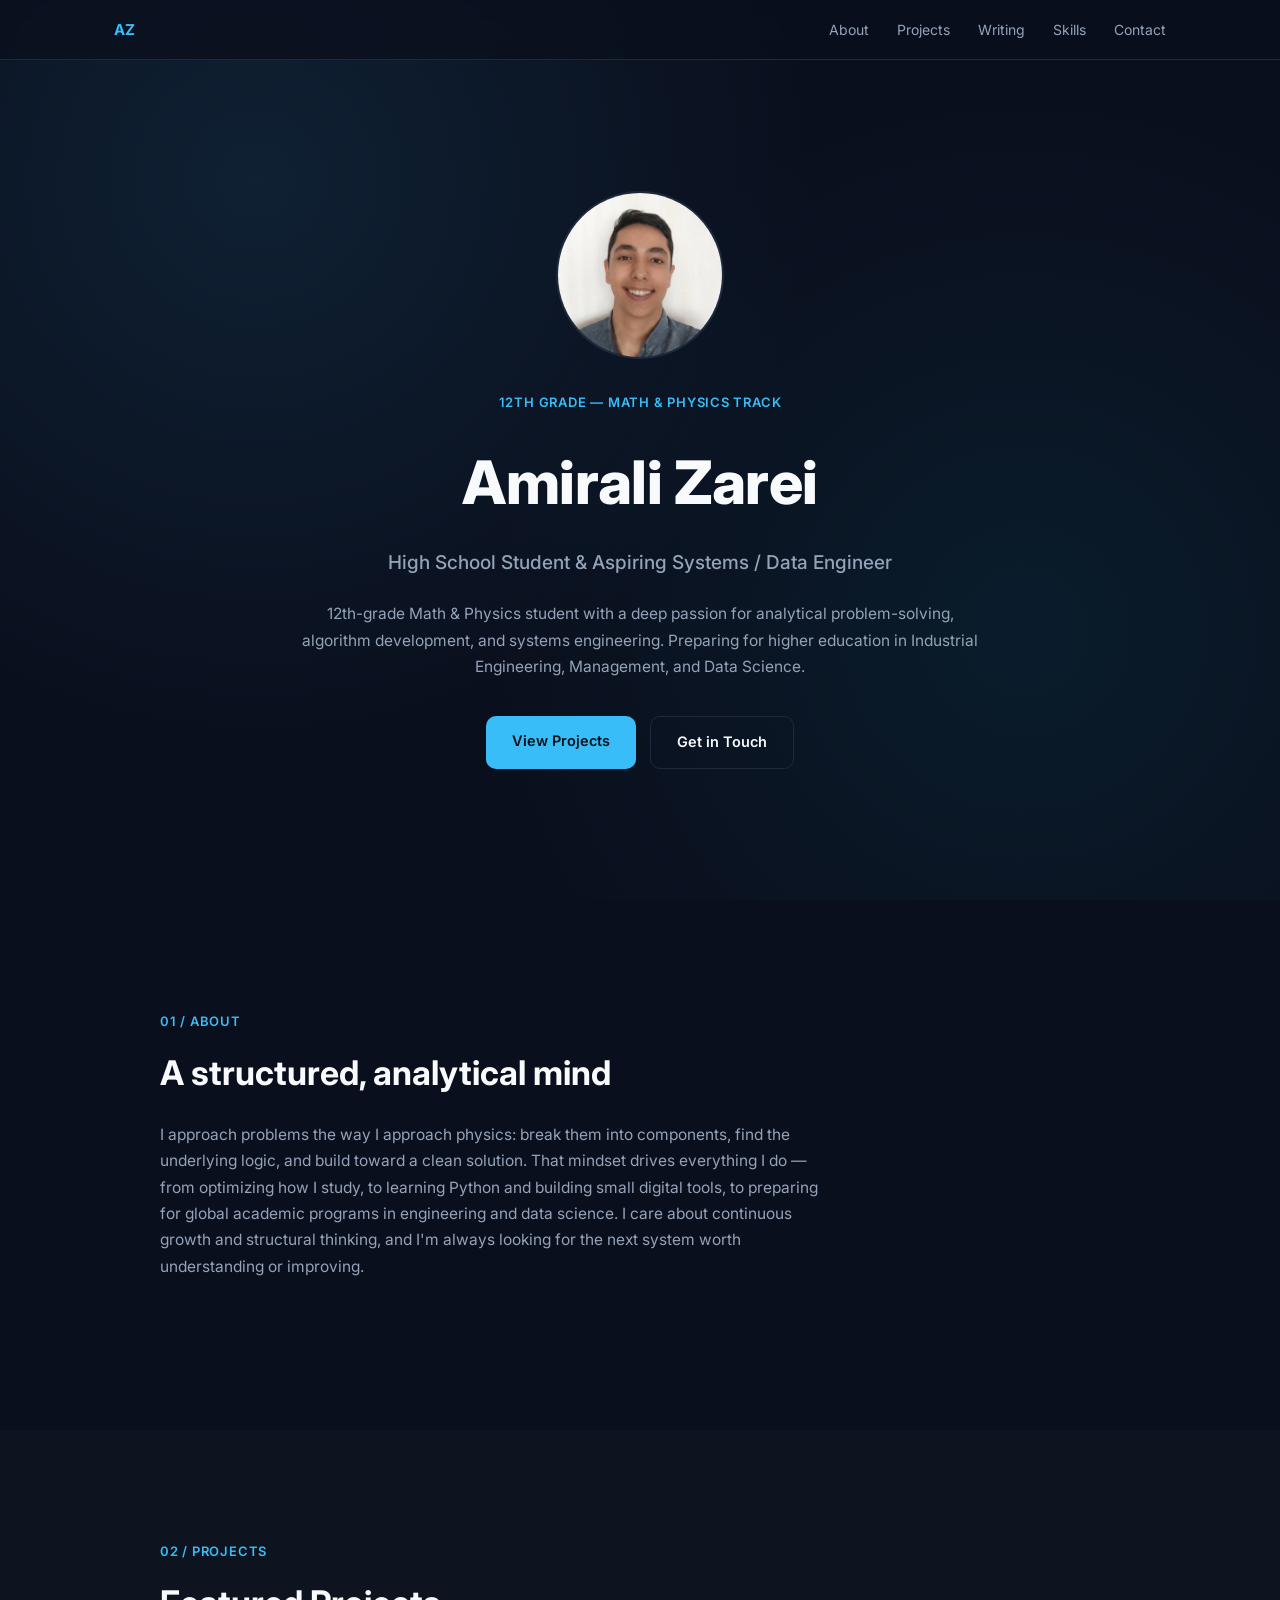
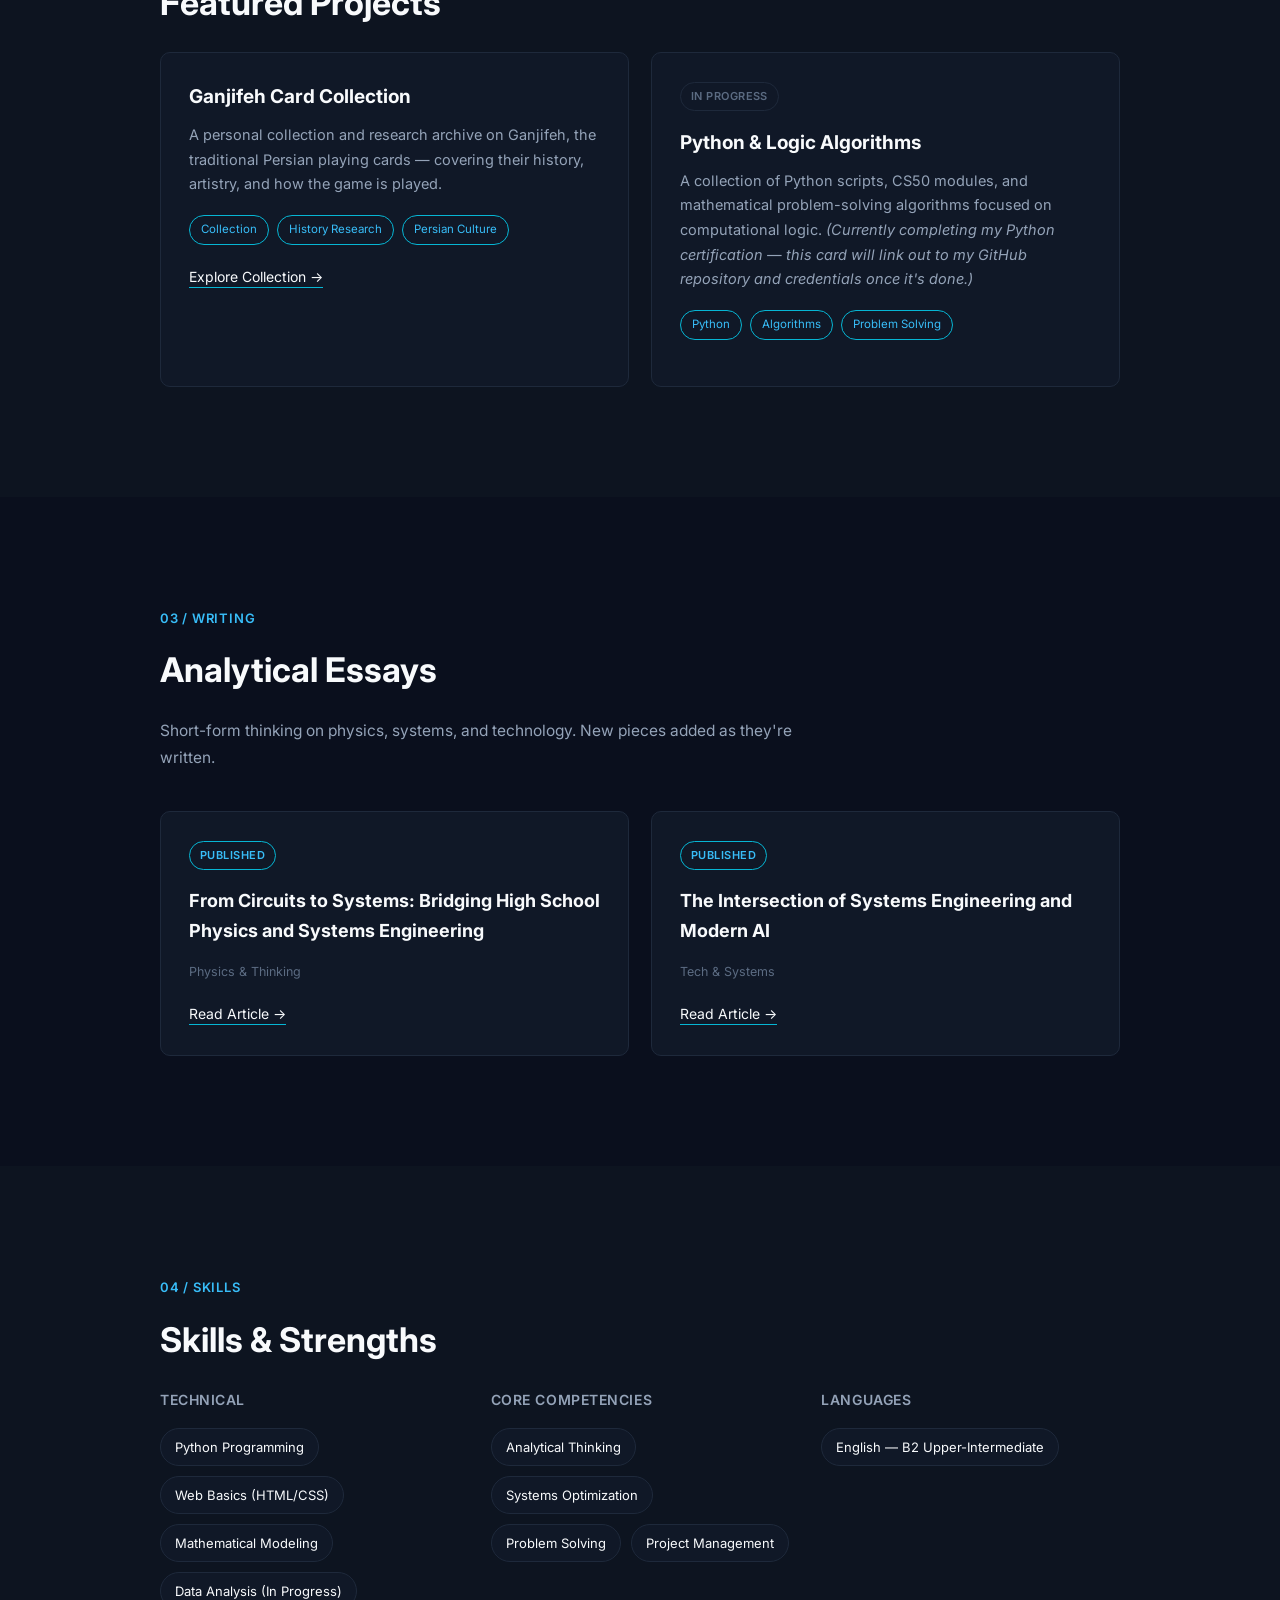
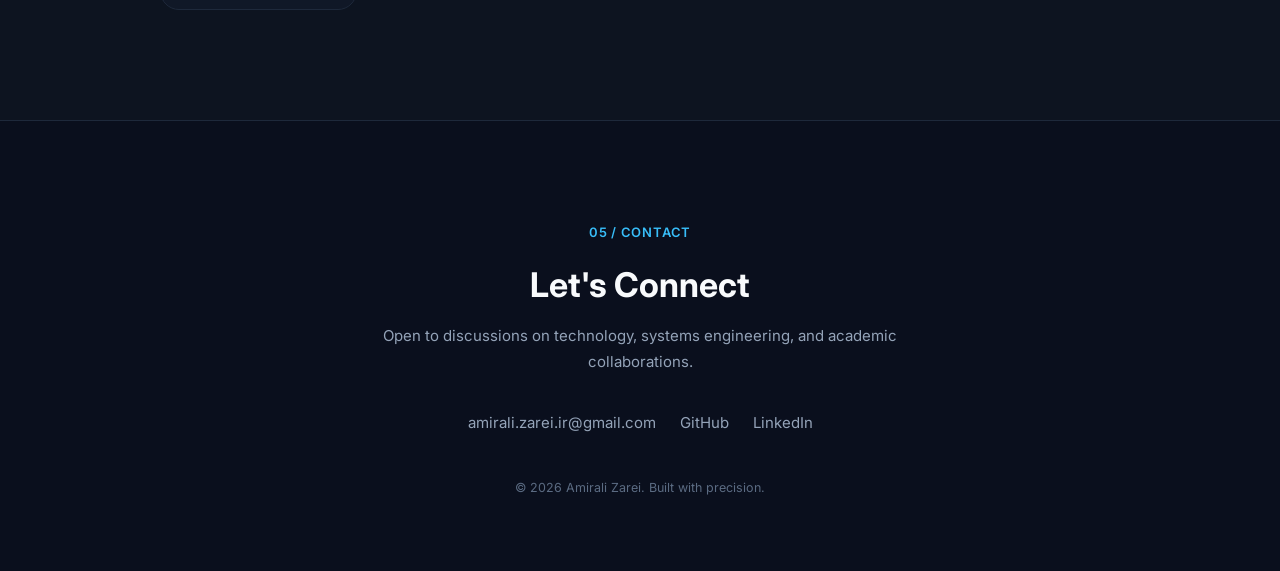
==== index.html @ 28893c97 "Add files via upload" ====
<!DOCTYPE html>
<html lang="en">
<head>
<meta charset="UTF-8">
<meta name="viewport" content="width=device-width, initial-scale=1.0">
<title>Amirali Zarei — Portfolio</title>
<meta name="description" content="Amirali Zarei — High School Student & Aspiring Systems / Data Engineer">
<link rel="preconnect" href="https://fonts.googleapis.com">
<link href="https://fonts.googleapis.com/css2?family=Inter:wght@400;500;600;700;800&display=swap" rel="stylesheet">
<style>
  :root{
    --bg: #0a0f1d;
    --bg-elevated: #0d1420;
    --bg-card: #101827;
    --line: #1e293b;

    --text: #f8fafc;
    --text-dim: #94a3b8;
    --text-faint: #5b6b82;

    --accent: #38bdf8;
    --accent-strong: #06b6d4;

    --font: 'Inter', system-ui, -apple-system, sans-serif;
    --radius: 10px;
  }

  *{ box-sizing: border-box; }
  html{ scroll-behavior: smooth; }

  body{
    margin: 0;
    background: var(--bg);
    color: var(--text);
    font-family: var(--font);
    line-height: 1.7;
    -webkit-font-smoothing: antialiased;
  }

  @media (prefers-reduced-motion: reduce){
    html{ scroll-behavior: auto; }
    *{ animation-duration: 0.01ms !important; transition-duration: 0.01ms !important; }
  }

  a{ color: inherit; text-decoration: none; }
  :focus-visible{ outline: 2px solid var(--accent); outline-offset: 3px; }
  ul{ margin:0; padding:0; list-style:none; }

  /* ===== NAV ===== */
  .nav{
    position: fixed; top:0; left:0; right:0; z-index: 50;
    background: rgba(10,15,29,0.75);
    backdrop-filter: blur(10px);
    border-bottom: 1px solid var(--line);
  }
  .nav-inner{
    max-width: 1100px; margin: 0 auto;
    padding: 16px 24px;
    display: flex; align-items: center; justify-content: space-between;
  }
  .nav-logo{ font-weight: 700; font-size: 15px; letter-spacing: 0.02em; color: var(--accent); }
  .nav-links{ display: flex; gap: 28px; }
  .nav-links a{ font-size: 14px; color: var(--text-dim); transition: color .2s ease; }
  .nav-links a:hover{ color: var(--text); }
  .nav-toggle{ display:none; background:none; border:none; color:var(--text); font-size:22px; cursor:pointer; }

  @media (max-width: 720px){
    .nav-links{
      position: absolute; top: 100%; left:0; right:0;
      background: var(--bg-elevated);
      flex-direction: column; gap: 0;
      border-bottom: 1px solid var(--line);
      max-height: 0; overflow: hidden;
      transition: max-height .3s ease;
    }
    .nav-links.open{ max-height: 320px; }
    .nav-links a{ padding: 14px 24px; border-top: 1px solid var(--line); }
    .nav-toggle{ display: block; }
  }

  /* ===== HERO ===== */
  .hero{
    min-height: 100svh;
    display: flex; align-items: center; justify-content: center;
    padding: 120px 24px 60px;
    position: relative;
    overflow: hidden;
  }
  .hero::before{
    content:"";
    position:absolute; inset:0;
    background:
      radial-gradient(circle at 20% 20%, rgba(56,189,248,0.10), transparent 45%),
      radial-gradient(circle at 80% 70%, rgba(6,182,212,0.08), transparent 45%);
    pointer-events:none;
  }
  .hero-inner{ position:relative; z-index:1; max-width: 680px; text-align:center; }

  /* ===== PHOTO + FORMULA HOVER ===== */
  .photo-wrap{
    position: relative;
    width: 168px; height: 168px;
    margin: 0 auto 32px;
  }
  .photo{
    width: 100%; height: 100%;
    border-radius: 50%;
    object-fit: cover;
    border: 2px solid var(--line);
    display: block;
    transition: border-color .3s ease, transform .3s ease;
  }
  .photo-wrap:hover .photo{
    border-color: var(--accent-strong);
    transform: scale(1.03);
  }
  .formula{
    position: absolute;
    font-size: 13px;
    font-weight: 600;
    color: var(--accent);
    opacity: 0;
    pointer-events: none;
    white-space: nowrap;
    transition: opacity .35s ease, transform .35s ease;
    text-shadow: 0 0 12px rgba(56,189,248,0.5);
  }
  .photo-wrap:hover .formula{ opacity: 1; }

  .f1{ top: -6%;  left: -34%; transition-delay: 0s; }
  .f2{ top: 14%;  right: -40%; transition-delay: .06s; }
  .f3{ bottom: 6%; left: -42%; transition-delay: .12s; }
  .f4{ bottom: -10%; right: -30%; transition-delay: .18s; }
  .f5{ top: 46%; left: -50%; transition-delay: .24s; }
  .f6{ top: 46%; right: -34%; transition-delay: .3s; }

  .photo-wrap:hover .f1{ transform: translateY(-8px); }
  .photo-wrap:hover .f2{ transform: translateY(-6px); }
  .photo-wrap:hover .f3{ transform: translateY(8px); }
  .photo-wrap:hover .f4{ transform: translateY(6px); }
  .photo-wrap:hover .f5{ transform: translateX(-6px); }
  .photo-wrap:hover .f6{ transform: translateX(6px); }

  @media (max-width: 480px){
    .formula{ display: none; }
  }
  .eyebrow{
    font-size: 13px; font-weight: 600; letter-spacing: 0.06em;
    color: var(--accent); text-transform: uppercase; margin: 0 0 18px;
  }
  .hero h1{
    font-size: clamp(36px, 6.5vw, 60px);
    font-weight: 800; margin: 0 0 14px; letter-spacing: -0.01em;
  }
  .hero .headline{ font-size: 19px; color: var(--text-dim); font-weight: 500; margin: 0 0 22px; }
  .hero .bio{ font-size: 15.5px; color: var(--text-dim); margin: 0 0 36px; }

  .btn{
    display: inline-block; padding: 13px 26px; border-radius: var(--radius);
    font-size: 14.5px; font-weight: 600; transition: transform .2s ease, background .2s ease, border-color .2s ease;
  }
  .btn-primary{ background: var(--accent); color: #04121a; }
  .btn-primary:hover{ transform: translateY(-2px); background: #5fd0fc; }
  .btn-ghost{ border: 1px solid var(--line); color: var(--text); }
  .btn-ghost:hover{ border-color: var(--accent-strong); transform: translateY(-2px); }
  .hero-cta{ display:flex; gap:14px; justify-content:center; flex-wrap:wrap; }

  /* ===== SECTIONS ===== */
  .section{ padding: 110px 24px; }
  .section-alt{ background: var(--bg-elevated); }
  .section-inner{ max-width: 960px; margin: 0 auto; }
  .section-label{ font-size: 13px; font-weight: 600; color: var(--accent); letter-spacing: 0.06em; text-transform: uppercase; margin: 0 0 12px; }
  .section-title{ font-size: clamp(26px, 4vw, 34px); font-weight: 700; margin: 0 0 20px; }
  .section-text{ color: var(--text-dim); font-size: 15.5px; max-width: 680px; margin: 0 0 40px; }

  /* ===== PROJECTS ===== */
  .grid-2{ display: grid; grid-template-columns: repeat(2, 1fr); gap: 22px; }
  @media (max-width: 720px){ .grid-2{ grid-template-columns: 1fr; } }

  .card{
    background: var(--bg-card); border: 1px solid var(--line); border-radius: var(--radius);
    padding: 28px; transition: border-color .25s ease, transform .25s ease;
  }
  .card:hover{ border-color: var(--accent-strong); transform: translateY(-3px); }
  .card h3{ font-size: 19px; margin: 0 0 10px; }
  .card p{ color: var(--text-dim); font-size: 14.5px; margin: 0 0 18px; }
  .tags{ display:flex; flex-wrap:wrap; gap:8px; margin-bottom: 18px; }
  .tag{ font-size: 11.5px; color: var(--accent); border: 1px solid var(--accent-strong); border-radius: 100px; padding: 4px 11px; }
  .card-link{ font-size: 14px; border-bottom: 1px solid var(--accent-strong); padding-bottom: 2px; transition: color .2s ease, border-color .2s ease; }
  .card-link:hover{ color: var(--accent); border-color: var(--accent); }

  /* ===== WRITING ===== */
  .writing-card{
    background: var(--bg-card); border: 1px solid var(--line); border-radius: var(--radius);
    padding: 28px; position: relative;
  }
  .status{
    font-size: 11px; font-weight: 600; letter-spacing: 0.04em; text-transform: uppercase;
    color: var(--text-faint); border: 1px solid var(--line); border-radius: 100px;
    padding: 4px 10px; display: inline-block; margin-bottom: 16px;
  }
  .status-published{ color: var(--accent); border-color: var(--accent-strong); }
  .writing-card h3{ font-size: 18px; margin: 0 0 10px; }
  .writing-tag{ font-size: 12.5px; color: var(--text-faint); }

  /* ===== SKILLS ===== */
  .skills-grid{ display:grid; grid-template-columns: repeat(3,1fr); gap: 32px; }
  @media (max-width: 820px){ .skills-grid{ grid-template-columns: 1fr; } }
  .skill-group h3{ font-size: 14px; color: var(--text-dim); font-weight: 600; margin: 0 0 16px; text-transform: uppercase; letter-spacing: .04em; }
  .chips{ display:flex; flex-wrap:wrap; gap:10px; }
  .chip{ font-size: 13px; background: var(--bg-card); border: 1px solid var(--line); border-radius: 100px; padding: 7px 14px; }

  /* ===== FOOTER ===== */
  .footer{ padding: 100px 24px 60px; text-align:center; border-top: 1px solid var(--line); }
  .footer-inner{ max-width: 600px; margin: 0 auto; }
  .footer .section-title{ margin-bottom: 10px; }
  .footer-subtitle{ color: var(--text-dim); font-size: 15px; margin: 0 0 36px; }
  .contact-links{ display:flex; justify-content:center; gap:24px; flex-wrap:wrap; margin-bottom: 40px; }
  .contact-links a{ font-size: 15px; color: var(--text-dim); border-bottom: 1px solid transparent; transition: color .2s ease, border-color .2s ease; }
  .contact-links a:hover{ color: var(--accent); border-color: var(--accent); }
  .footer-note{ font-size: 12.5px; color: var(--text-faint); }

  /* ===== REVEAL ===== */
  .reveal{ opacity:0; transform: translateY(18px); transition: opacity .7s ease, transform .7s ease; }
  .reveal.is-visible{ opacity:1; transform: translateY(0); }
</style>
</head>
<body>

<nav class="nav">
  <div class="nav-inner">
    <a href="#top" class="nav-logo">AZ</a>
    <button class="nav-toggle" id="navToggle" aria-label="Toggle menu">☰</button>
    <ul class="nav-links" id="navLinks">
      <li><a href="#about">About</a></li>
      <li><a href="#projects">Projects</a></li>
      <li><a href="#writing">Writing</a></li>
      <li><a href="#skills">Skills</a></li>
      <li><a href="#contact">Contact</a></li>
    </ul>
  </div>
</nav>

<header class="hero" id="top">
  <div class="hero-inner reveal">
    <div class="photo-wrap">
      <img class="photo" src="profile.jpg" alt="Amirali Zarei">
      <span class="formula f1">E = mc²</span>
      <span class="formula f2">F = ma</span>
      <span class="formula f3">v = u + at</span>
      <span class="formula f4">λ = h / p</span>
      <span class="formula f5">∮E·dA = Q/ε₀</span>
      <span class="formula f6">ψ(x,t)</span>
    </div>
    <p class="eyebrow">12th Grade — Math & Physics Track</p>
    <h1>Amirali Zarei</h1>
    <p class="headline">High School Student & Aspiring Systems / Data Engineer</p>
    <p class="bio">12th-grade Math &amp; Physics student with a deep passion for analytical problem-solving, algorithm development, and systems engineering. Preparing for higher education in Industrial Engineering, Management, and Data Science.</p>
    <div class="hero-cta">
      <a href="#projects" class="btn btn-primary">View Projects</a>
      <a href="mailto:amirali.zarei.ir@gmail.com" class="btn btn-ghost">Get in Touch</a>
    </div>
  </div>
</header>

<main>

  <section class="section" id="about">
    <div class="section-inner">
      <p class="section-label">01 / About</p>
      <h2 class="section-title">A structured, analytical mind</h2>
      <p class="section-text">
        I approach problems the way I approach physics: break them into components, find the underlying logic, and build toward a clean solution. That mindset drives everything I do — from optimizing how I study, to learning Python and building small digital tools, to preparing for global academic programs in engineering and data science. I care about continuous growth and structural thinking, and I'm always looking for the next system worth understanding or improving.
      </p>
    </div>
  </section>

  <section class="section section-alt" id="projects">
    <div class="section-inner">
      <p class="section-label">02 / Projects</p>
      <h2 class="section-title">Featured Projects</h2>

      <div class="grid-2">
        <article class="card reveal">
          <h3>Ganjifeh Card Collection</h3>
          <p>A personal collection and research archive on Ganjifeh, the traditional Persian playing cards — covering their history, artistry, and how the game is played.</p>
          <div class="tags">
            <span class="tag">Collection</span>
            <span class="tag">History Research</span>
            <span class="tag">Persian Culture</span>
          </div>
          <a href="https://amiralicollection.wordpress.com/" class="card-link" target="_blank" rel="noopener">Explore Collection →</a>
        </article>

        <article class="card reveal">
          <span class="status">In Progress</span>
          <h3>Python & Logic Algorithms</h3>
          <p>A collection of Python scripts, CS50 modules, and mathematical problem-solving algorithms focused on computational logic. <em>(Currently completing my Python certification — this card will link out to my GitHub repository and credentials once it's done.)</em></p>
          <div class="tags">
            <span class="tag">Python</span>
            <span class="tag">Algorithms</span>
            <span class="tag">Problem Solving</span>
          </div>
        </article>
      </div>
    </div>
  </section>

  <section class="section" id="writing">
    <div class="section-inner">
      <p class="section-label">03 / Writing</p>
      <h2 class="section-title">Analytical Essays</h2>
      <p class="section-text">Short-form thinking on physics, systems, and technology. New pieces added as they're written.</p>

      <div class="grid-2">
        <article class="writing-card reveal">
          <span class="status status-published">Published</span>
          <h3>From Circuits to Systems: Bridging High School Physics and Systems Engineering</h3>
          <span class="writing-tag">Physics &amp; Thinking</span>
          <div style="margin-top:16px;">
            <a href="essays/circuits-to-systems.html" class="card-link">Read Article →</a>
          </div>
        </article>

        <article class="writing-card reveal">
          <span class="status status-published">Published</span>
          <h3>The Intersection of Systems Engineering and Modern AI</h3>
          <span class="writing-tag">Tech &amp; Systems</span>
          <div style="margin-top:16px;">
            <a href="essays/ai-systems-intersection.html" class="card-link">Read Article →</a>
          </div>
        </article>
      </div>
    </div>
  </section>

  <section class="section section-alt" id="skills">
    <div class="section-inner">
      <p class="section-label">04 / Skills</p>
      <h2 class="section-title">Skills & Strengths</h2>

      <div class="skills-grid">
        <div class="skill-group reveal">
          <h3>Technical</h3>
          <div class="chips">
            <span class="chip">Python Programming</span>
            <span class="chip">Web Basics (HTML/CSS)</span>
            <span class="chip">Mathematical Modeling</span>
            <span class="chip">Data Analysis (In Progress)</span>
          </div>
        </div>
        <div class="skill-group reveal">
          <h3>Core Competencies</h3>
          <div class="chips">
            <span class="chip">Analytical Thinking</span>
            <span class="chip">Systems Optimization</span>
            <span class="chip">Problem Solving</span>
            <span class="chip">Project Management</span>
          </div>
        </div>
        <div class="skill-group reveal">
          <h3>Languages</h3>
          <div class="chips">
            <span class="chip">English — B2 Upper-Intermediate</span>
          </div>
        </div>
      </div>
    </div>
  </section>

</main>

<footer class="footer" id="contact">
  <div class="footer-inner reveal">
    <p class="section-label">05 / Contact</p>
    <h2 class="section-title">Let's Connect</h2>
    <p class="footer-subtitle">Open to discussions on technology, systems engineering, and academic collaborations.</p>
    <div class="contact-links">
      <a href="mailto:amirali.zarei.ir@gmail.com">amirali.zarei.ir@gmail.com</a>
      <a href="https://github.com/amiralizarei88" target="_blank" rel="noopener">GitHub</a>
      <a href="#" target="_blank" rel="noopener">LinkedIn</a>
    </div>
    <p class="footer-note">© 2026 Amirali Zarei. Built with precision.</p>
  </div>
</footer>

<script>
  // mobile nav toggle
  const navToggle = document.getElementById('navToggle');
  const navLinks = document.getElementById('navLinks');
  navToggle.addEventListener('click', () => navLinks.classList.toggle('open'));
  navLinks.querySelectorAll('a').forEach(a => a.addEventListener('click', () => navLinks.classList.remove('open')));

  // scroll reveal
  const revealEls = document.querySelectorAll('.reveal');
  if ('IntersectionObserver' in window) {
    const observer = new IntersectionObserver((entries) => {
      entries.forEach((entry) => {
        if (entry.isIntersecting) {
          entry.target.classList.add('is-visible');
          observer.unobserve(entry.target);
        }
      });
    }, { threshold: 0.15, rootMargin: '0px 0px -40px 0px' });
    revealEls.forEach((el) => observer.observe(el));
  } else {
    revealEls.forEach((el) => el.classList.add('is-visible'));
  }
</script>
</body>
</html>
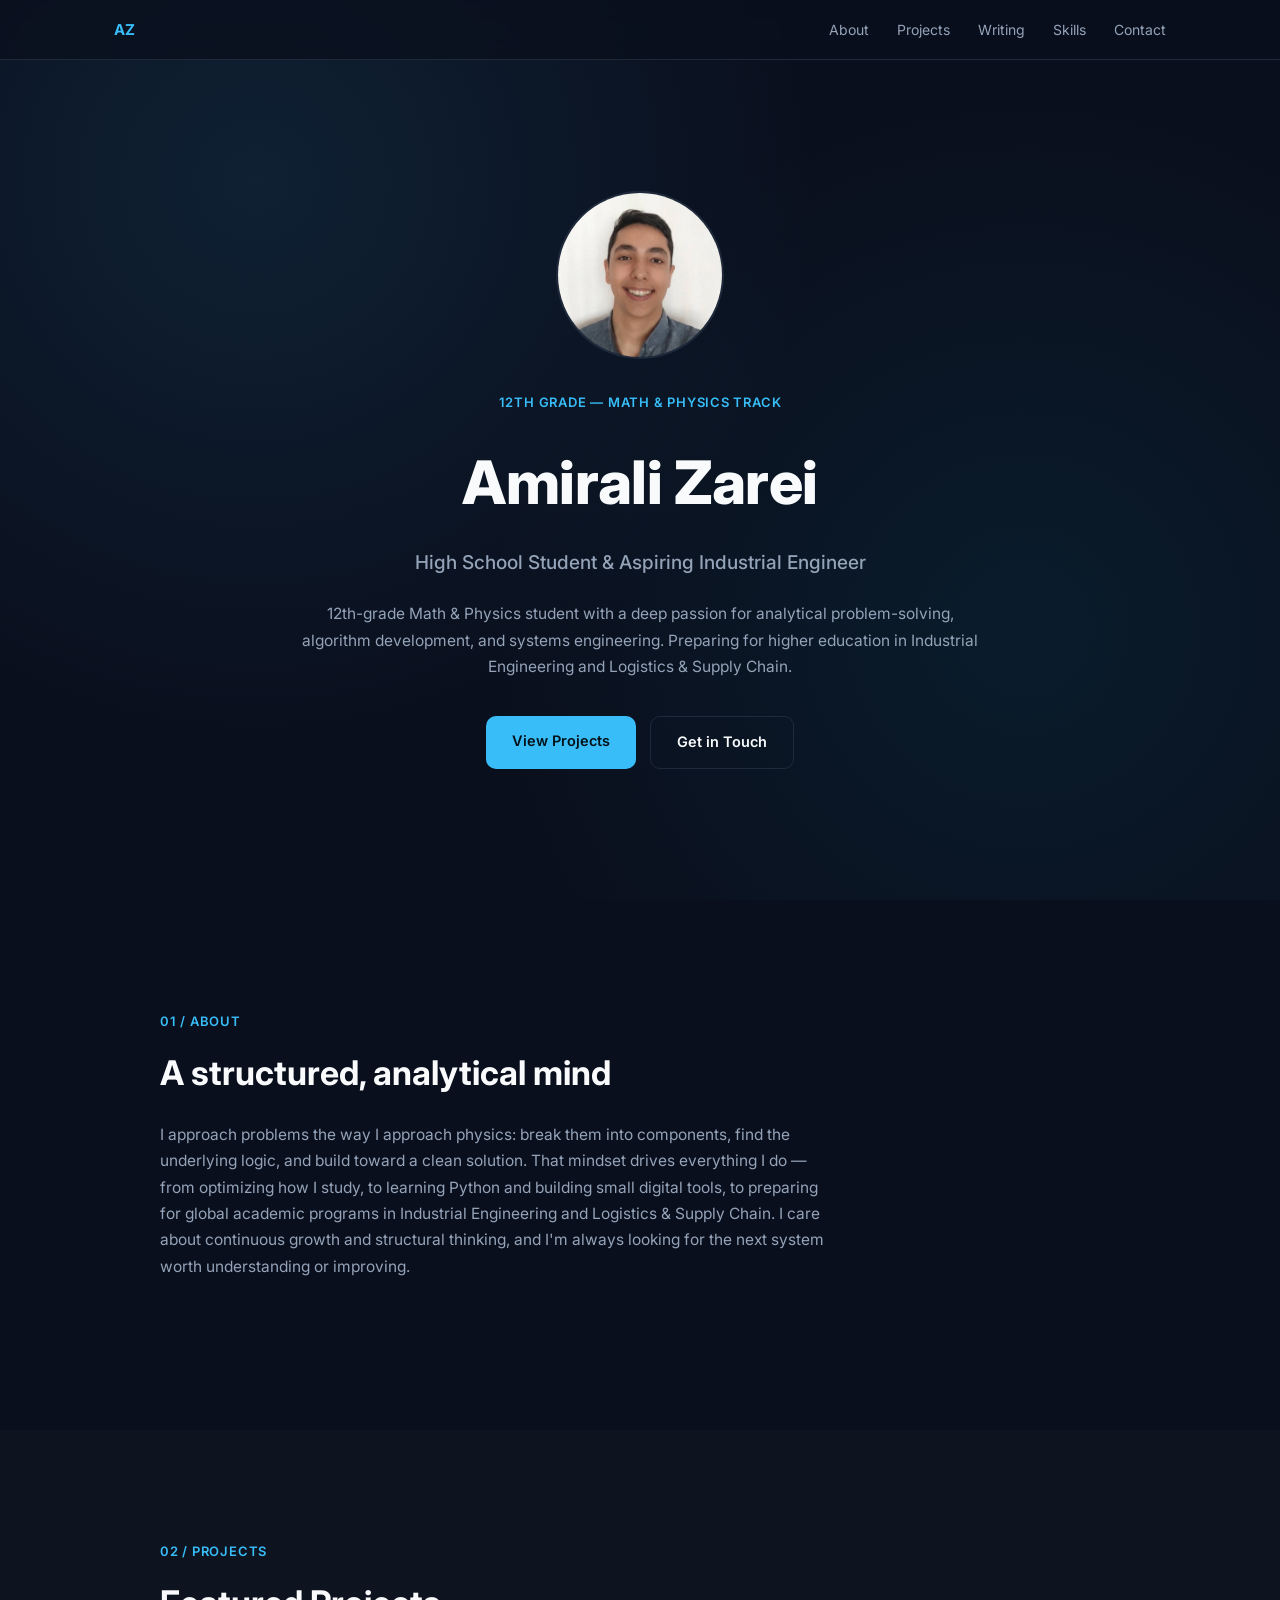
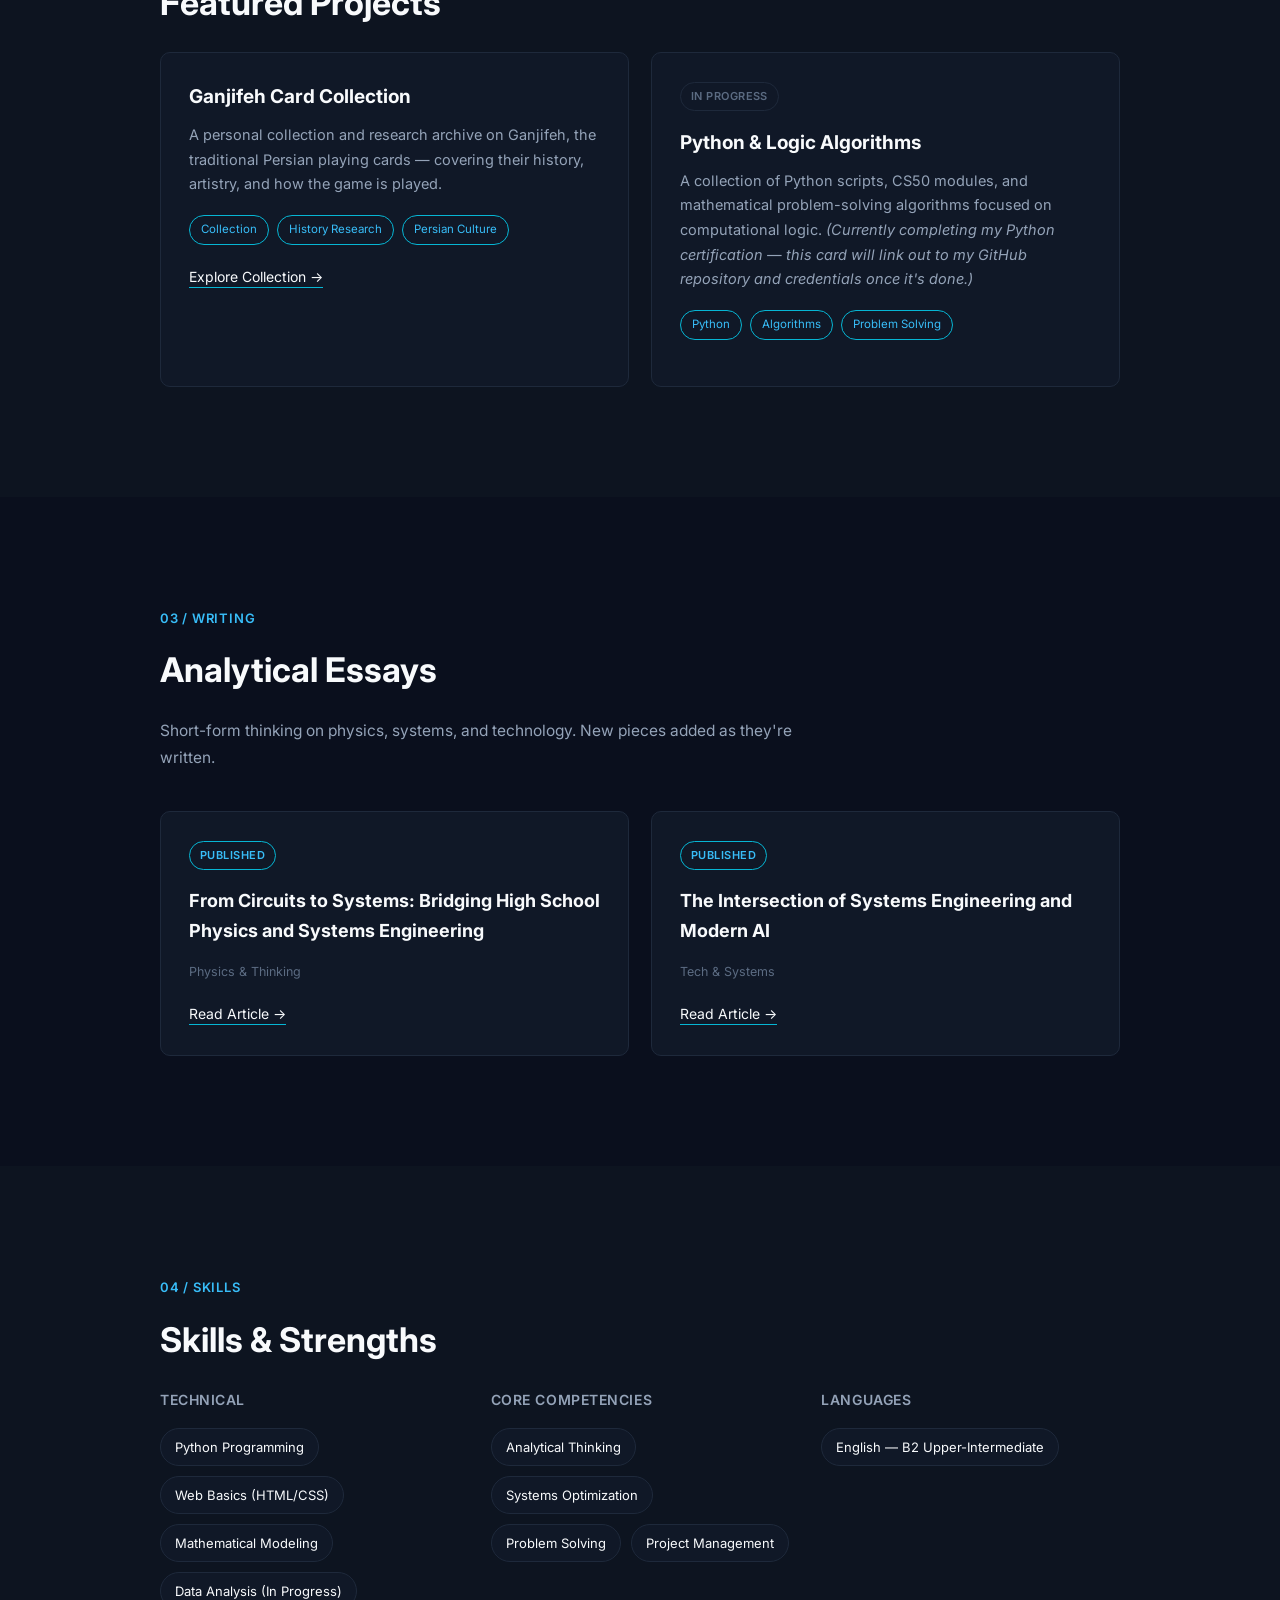
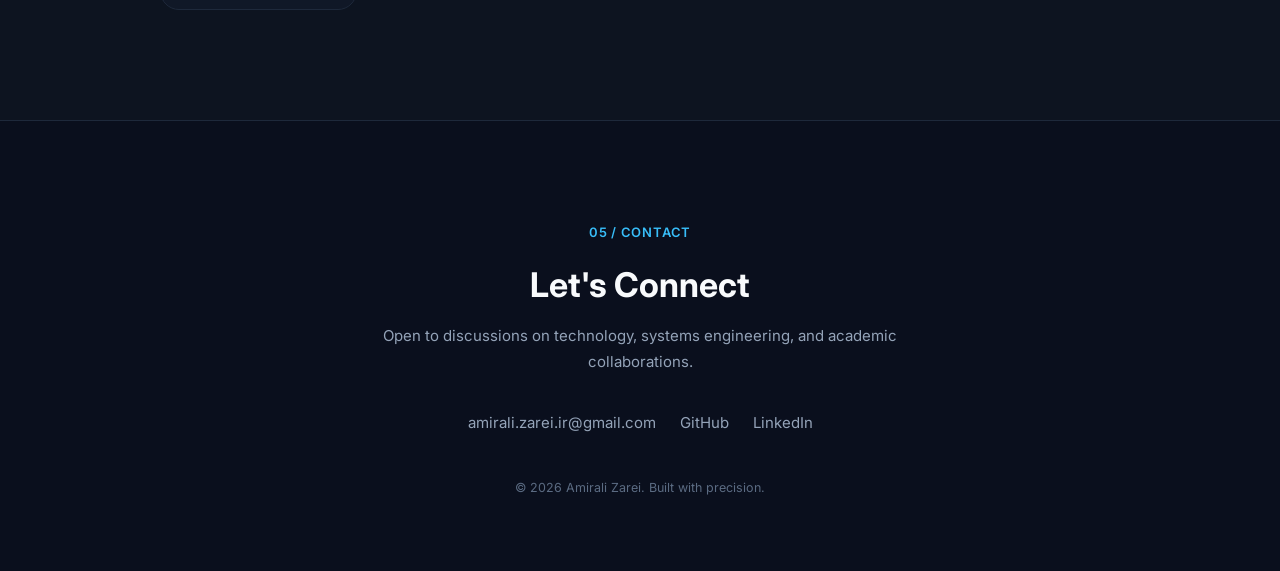
==== commit f759f875: "Add files via upload" ====
--- a/index.html
+++ b/index.html
@@ -4,7 +4,7 @@
 <meta charset="UTF-8">
 <meta name="viewport" content="width=device-width, initial-scale=1.0">
 <title>Amirali Zarei — Portfolio</title>
-<meta name="description" content="Amirali Zarei — High School Student & Aspiring Systems / Data Engineer">
+<meta name="description" content="Amirali Zarei — High School Student & Aspiring Industrial Engineer">
 <link rel="preconnect" href="https://fonts.googleapis.com">
 <link href="https://fonts.googleapis.com/css2?family=Inter:wght@400;500;600;700;800&display=swap" rel="stylesheet">
 <style>
@@ -254,8 +254,8 @@
     </div>
     <p class="eyebrow">12th Grade — Math & Physics Track</p>
     <h1>Amirali Zarei</h1>
-    <p class="headline">High School Student & Aspiring Systems / Data Engineer</p>
-    <p class="bio">12th-grade Math &amp; Physics student with a deep passion for analytical problem-solving, algorithm development, and systems engineering. Preparing for higher education in Industrial Engineering, Management, and Data Science.</p>
+    <p class="headline">High School Student & Aspiring Industrial Engineer</p>
+    <p class="bio">12th-grade Math &amp; Physics student with a deep passion for analytical problem-solving, algorithm development, and systems engineering. Preparing for higher education in Industrial Engineering and Logistics &amp; Supply Chain.</p>
     <div class="hero-cta">
       <a href="#projects" class="btn btn-primary">View Projects</a>
       <a href="mailto:amirali.zarei.ir@gmail.com" class="btn btn-ghost">Get in Touch</a>
@@ -270,7 +270,7 @@
       <p class="section-label">01 / About</p>
       <h2 class="section-title">A structured, analytical mind</h2>
       <p class="section-text">
-        I approach problems the way I approach physics: break them into components, find the underlying logic, and build toward a clean solution. That mindset drives everything I do — from optimizing how I study, to learning Python and building small digital tools, to preparing for global academic programs in engineering and data science. I care about continuous growth and structural thinking, and I'm always looking for the next system worth understanding or improving.
+        I approach problems the way I approach physics: break them into components, find the underlying logic, and build toward a clean solution. That mindset drives everything I do — from optimizing how I study, to learning Python and building small digital tools, to preparing for global academic programs in Industrial Engineering and Logistics &amp; Supply Chain. I care about continuous growth and structural thinking, and I'm always looking for the next system worth understanding or improving.
       </p>
     </div>
   </section>
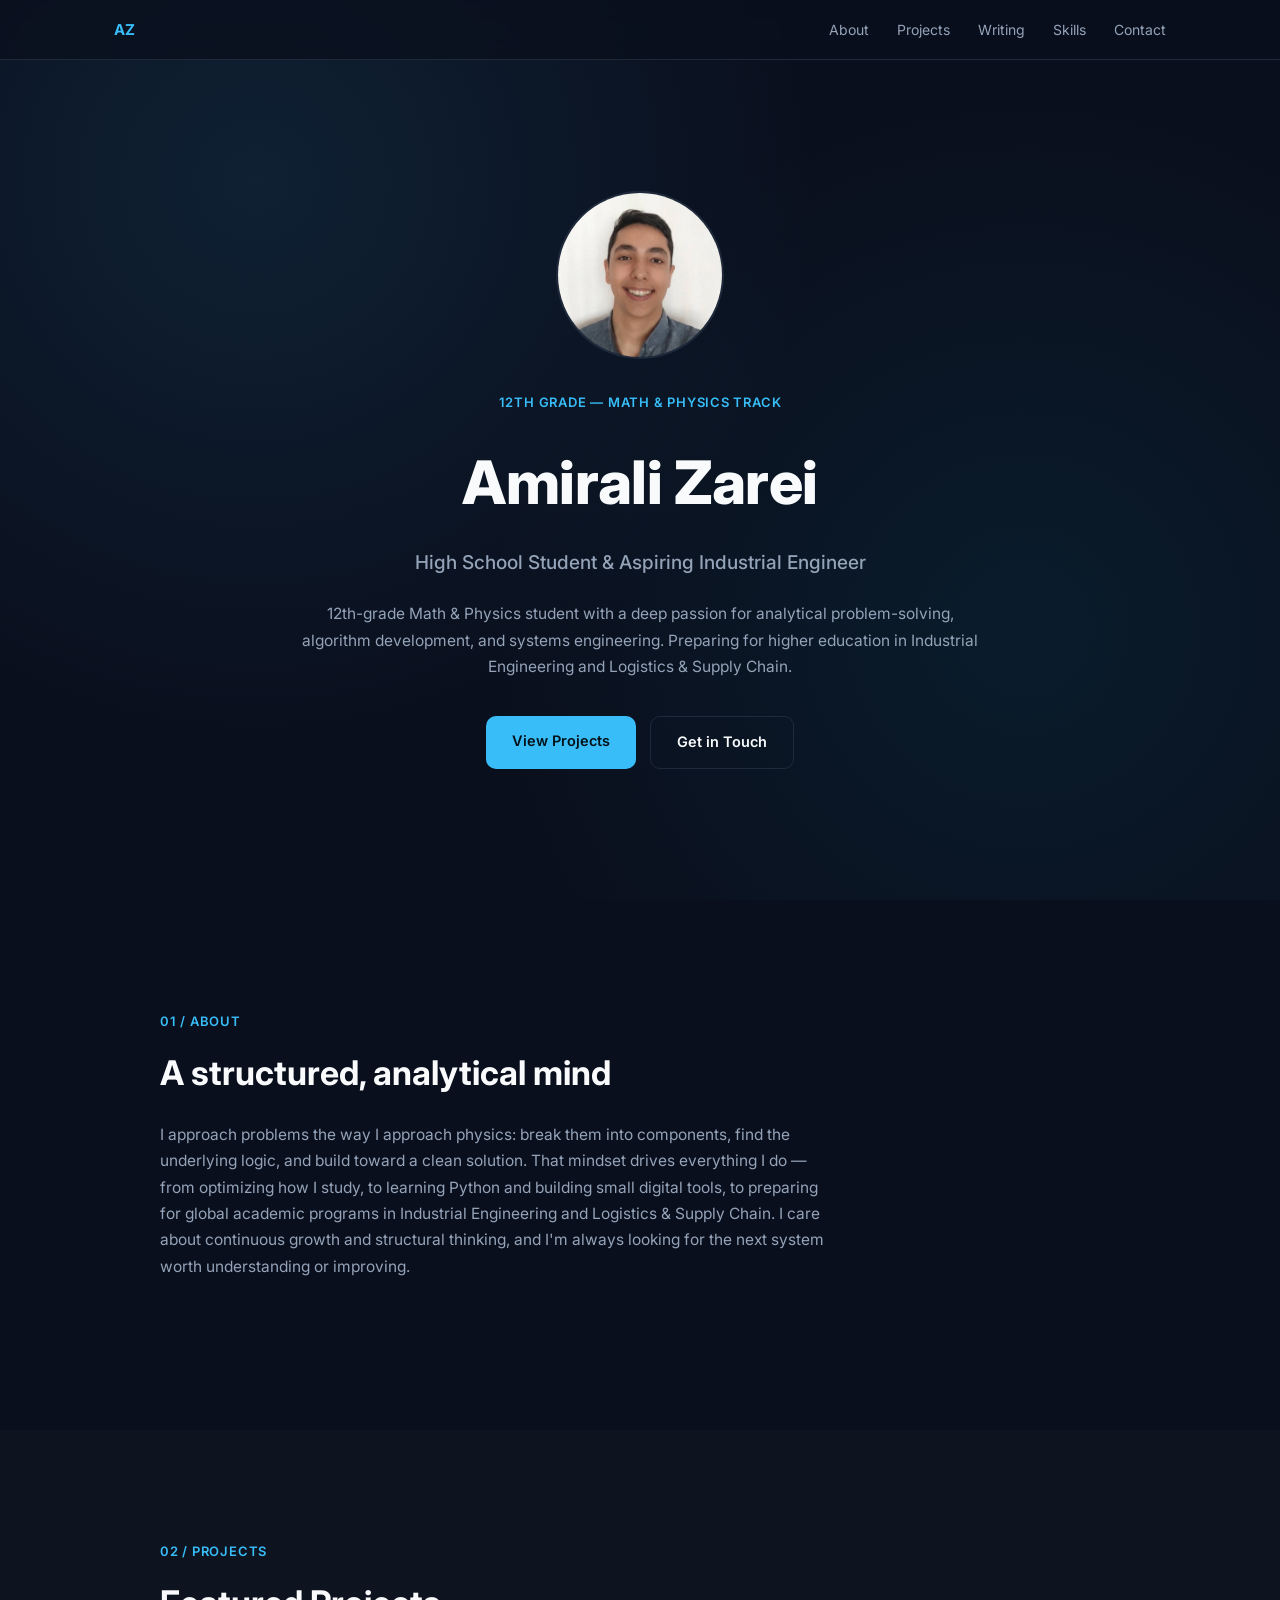
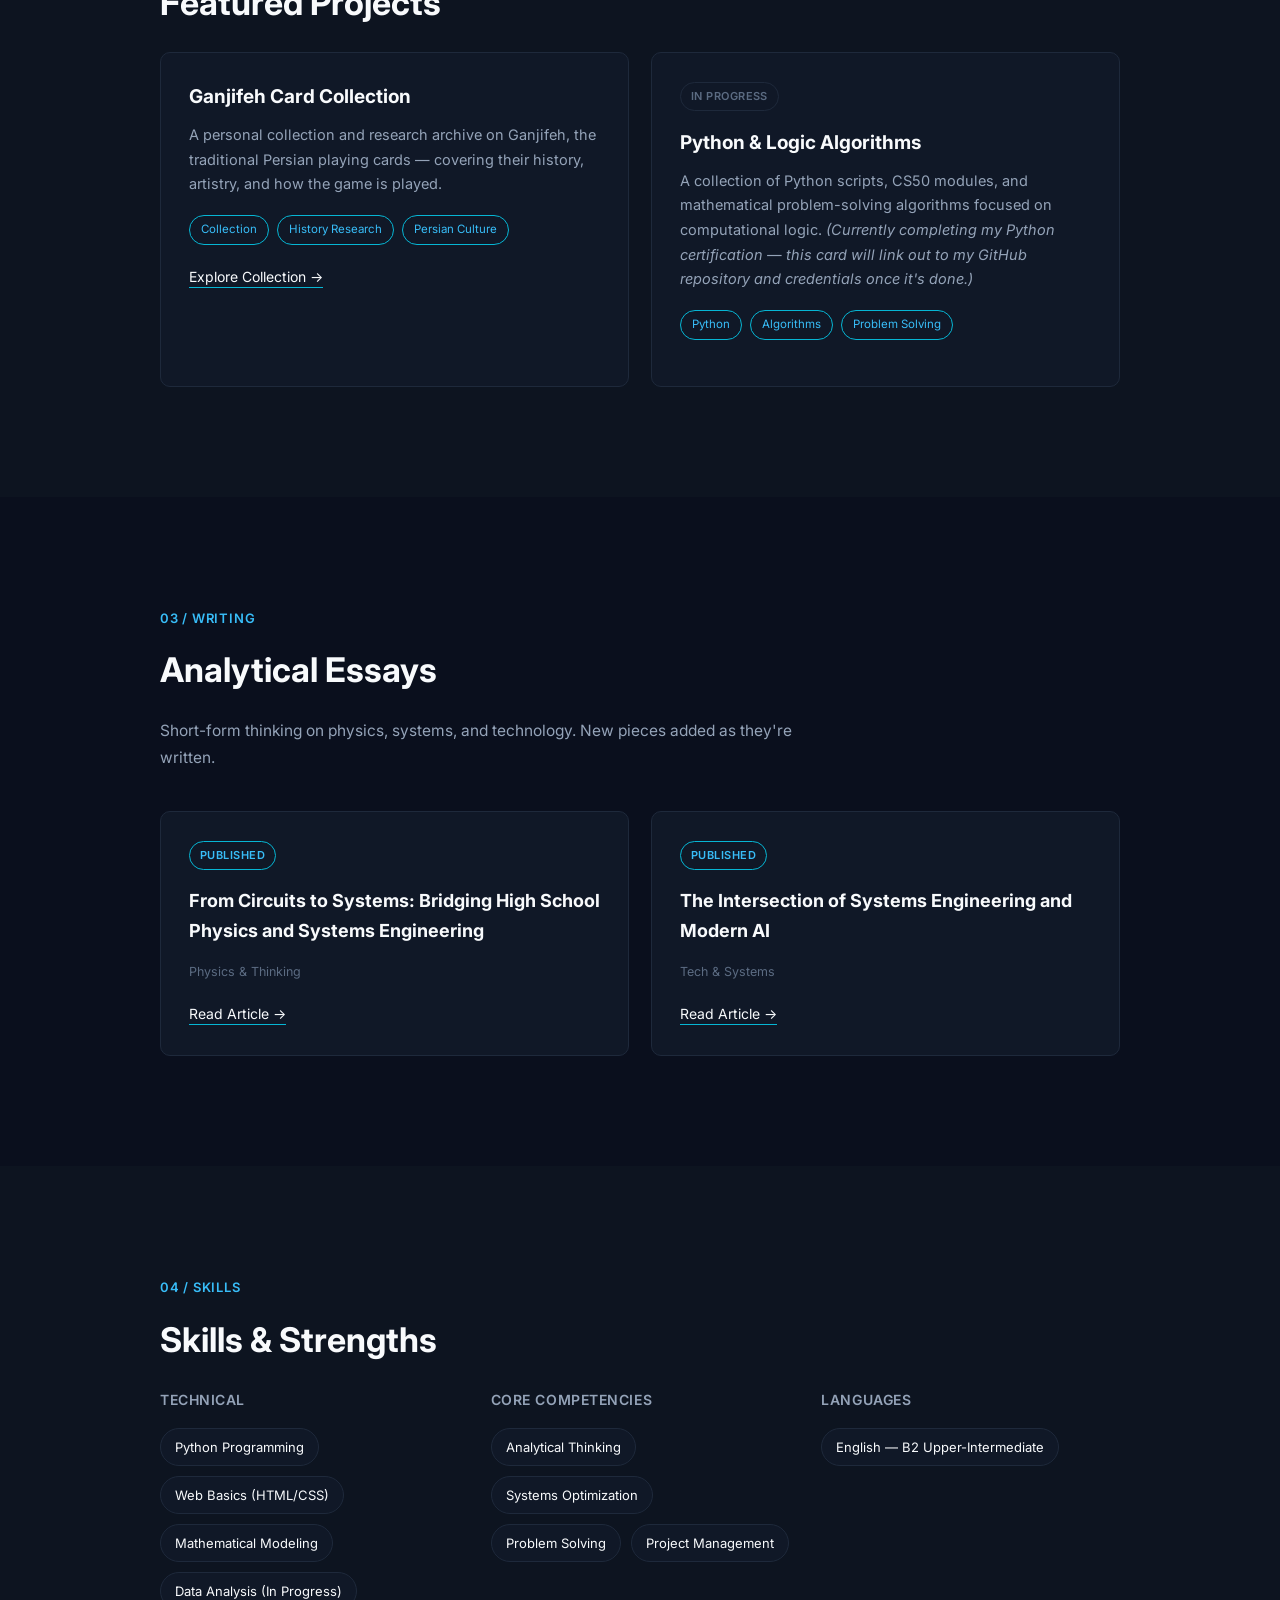
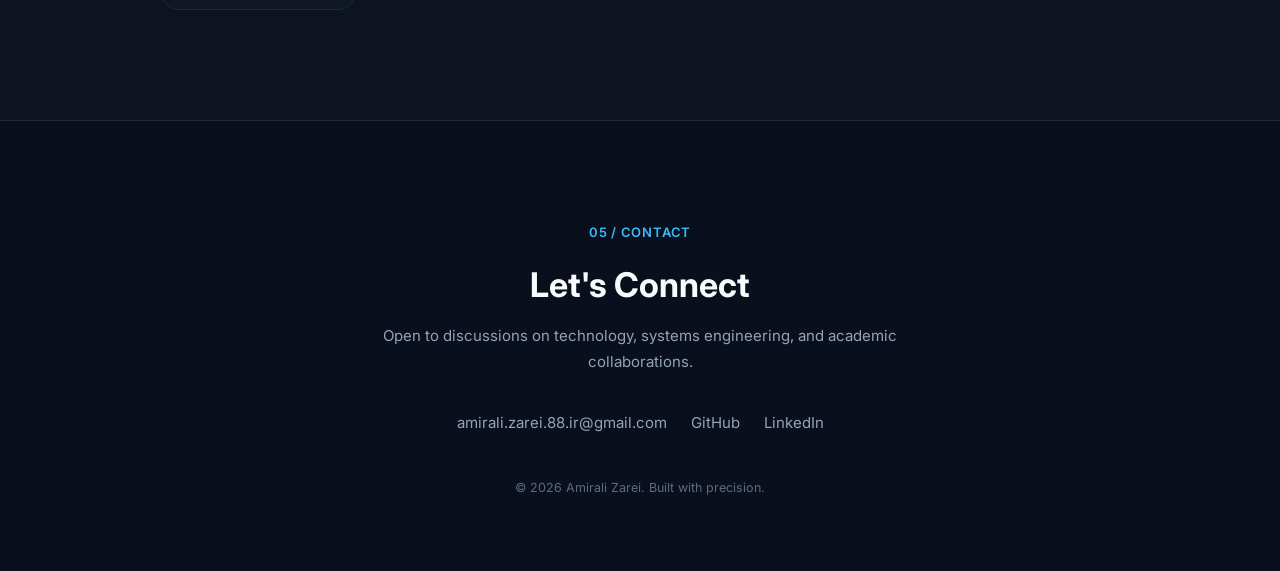
==== commit bcc3dee2: "Add files via upload" ====
--- a/index.html
+++ b/index.html
@@ -258,7 +258,7 @@
     <p class="bio">12th-grade Math &amp; Physics student with a deep passion for analytical problem-solving, algorithm development, and systems engineering. Preparing for higher education in Industrial Engineering and Logistics &amp; Supply Chain.</p>
     <div class="hero-cta">
       <a href="#projects" class="btn btn-primary">View Projects</a>
-      <a href="mailto:amirali.zarei.ir@gmail.com" class="btn btn-ghost">Get in Touch</a>
+      <a href="mailto:amirali.zarei.88.ir@gmail.com" class="btn btn-ghost">Get in Touch</a>
     </div>
   </div>
 </header>
@@ -376,7 +376,7 @@
     <h2 class="section-title">Let's Connect</h2>
     <p class="footer-subtitle">Open to discussions on technology, systems engineering, and academic collaborations.</p>
     <div class="contact-links">
-      <a href="mailto:amirali.zarei.ir@gmail.com">amirali.zarei.ir@gmail.com</a>
+      <a href="mailto:amirali.zarei.88.ir@gmail.com">amirali.zarei.88.ir@gmail.com</a>
       <a href="https://github.com/amiralizarei88" target="_blank" rel="noopener">GitHub</a>
       <a href="#" target="_blank" rel="noopener">LinkedIn</a>
     </div>
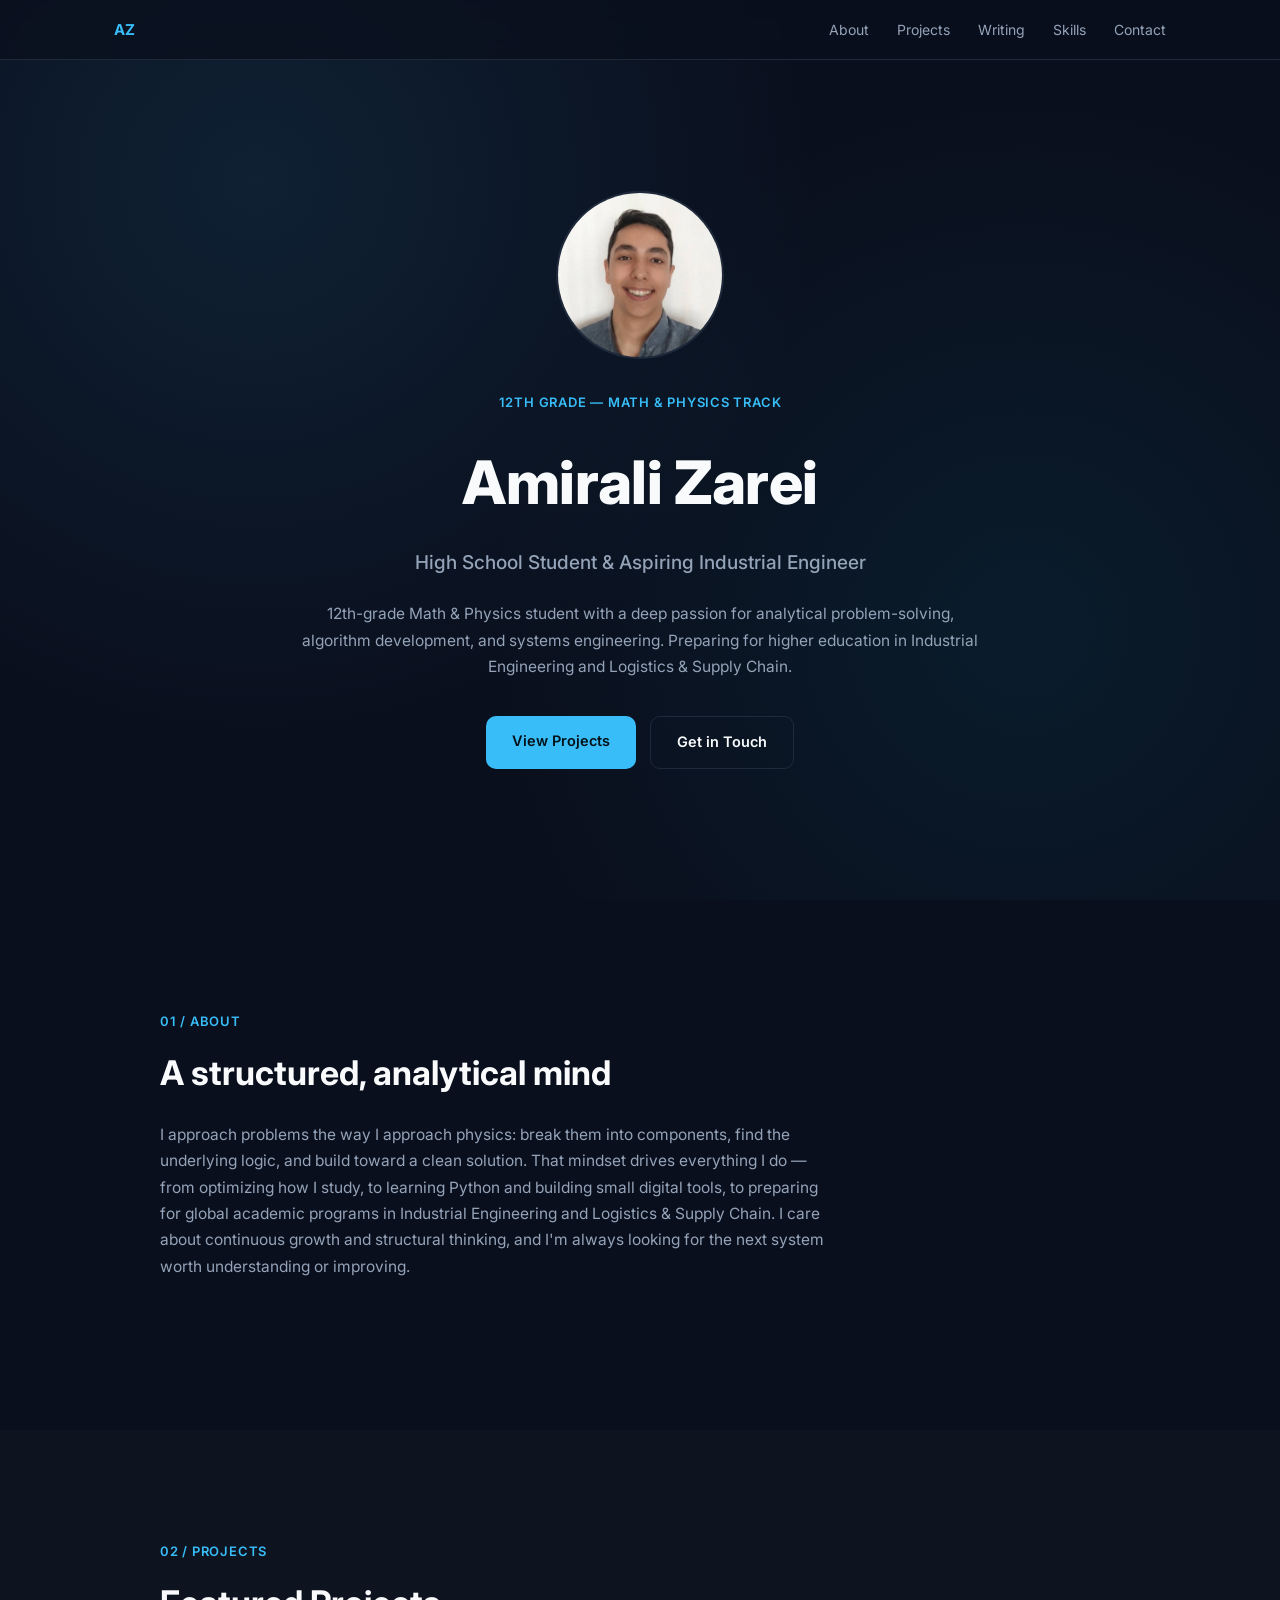
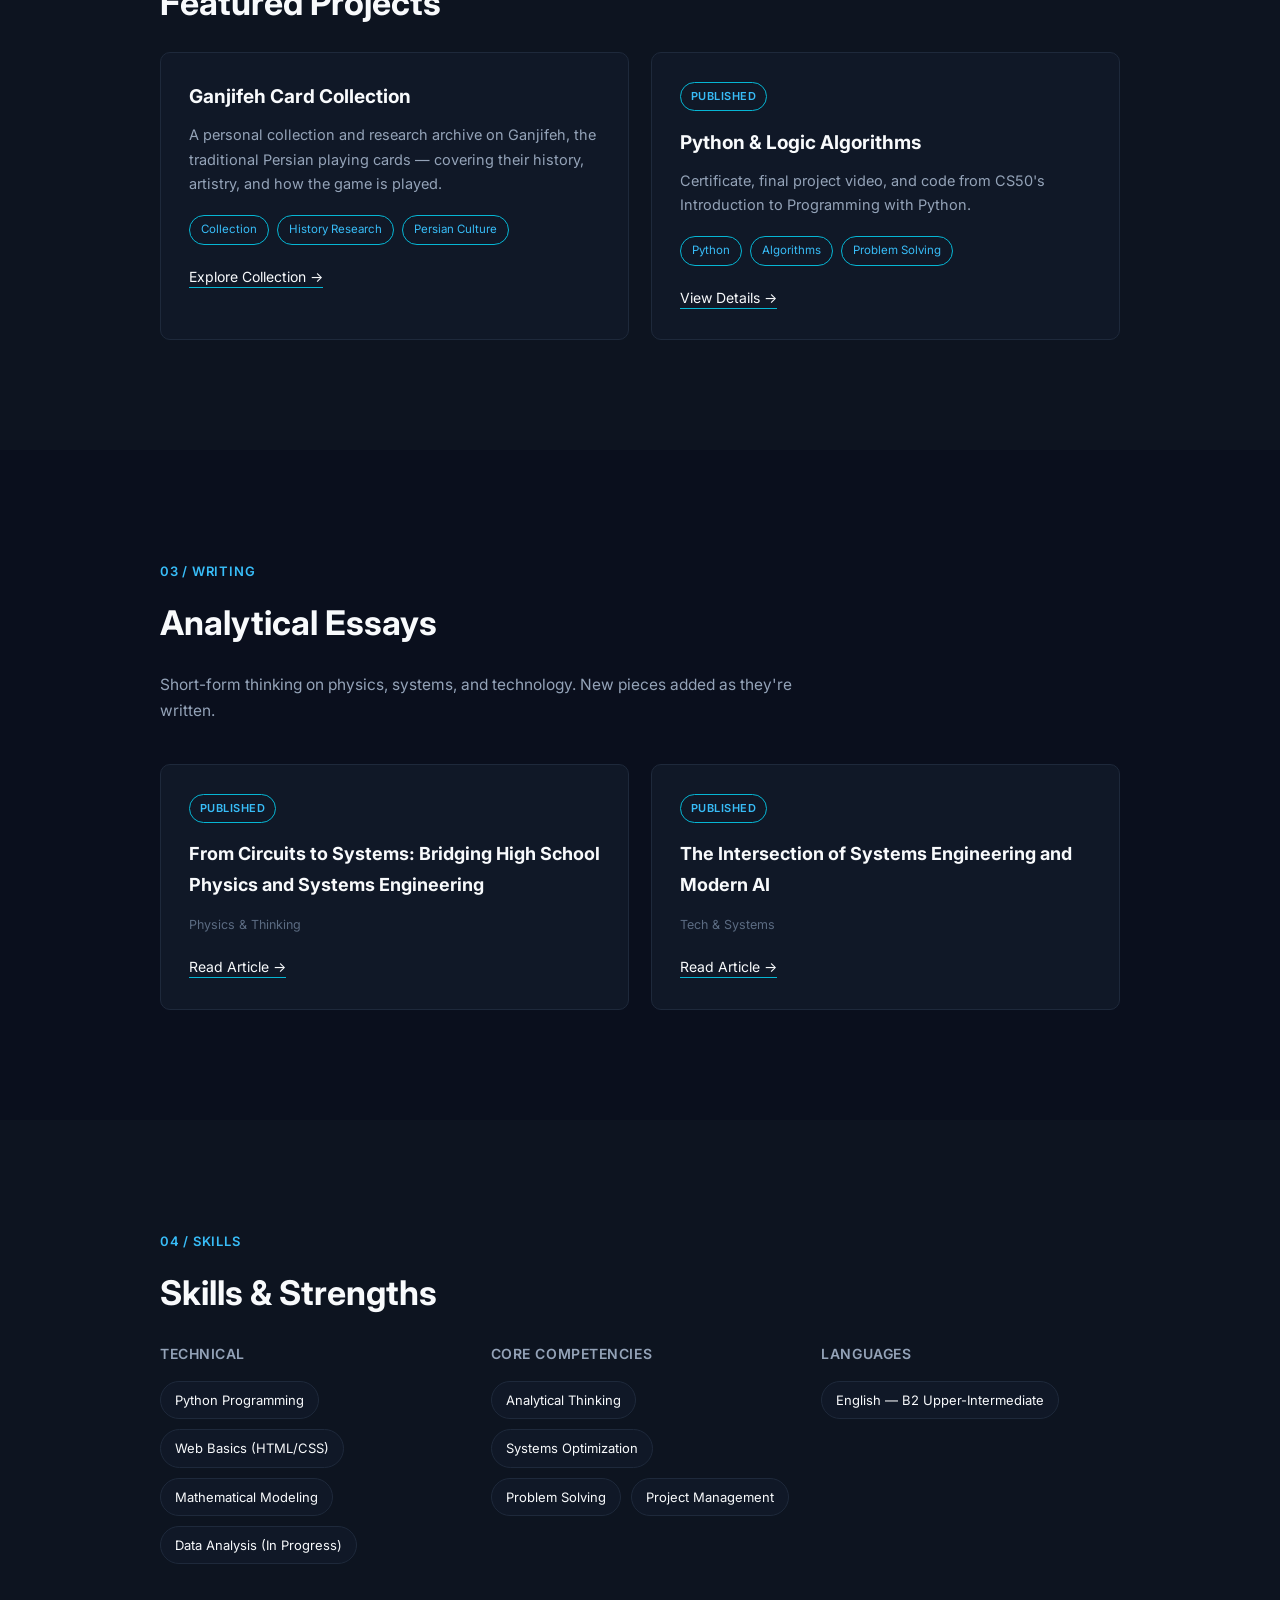
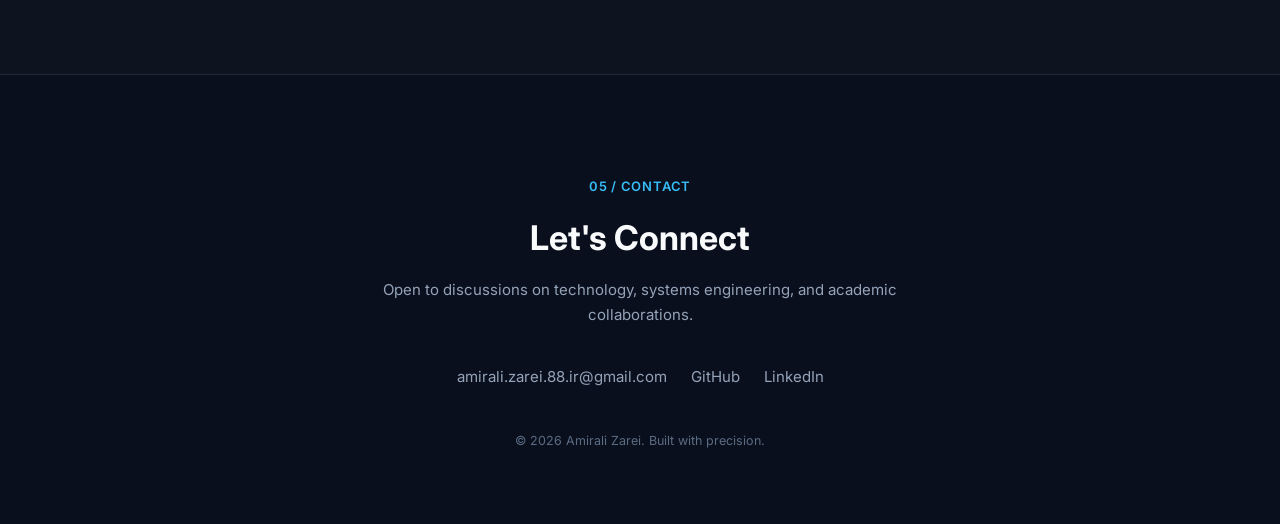
==== commit f3e2a6ff: "Rename index-7.html to index.html" ====
--- a/index.html
+++ b/index.html
@@ -293,14 +293,15 @@
         </article>
 
         <article class="card reveal">
-          <span class="status">In Progress</span>
+          <span class="status status-published">Published</span>
           <h3>Python & Logic Algorithms</h3>
-          <p>A collection of Python scripts, CS50 modules, and mathematical problem-solving algorithms focused on computational logic. <em>(Currently completing my Python certification — this card will link out to my GitHub repository and credentials once it's done.)</em></p>
+          <p>Certificate, final project video, and code from CS50's Introduction to Programming with Python.</p>
           <div class="tags">
             <span class="tag">Python</span>
             <span class="tag">Algorithms</span>
             <span class="tag">Problem Solving</span>
           </div>
+          <a href="projects/python-cs50.html" class="card-link">View Details →</a>
         </article>
       </div>
     </div>
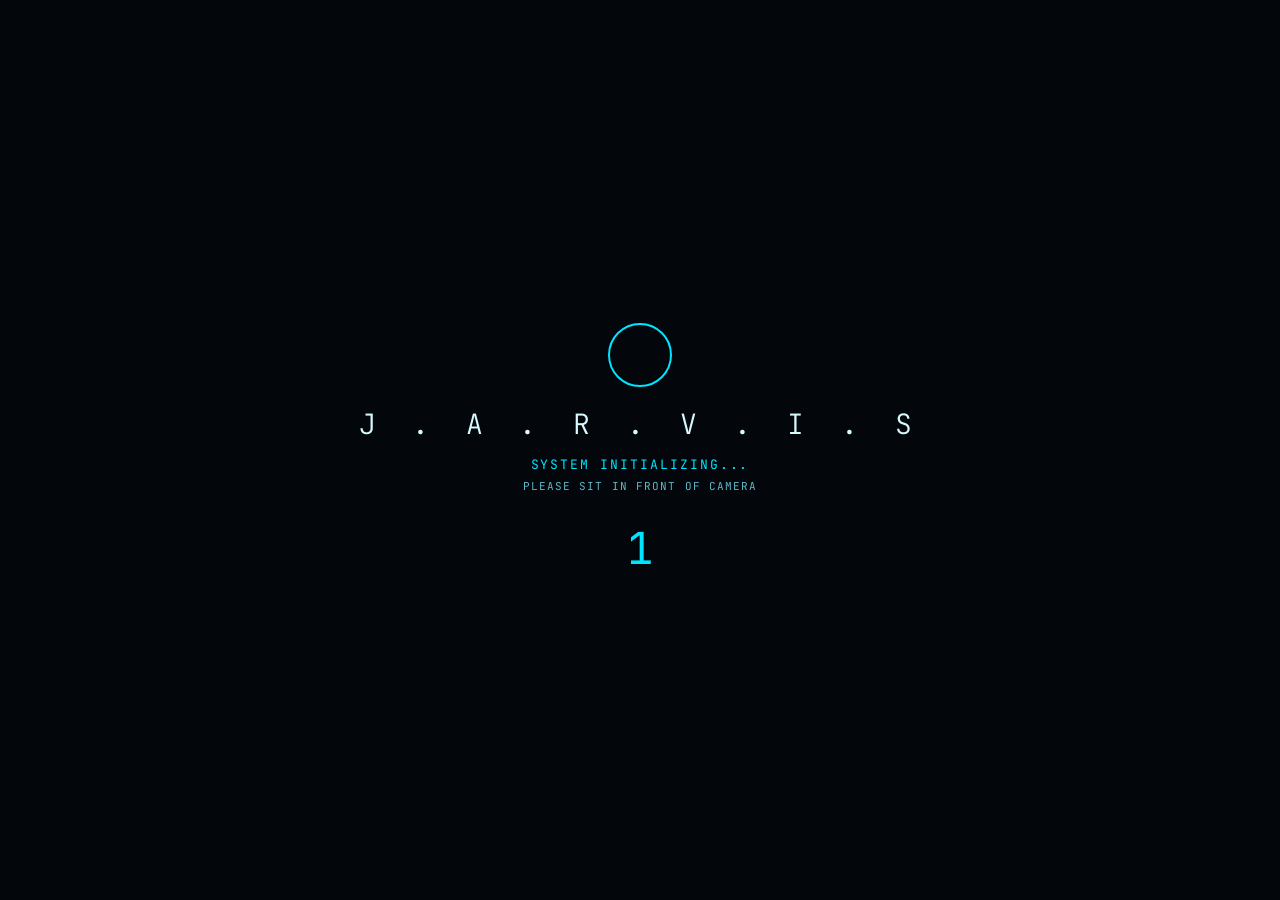
==== commit db9418fb: "Add files via upload" ====
--- a/index.html
+++ b/index.html
@@ -1,412 +1,515 @@
 <!DOCTYPE html>
 <html lang="en">
 <head>
-<meta charset="UTF-8">
-<meta name="viewport" content="width=device-width, initial-scale=1.0">
-<title>Amirali Zarei — Portfolio</title>
-<meta name="description" content="Amirali Zarei — High School Student & Aspiring Industrial Engineer">
-<link rel="preconnect" href="https://fonts.googleapis.com">
-<link href="https://fonts.googleapis.com/css2?family=Inter:wght@400;500;600;700;800&display=swap" rel="stylesheet">
+<meta charset="utf-8"/>
+<meta content="width=device-width, initial-scale=1.0" name="viewport"/>
+<title>J.A.R.V.I.S.</title>
+<script src="https://cdn.tailwindcss.com"></script>
+<link href="https://fonts.googleapis.com" rel="preconnect"/>
+<link crossorigin="" href="https://fonts.gstatic.com" rel="preconnect"/>
+<link href="https://fonts.googleapis.com/css2?family=JetBrains+Mono:wght@400;500&family=Sora:wght@200;300;400;500;700&display=swap" rel="stylesheet"/>
 <style>
   :root{
-    --bg: #0a0f1d;
-    --bg-elevated: #0d1420;
-    --bg-card: #101827;
-    --line: #1e293b;
-
-    --text: #f8fafc;
-    --text-dim: #94a3b8;
-    --text-faint: #5b6b82;
-
-    --accent: #38bdf8;
-    --accent-strong: #06b6d4;
-
-    --font: 'Inter', system-ui, -apple-system, sans-serif;
-    --radius: 10px;
+    --bg-primary:#03060a; --bg-secondary:#070c14; --panel-bg:#0a1420cc;
+    --neon-cyan:#00e5ff; --neon-blue:#0072ff; --neon-dim:#0a3d4d;
+    --text-primary:#d6faff; --text-secondary:#5fb8c9; --ok:#00ffb0; --alert:#ff3355;
   }
-
-  *{ box-sizing: border-box; }
-  html{ scroll-behavior: smooth; }
-
-  body{
-    margin: 0;
-    background: var(--bg);
-    color: var(--text);
-    font-family: var(--font);
-    line-height: 1.7;
-    -webkit-font-smoothing: antialiased;
-  }
-
-  @media (prefers-reduced-motion: reduce){
-    html{ scroll-behavior: auto; }
-    *{ animation-duration: 0.01ms !important; transition-duration: 0.01ms !important; }
-  }
-
-  a{ color: inherit; text-decoration: none; }
-  :focus-visible{ outline: 2px solid var(--accent); outline-offset: 3px; }
-  ul{ margin:0; padding:0; list-style:none; }
-
-  /* ===== NAV ===== */
-  .nav{
-    position: fixed; top:0; left:0; right:0; z-index: 50;
-    background: rgba(10,15,29,0.75);
-    backdrop-filter: blur(10px);
-    border-bottom: 1px solid var(--line);
-  }
-  .nav-inner{
-    max-width: 1100px; margin: 0 auto;
-    padding: 16px 24px;
-    display: flex; align-items: center; justify-content: space-between;
-  }
-  .nav-logo{ font-weight: 700; font-size: 15px; letter-spacing: 0.02em; color: var(--accent); }
-  .nav-links{ display: flex; gap: 28px; }
-  .nav-links a{ font-size: 14px; color: var(--text-dim); transition: color .2s ease; }
-  .nav-links a:hover{ color: var(--text); }
-  .nav-toggle{ display:none; background:none; border:none; color:var(--text); font-size:22px; cursor:pointer; }
-
-  @media (max-width: 720px){
-    .nav-links{
-      position: absolute; top: 100%; left:0; right:0;
-      background: var(--bg-elevated);
-      flex-direction: column; gap: 0;
-      border-bottom: 1px solid var(--line);
-      max-height: 0; overflow: hidden;
-      transition: max-height .3s ease;
-    }
-    .nav-links.open{ max-height: 320px; }
-    .nav-links a{ padding: 14px 24px; border-top: 1px solid var(--line); }
-    .nav-toggle{ display: block; }
-  }
-
-  /* ===== HERO ===== */
-  .hero{
-    min-height: 100svh;
-    display: flex; align-items: center; justify-content: center;
-    padding: 120px 24px 60px;
-    position: relative;
-    overflow: hidden;
-  }
-  .hero::before{
-    content:"";
-    position:absolute; inset:0;
-    background:
-      radial-gradient(circle at 20% 20%, rgba(56,189,248,0.10), transparent 45%),
-      radial-gradient(circle at 80% 70%, rgba(6,182,212,0.08), transparent 45%);
-    pointer-events:none;
-  }
-  .hero-inner{ position:relative; z-index:1; max-width: 680px; text-align:center; }
-
-  /* ===== PHOTO + FORMULA HOVER ===== */
-  .photo-wrap{
-    position: relative;
-    width: 168px; height: 168px;
-    margin: 0 auto 32px;
-  }
-  .photo{
-    width: 100%; height: 100%;
-    border-radius: 50%;
-    object-fit: cover;
-    border: 2px solid var(--line);
-    display: block;
-    transition: border-color .3s ease, transform .3s ease;
-  }
-  .photo-wrap:hover .photo{
-    border-color: var(--accent-strong);
-    transform: scale(1.03);
-  }
-  .formula{
-    position: absolute;
-    font-size: 13px;
-    font-weight: 600;
-    color: var(--accent);
-    opacity: 0;
-    pointer-events: none;
-    white-space: nowrap;
-    transition: opacity .35s ease, transform .35s ease;
-    text-shadow: 0 0 12px rgba(56,189,248,0.5);
-  }
-  .photo-wrap:hover .formula{ opacity: 1; }
-
-  .f1{ top: -6%;  left: -34%; transition-delay: 0s; }
-  .f2{ top: 14%;  right: -40%; transition-delay: .06s; }
-  .f3{ bottom: 6%; left: -42%; transition-delay: .12s; }
-  .f4{ bottom: -10%; right: -30%; transition-delay: .18s; }
-  .f5{ top: 46%; left: -50%; transition-delay: .24s; }
-  .f6{ top: 46%; right: -34%; transition-delay: .3s; }
-
-  .photo-wrap:hover .f1{ transform: translateY(-8px); }
-  .photo-wrap:hover .f2{ transform: translateY(-6px); }
-  .photo-wrap:hover .f3{ transform: translateY(8px); }
-  .photo-wrap:hover .f4{ transform: translateY(6px); }
-  .photo-wrap:hover .f5{ transform: translateX(-6px); }
-  .photo-wrap:hover .f6{ transform: translateX(6px); }
-
-  @media (max-width: 480px){
-    .formula{ display: none; }
-  }
-  .eyebrow{
-    font-size: 13px; font-weight: 600; letter-spacing: 0.06em;
-    color: var(--accent); text-transform: uppercase; margin: 0 0 18px;
-  }
-  .hero h1{
-    font-size: clamp(36px, 6.5vw, 60px);
-    font-weight: 800; margin: 0 0 14px; letter-spacing: -0.01em;
-  }
-  .hero .headline{ font-size: 19px; color: var(--text-dim); font-weight: 500; margin: 0 0 22px; }
-  .hero .bio{ font-size: 15.5px; color: var(--text-dim); margin: 0 0 36px; }
-
-  .btn{
-    display: inline-block; padding: 13px 26px; border-radius: var(--radius);
-    font-size: 14.5px; font-weight: 600; transition: transform .2s ease, background .2s ease, border-color .2s ease;
-  }
-  .btn-primary{ background: var(--accent); color: #04121a; }
-  .btn-primary:hover{ transform: translateY(-2px); background: #5fd0fc; }
-  .btn-ghost{ border: 1px solid var(--line); color: var(--text); }
-  .btn-ghost:hover{ border-color: var(--accent-strong); transform: translateY(-2px); }
-  .hero-cta{ display:flex; gap:14px; justify-content:center; flex-wrap:wrap; }
-
-  /* ===== SECTIONS ===== */
-  .section{ padding: 110px 24px; }
-  .section-alt{ background: var(--bg-elevated); }
-  .section-inner{ max-width: 960px; margin: 0 auto; }
-  .section-label{ font-size: 13px; font-weight: 600; color: var(--accent); letter-spacing: 0.06em; text-transform: uppercase; margin: 0 0 12px; }
-  .section-title{ font-size: clamp(26px, 4vw, 34px); font-weight: 700; margin: 0 0 20px; }
-  .section-text{ color: var(--text-dim); font-size: 15.5px; max-width: 680px; margin: 0 0 40px; }
-
-  /* ===== PROJECTS ===== */
-  .grid-2{ display: grid; grid-template-columns: repeat(2, 1fr); gap: 22px; }
-  @media (max-width: 720px){ .grid-2{ grid-template-columns: 1fr; } }
-
-  .card{
-    background: var(--bg-card); border: 1px solid var(--line); border-radius: var(--radius);
-    padding: 28px; transition: border-color .25s ease, transform .25s ease;
-  }
-  .card:hover{ border-color: var(--accent-strong); transform: translateY(-3px); }
-  .card h3{ font-size: 19px; margin: 0 0 10px; }
-  .card p{ color: var(--text-dim); font-size: 14.5px; margin: 0 0 18px; }
-  .tags{ display:flex; flex-wrap:wrap; gap:8px; margin-bottom: 18px; }
-  .tag{ font-size: 11.5px; color: var(--accent); border: 1px solid var(--accent-strong); border-radius: 100px; padding: 4px 11px; }
-  .card-link{ font-size: 14px; border-bottom: 1px solid var(--accent-strong); padding-bottom: 2px; transition: color .2s ease, border-color .2s ease; }
-  .card-link:hover{ color: var(--accent); border-color: var(--accent); }
-
-  /* ===== WRITING ===== */
-  .writing-card{
-    background: var(--bg-card); border: 1px solid var(--line); border-radius: var(--radius);
-    padding: 28px; position: relative;
-  }
-  .status{
-    font-size: 11px; font-weight: 600; letter-spacing: 0.04em; text-transform: uppercase;
-    color: var(--text-faint); border: 1px solid var(--line); border-radius: 100px;
-    padding: 4px 10px; display: inline-block; margin-bottom: 16px;
-  }
-  .status-published{ color: var(--accent); border-color: var(--accent-strong); }
-  .writing-card h3{ font-size: 18px; margin: 0 0 10px; }
-  .writing-tag{ font-size: 12.5px; color: var(--text-faint); }
-
-  /* ===== SKILLS ===== */
-  .skills-grid{ display:grid; grid-template-columns: repeat(3,1fr); gap: 32px; }
-  @media (max-width: 820px){ .skills-grid{ grid-template-columns: 1fr; } }
-  .skill-group h3{ font-size: 14px; color: var(--text-dim); font-weight: 600; margin: 0 0 16px; text-transform: uppercase; letter-spacing: .04em; }
-  .chips{ display:flex; flex-wrap:wrap; gap:10px; }
-  .chip{ font-size: 13px; background: var(--bg-card); border: 1px solid var(--line); border-radius: 100px; padding: 7px 14px; }
-
-  /* ===== FOOTER ===== */
-  .footer{ padding: 100px 24px 60px; text-align:center; border-top: 1px solid var(--line); }
-  .footer-inner{ max-width: 600px; margin: 0 auto; }
-  .footer .section-title{ margin-bottom: 10px; }
-  .footer-subtitle{ color: var(--text-dim); font-size: 15px; margin: 0 0 36px; }
-  .contact-links{ display:flex; justify-content:center; gap:24px; flex-wrap:wrap; margin-bottom: 40px; }
-  .contact-links a{ font-size: 15px; color: var(--text-dim); border-bottom: 1px solid transparent; transition: color .2s ease, border-color .2s ease; }
-  .contact-links a:hover{ color: var(--accent); border-color: var(--accent); }
-  .footer-note{ font-size: 12.5px; color: var(--text-faint); }
-
-  /* ===== REVEAL ===== */
-  .reveal{ opacity:0; transform: translateY(18px); transition: opacity .7s ease, transform .7s ease; }
-  .reveal.is-visible{ opacity:1; transform: translateY(0); }
+  *{box-sizing:border-box}
+  html,body{height:100%; margin:0; background:var(--bg-primary); color:var(--text-primary);
+    font-family:'Sora',sans-serif; overflow:hidden;}
+  .mono{font-family:'JetBrains Mono',monospace;}
+  .glass{background:var(--panel-bg); border:1px solid var(--neon-dim); border-radius:16px;
+    backdrop-filter: blur(10px);}
+  ::-webkit-scrollbar{width:6px} ::-webkit-scrollbar-thumb{background:var(--neon-dim);border-radius:3px}
+
+  /* ---------- boot layer ---------- */
+  #boot-layer{position:fixed; inset:0; background:var(--bg-primary); z-index:100;
+    display:flex; align-items:center; justify-content:center; transition:opacity .6s ease;}
+  #boot-layer.hidden{opacity:0; pointer-events:none;}
+  .boot-phase{display:none; flex-direction:column; align-items:center; text-align:center;}
+  .boot-phase.active{display:flex;}
+  .boot-logo-ring{width:64px;height:64px;border:2px solid var(--neon-cyan);border-radius:999px;
+    animation:pulse-ring 2.4s ease-in-out infinite; margin-bottom:18px;}
+  @keyframes pulse-ring{0%,100%{transform:scale(1);opacity:.7}50%{transform:scale(1.12);opacity:1}}
+  #scan-frame{position:relative; width:520px; max-width:80vw; aspect-ratio:4/3; border-radius:18px;
+    overflow:hidden; border:2px solid var(--neon-cyan); background:#000;
+    box-shadow:0 0 40px -8px var(--neon-cyan);}
+  #scan-video{width:100%;height:100%;object-fit:cover; filter:blur(2.5px) brightness(0.85); transform:scaleX(-1);}
+  #scan-canvas{position:absolute; inset:0; width:100%; height:100%;}
+  #skip-link{margin-top:22px; font-size:12px; color:var(--text-secondary); opacity:0; transition:opacity .5s;
+    cursor:pointer; text-decoration:underline; text-underline-offset:3px;}
+  #skip-link.show{opacity:1;}
+  .unlock-ring{position:absolute; border:2px solid var(--ok); border-radius:999px; opacity:0;}
+
+  /* ---------- central orb ---------- */
+  #orb-canvas{display:block;}
+
+  /* ---------- chat drawer w/ parabola notch ---------- */
+  #drawer-wrap{position:fixed; top:0; right:0; height:100%; display:flex; z-index:40;
+    transform:translateX(105%); transition:transform .45s cubic-bezier(.16,.9,.28,1);
+    pointer-events:none;}
+  #drawer-wrap.open{transform:translateX(0); pointer-events:auto;}
+  #drawer-notch{width:56px; height:100%; flex:0 0 auto; margin-top:0;}
+  #drawer-notch svg{width:100%; height:100%; display:block;}
+  #drawer-notch path{fill:var(--panel-bg); stroke:var(--neon-dim); stroke-width:1; vector-effect:non-scaling-stroke;}
+  #drawer-panel{width:360px; height:100%; background:var(--panel-bg); border-top:1px solid var(--neon-dim);
+    border-bottom:1px solid var(--neon-dim); backdrop-filter:blur(10px); display:flex; flex-direction:column;
+    padding:18px 16px;}
+
+  /* ---------- misc ---------- */
+  .dock-btn{background:var(--neon-dim); color:var(--text-primary); border:none; border-radius:10px;
+    padding:0 14px; height:44px; font-family:'Sora'; font-weight:600; font-size:13px; cursor:pointer;
+    transition:background .2s;}
+  .dock-btn:hover{background:var(--neon-blue);}
+  .dock-btn.active{background:var(--ok); color:#03060a;}
+  .dock-btn.alert{background:var(--alert);}
+  #camera-box img{width:100%; height:100%; object-fit:cover;}
+  .fade-in{animation:fadein .3s ease;}
+  @keyframes fadein{from{opacity:0} to{opacity:1}}
 </style>
 </head>
-<body>
-
-<nav class="nav">
-  <div class="nav-inner">
-    <a href="#top" class="nav-logo">AZ</a>
-    <button class="nav-toggle" id="navToggle" aria-label="Toggle menu">☰</button>
-    <ul class="nav-links" id="navLinks">
-      <li><a href="#about">About</a></li>
-      <li><a href="#projects">Projects</a></li>
-      <li><a href="#writing">Writing</a></li>
-      <li><a href="#skills">Skills</a></li>
-      <li><a href="#contact">Contact</a></li>
-    </ul>
-  </div>
-</nav>
-
-<header class="hero" id="top">
-  <div class="hero-inner reveal">
-    <div class="photo-wrap">
-      <img class="photo" src="profile.jpg" alt="Amirali Zarei">
-      <span class="formula f1">E = mc²</span>
-      <span class="formula f2">F = ma</span>
-      <span class="formula f3">v = u + at</span>
-      <span class="formula f4">λ = h / p</span>
-      <span class="formula f5">∮E·dA = Q/ε₀</span>
-      <span class="formula f6">ψ(x,t)</span>
-    </div>
-    <p class="eyebrow">12th Grade — Math & Physics Track</p>
-    <h1>Amirali Zarei</h1>
-    <p class="headline">High School Student & Aspiring Industrial Engineer</p>
-    <p class="bio">12th-grade Math &amp; Physics student with a deep passion for analytical problem-solving, algorithm development, and systems engineering. Preparing for higher education in Industrial Engineering and Logistics &amp; Supply Chain.</p>
-    <div class="hero-cta">
-      <a href="#projects" class="btn btn-primary">View Projects</a>
-      <a href="mailto:amirali.zarei.88.ir@gmail.com" class="btn btn-ghost">Get in Touch</a>
-    </div>
-  </div>
-</header>
-
-<main>
-
-  <section class="section" id="about">
-    <div class="section-inner">
-      <p class="section-label">01 / About</p>
-      <h2 class="section-title">A structured, analytical mind</h2>
-      <p class="section-text">
-        I approach problems the way I approach physics: break them into components, find the underlying logic, and build toward a clean solution. That mindset drives everything I do — from optimizing how I study, to learning Python and building small digital tools, to preparing for global academic programs in Industrial Engineering and Logistics &amp; Supply Chain. I care about continuous growth and structural thinking, and I'm always looking for the next system worth understanding or improving.
-      </p>
-    </div>
-  </section>
-
-  <section class="section section-alt" id="projects">
-    <div class="section-inner">
-      <p class="section-label">02 / Projects</p>
-      <h2 class="section-title">Featured Projects</h2>
-
-      <div class="grid-2">
-        <article class="card reveal">
-          <h3>Ganjifeh Card Collection</h3>
-          <p>A personal collection and research archive on Ganjifeh, the traditional Persian playing cards — covering their history, artistry, and how the game is played.</p>
-          <div class="tags">
-            <span class="tag">Collection</span>
-            <span class="tag">History Research</span>
-            <span class="tag">Persian Culture</span>
-          </div>
-          <a href="https://amiralicollection.wordpress.com/" class="card-link" target="_blank" rel="noopener">Explore Collection →</a>
-        </article>
-
-        <article class="card reveal">
-          <span class="status status-published">Published</span>
-          <h3>Python & Logic Algorithms</h3>
-          <p>Certificate, final project video, and code from CS50's Introduction to Programming with Python.</p>
-          <div class="tags">
-            <span class="tag">Python</span>
-            <span class="tag">Algorithms</span>
-            <span class="tag">Problem Solving</span>
-          </div>
-          <a href="projects/python-cs50.html" class="card-link">View Details →</a>
-        </article>
+<body class="mono">
+
+<!-- ============================================================ -->
+<!-- BOOT / FACE-SCAN / UNLOCK -- purely cosmetic front door.       -->
+<!-- Does not authenticate anything; only gates how the HUD opens. -->
+<!-- ============================================================ -->
+<div id="boot-layer">
+  <div id="phase-init" class="boot-phase active">
+    <div class="boot-logo-ring"></div>
+    <div style="font-size:28px; letter-spacing:.35em; font-weight:300;">J . A . R . V . I . S</div>
+    <div style="color:var(--neon-cyan); font-size:13px; margin-top:14px; letter-spacing:.15em;">SYSTEM INITIALIZING...</div>
+    <div style="color:var(--text-secondary); font-size:11px; margin-top:6px; letter-spacing:.1em;">PLEASE SIT IN FRONT OF CAMERA</div>
+    <div id="init-countdown" class="mono" style="font-size:44px; color:var(--neon-cyan); margin-top:26px;">2</div>
+  </div>
+
+  <div id="phase-scan" class="boot-phase">
+    <div style="display:flex; gap:48px; align-items:center;">
+      <div id="scan-frame">
+        <img id="scan-video" src="" alt=""/>
+        <canvas id="scan-canvas"></canvas>
+      </div>
+      <div style="text-align:left; width:180px;">
+        <div style="color:var(--text-secondary); font-size:11px; letter-spacing:.1em;">FACE MATCHING</div>
+        <div id="scan-pct" class="mono" style="color:var(--neon-cyan); font-size:30px; font-weight:700; margin:6px 0 14px;">0%</div>
+        <div style="height:4px; background:var(--neon-dim); border-radius:2px; overflow:hidden; width:100%;">
+          <div id="scan-bar" style="height:100%; width:0%; background:var(--neon-cyan); transition:width .2s;"></div>
+        </div>
+        <div id="scan-status" style="color:var(--text-secondary); font-size:11px; margin-top:14px;">SCANNING...</div>
+        <div style="color:var(--text-secondary); font-size:10px; margin-top:3px;">PLEASE HOLD STILL</div>
       </div>
     </div>
-  </section>
-
-  <section class="section" id="writing">
-    <div class="section-inner">
-      <p class="section-label">03 / Writing</p>
-      <h2 class="section-title">Analytical Essays</h2>
-      <p class="section-text">Short-form thinking on physics, systems, and technology. New pieces added as they're written.</p>
-
-      <div class="grid-2">
-        <article class="writing-card reveal">
-          <span class="status status-published">Published</span>
-          <h3>From Circuits to Systems: Bridging High School Physics and Systems Engineering</h3>
-          <span class="writing-tag">Physics &amp; Thinking</span>
-          <div style="margin-top:16px;">
-            <a href="essays/circuits-to-systems.html" class="card-link">Read Article →</a>
-          </div>
-        </article>
-
-        <article class="writing-card reveal">
-          <span class="status status-published">Published</span>
-          <h3>The Intersection of Systems Engineering and Modern AI</h3>
-          <span class="writing-tag">Tech &amp; Systems</span>
-          <div style="margin-top:16px;">
-            <a href="essays/ai-systems-intersection.html" class="card-link">Read Article →</a>
-          </div>
-        </article>
+    <div id="skip-link">no camera? click to continue</div>
+  </div>
+
+  <div id="phase-unlock" class="boot-phase" style="position:relative; width:100%; height:100%;">
+    <div style="position:absolute; inset:0; display:flex; flex-direction:column; align-items:center; justify-content:center;">
+      <div class="unlock-ring" id="unlock-ring-1" style="width:120px;height:120px;"></div>
+      <div class="unlock-ring" id="unlock-ring-2" style="width:120px;height:120px;"></div>
+      <div style="font-size:24px; font-weight:700; color:var(--text-primary); z-index:1;">ACCESS GRANTED</div>
+      <div id="unlock-welcome" class="mono" style="font-size:12px; color:var(--text-secondary); margin-top:10px; letter-spacing:.1em; z-index:1;"></div>
+    </div>
+  </div>
+</div>
+
+<!-- ============================================================ -->
+<!-- MAIN HUD                                                       -->
+<!-- ============================================================ -->
+<div id="main-hud" style="height:100vh; display:flex; flex-direction:column; opacity:0; transition:opacity .5s;">
+
+  <!-- top bar -->
+  <div style="display:flex; justify-content:space-between; align-items:flex-start; padding:16px 20px 6px;">
+    <div id="camera-box" class="glass" style="width:190px; height:128px; position:relative; overflow:hidden;">
+      <div style="position:absolute; top:6px; left:10px; font-size:10px; font-weight:700; color:var(--text-secondary); z-index:2; letter-spacing:.08em;">CAMERA</div>
+      <img id="camera-feed" src="" style="display:none; width:100%; height:100%; object-fit:cover;"/>
+      <div id="camera-placeholder" style="height:100%; display:flex; align-items:center; justify-content:center;
+        color:var(--neon-dim); font-size:11px; text-align:center;">CAMERA<br/>OFF</div>
+    </div>
+    <div style="display:flex; gap:10px;">
+      <div class="glass" style="width:150px; height:70px; padding:8px 12px;">
+        <div style="font-size:9px; font-weight:700; color:var(--text-secondary); letter-spacing:.08em;">DATE &amp; TIME</div>
+        <div id="hud-date" class="mono" style="font-size:12px; font-weight:700; margin-top:8px;">--</div>
+        <div id="hud-time" class="mono" style="font-size:12px; color:var(--text-secondary);">--:--:--</div>
+      </div>
+      <div class="glass" style="width:210px; height:70px; padding:8px 12px;">
+        <div style="font-size:9px; font-weight:700; color:var(--text-secondary); letter-spacing:.08em;">SYSTEM METRICS</div>
+        <div style="display:flex; gap:16px; margin-top:8px;">
+          <span id="hud-cpu" class="mono" style="font-size:11px;">CPU --%</span>
+          <span id="hud-ram" class="mono" style="font-size:11px;">RAM --%</span>
+        </div>
+        <div id="hud-net" class="mono" style="font-size:11px; margin-top:4px;">NET -- KB/s</div>
       </div>
     </div>
-  </section>
-
-  <section class="section section-alt" id="skills">
-    <div class="section-inner">
-      <p class="section-label">04 / Skills</p>
-      <h2 class="section-title">Skills & Strengths</h2>
-
-      <div class="skills-grid">
-        <div class="skill-group reveal">
-          <h3>Technical</h3>
-          <div class="chips">
-            <span class="chip">Python Programming</span>
-            <span class="chip">Web Basics (HTML/CSS)</span>
-            <span class="chip">Mathematical Modeling</span>
-            <span class="chip">Data Analysis (In Progress)</span>
-          </div>
-        </div>
-        <div class="skill-group reveal">
-          <h3>Core Competencies</h3>
-          <div class="chips">
-            <span class="chip">Analytical Thinking</span>
-            <span class="chip">Systems Optimization</span>
-            <span class="chip">Problem Solving</span>
-            <span class="chip">Project Management</span>
-          </div>
-        </div>
-        <div class="skill-group reveal">
-          <h3>Languages</h3>
-          <div class="chips">
-            <span class="chip">English — B2 Upper-Intermediate</span>
-          </div>
-        </div>
-      </div>
+  </div>
+
+  <!-- center -->
+  <div style="flex:1; display:flex; flex-direction:column; align-items:center; justify-content:flex-end; padding-bottom:14px;">
+    <canvas id="orb-canvas" width="300" height="300"></canvas>
+    <div id="hud-status" style="font-size:16px; font-weight:700; color:var(--neon-cyan); margin-top:10px; letter-spacing:.05em;">IDLE</div>
+    <div id="hud-substatus" style="font-size:11px; color:var(--text-secondary); margin-top:3px;">System is ready</div>
+    <div id="hud-vision-status" style="font-size:11px; color:var(--text-secondary); margin-top:8px; height:14px;"></div>
+  </div>
+
+  <!-- dock -->
+  <div style="display:flex; gap:10px; padding:0 20px 20px;">
+    <input id="entry" type="text" placeholder="Type a command, or use the mic (English / farsi) ..."
+      class="mono" style="flex:1; background:var(--bg-secondary); border:1px solid var(--neon-dim); border-radius:10px;
+      color:var(--text-primary); padding:0 14px; height:44px; font-size:13px;"/>
+    <button class="dock-btn" id="btn-mic">LISTEN</button>
+    <button class="dock-btn" id="btn-lang">FA-&gt;EN</button>
+    <button class="dock-btn" id="btn-vision">VISION</button>
+    <button class="dock-btn" id="btn-camera">CAM</button>
+    <button class="dock-btn" id="btn-voice">JARVIS M</button>
+    <button class="dock-btn" id="btn-network">ONLINE</button>
+    <button class="dock-btn" id="btn-drawer">LOG</button>
+    <button class="dock-btn" id="btn-memory">MEMORY</button>
+    <button class="dock-btn" id="btn-export" style="width:44px; padding:0;">EXP</button>
+    <button class="dock-btn" id="btn-send" style="background:var(--neon-blue); color:#03060a;">SEND</button>
+  </div>
+
+  <!-- memory panel -->
+  <div id="memory-panel" class="glass" style="display:none; margin:0 20px 16px; padding:16px;">
+    <div style="font-size:12px; font-weight:700; color:var(--text-secondary); margin-bottom:8px;">SAVED MEMORY</div>
+    <div id="memory-list" class="mono" style="background:var(--bg-secondary); border-radius:10px; padding:10px;
+      font-size:12px; max-height:120px; overflow-y:auto; margin-bottom:10px; white-space:pre-line;">(nothing saved yet)</div>
+    <div style="display:flex; gap:8px; margin-bottom:8px;">
+      <input id="memory-add-input" class="mono" placeholder="Fact to remember ..." style="flex:1; background:var(--bg-secondary);
+        border:1px solid var(--neon-dim); border-radius:8px; color:var(--text-primary); padding:0 10px; height:36px; font-size:12px;"/>
+      <button class="dock-btn" id="btn-memory-add" style="background:var(--ok); color:#03060a;">Remember</button>
     </div>
-  </section>
-
-</main>
-
-<footer class="footer" id="contact">
-  <div class="footer-inner reveal">
-    <p class="section-label">05 / Contact</p>
-    <h2 class="section-title">Let's Connect</h2>
-    <p class="footer-subtitle">Open to discussions on technology, systems engineering, and academic collaborations.</p>
-    <div class="contact-links">
-      <a href="mailto:amirali.zarei.88.ir@gmail.com">amirali.zarei.88.ir@gmail.com</a>
-      <a href="https://github.com/amiralizarei88" target="_blank" rel="noopener">GitHub</a>
-      <a href="#" target="_blank" rel="noopener">LinkedIn</a>
+    <div style="display:flex; gap:8px;">
+      <input id="memory-forget-input" class="mono" placeholder="Paste exact saved line to remove ..." style="flex:1; background:var(--bg-secondary);
+        border:1px solid var(--neon-dim); border-radius:8px; color:var(--text-primary); padding:0 10px; height:36px; font-size:12px;"/>
+      <button class="dock-btn" id="btn-memory-forget" style="background:#4a2a2a;">Forget</button>
     </div>
-    <p class="footer-note">© 2026 Amirali Zarei. Built with precision.</p>
-  </div>
-</footer>
+  </div>
+</div>
+
+<!-- chat drawer -->
+<div id="drawer-wrap">
+  <div id="drawer-notch">
+    <svg viewBox="0 0 100 100" preserveAspectRatio="none">
+      <path d="M100,0 Q20,0 0,50 Q20,100 100,100 Z"/>
+    </svg>
+  </div>
+  <div id="drawer-panel">
+    <div style="font-size:12px; font-weight:700; color:var(--text-secondary); margin-bottom:8px; letter-spacing:.08em;">CHAT LOG</div>
+    <div id="chat-log" class="mono" style="flex:1; overflow-y:auto; font-size:12px; line-height:1.5; padding-right:4px;"></div>
+    <div style="font-size:10px; font-weight:700; color:var(--text-secondary); margin:10px 0 4px; letter-spacing:.08em;">REASONING STREAM</div>
+    <div id="reasoning-log" class="mono" style="height:110px; overflow-y:auto; font-size:10px; color:var(--text-secondary);
+      background:var(--bg-secondary); border-radius:10px; padding:8px; line-height:1.5;"></div>
+  </div>
+</div>
 
 <script>
-  // mobile nav toggle
-  const navToggle = document.getElementById('navToggle');
-  const navLinks = document.getElementById('navLinks');
-  navToggle.addEventListener('click', () => navLinks.classList.toggle('open'));
-  navLinks.querySelectorAll('a').forEach(a => a.addEventListener('click', () => navLinks.classList.remove('open')));
-
-  // scroll reveal
-  const revealEls = document.querySelectorAll('.reveal');
-  if ('IntersectionObserver' in window) {
-    const observer = new IntersectionObserver((entries) => {
-      entries.forEach((entry) => {
-        if (entry.isIntersecting) {
-          entry.target.classList.add('is-visible');
-          observer.unobserve(entry.target);
-        }
-      });
-    }, { threshold: 0.15, rootMargin: '0px 0px -40px 0px' });
-    revealEls.forEach((el) => observer.observe(el));
+const FACE_EDGES = [[10,338],[338,297],[297,332],[332,284],[284,251],[251,389],[389,356],[356,454],[454,323],[323,361],[361,288],[288,397],[397,365],[365,379],[379,378],[378,400],[400,377],[377,152],[152,148],[148,176],[176,149],[149,150],[150,136],[136,172],[172,58],[58,132],[132,93],[93,234],[234,127],[127,162],[162,21],[21,54],[54,103],[103,67],[67,109],[109,10],[33,7],[7,163],[163,144],[144,145],[145,153],[153,154],[154,155],[155,133],[133,173],[173,157],[157,158],[158,159],[159,160],[160,161],[161,246],[246,33],[263,249],[249,390],[390,373],[373,374],[374,380],[380,381],[381,382],[382,398],[398,384],[384,385],[385,386],[386,387],[387,388],[388,466],[466,263],[55,65],[65,52],[52,53],[53,46],[46,124],[124,35],[35,111],[111,117],[117,118],[118,119],[119,120],[120,121],[121,128],[128,245],[245,193],[193,55],[285,295],[295,282],[282,283],[283,276],[276,353],[353,265],[265,261],[261,448],[448,449],[449,450],[450,451],[451,452],[452,464],[464,417],[417,413],[413,285],[168,6],[6,197],[197,195],[195,5],[5,4],[4,45],[45,220],[220,115],[115,64],[64,98],[98,97],[97,2],[2,326],[326,327],[327,294],[294,278],[278,344],[344,440],[440,275],[61,146],[146,91],[91,181],[181,84],[84,17],[17,314],[314,405],[405,321],[321,375],[375,291],[291,308],[308,324],[324,318],[318,402],[402,317],[317,14],[14,87],[87,178],[178,88],[88,95],[95,185],[185,40],[40,39],[39,37],[37,0],[0,267],[267,269],[269,270],[270,409],[409,415],[415,310],[310,311],[311,312],[312,13],[13,82],[82,81],[81,80],[80,191],[191,78]];
+
+// ---------------------------------------------------------------
+// tiny fetch helpers
+// ---------------------------------------------------------------
+async function postAction(action, extra) {
+  try {
+    const res = await fetch('/api/action', {
+      method: 'POST', headers: {'Content-Type': 'application/json'},
+      body: JSON.stringify(Object.assign({action}, extra || {}))
+    });
+    return await res.json();
+  } catch (e) { return {ok:false, error:String(e)}; }
+}
+async function getState() {
+  const res = await fetch('/api/state', {cache:'no-store'});
+  return await res.json();
+}
+
+// ---------------------------------------------------------------
+// BOOT SEQUENCE
+// ---------------------------------------------------------------
+const bootLayer = document.getElementById('boot-layer');
+const phaseInit = document.getElementById('phase-init');
+const phaseScan = document.getElementById('phase-scan');
+const phaseUnlock = document.getElementById('phase-unlock');
+const mainHud = document.getElementById('main-hud');
+const scanVideo = document.getElementById('scan-video');
+const scanCanvas = document.getElementById('scan-canvas');
+const scanCtx = scanCanvas.getContext('2d');
+const skipLink = document.getElementById('skip-link');
+
+let bootDone = false;
+let stableFaceMs = 0;
+let lastTick = performance.now();
+const STABLE_REQUIRED_MS = 2400;
+
+function setBootPhase(name) {
+  [phaseInit, phaseScan, phaseUnlock].forEach(el => el.classList.remove('active'));
+  ({init: phaseInit, scan: phaseScan, unlock: phaseUnlock})[name].classList.add('active');
+}
+
+let countdown = 2;
+const countdownEl = document.getElementById('init-countdown');
+const countdownTimer = setInterval(() => {
+  countdown -= 1;
+  if (countdown <= 0) {
+    clearInterval(countdownTimer);
+    setBootPhase('scan');
+    scanVideo.src = '/camera.mjpg?boot=' + Date.now();
+    setTimeout(() => skipLink.classList.add('show'), 6000);
   } else {
-    revealEls.forEach((el) => el.classList.add('is-visible'));
+    countdownEl.textContent = countdown;
   }
+}, 1000);
+
+skipLink.addEventListener('click', () => finishUnlock());
+
+function drawFaceMesh(landmarks) {
+  const w = scanCanvas.width = scanCanvas.clientWidth;
+  const h = scanCanvas.height = scanCanvas.clientHeight;
+  scanCtx.clearRect(0, 0, w, h);
+  if (!landmarks || !landmarks.length) return;
+  const pt = i => landmarks[i] ? [ (1 - landmarks[i][0]) * w, landmarks[i][1] * h ] : null;
+  scanCtx.strokeStyle = 'rgba(0,229,255,0.85)';
+  scanCtx.lineWidth = 1;
+  scanCtx.beginPath();
+  for (const pair of FACE_EDGES) {
+    const pa = pt(pair[0]), pb = pt(pair[1]);
+    if (!pa || !pb) continue;
+    scanCtx.moveTo(pa[0], pa[1]);
+    scanCtx.lineTo(pb[0], pb[1]);
+  }
+  scanCtx.stroke();
+}
+
+function finishUnlock() {
+  if (bootDone) return;
+  bootDone = true;
+  postAction('face_unlock');
+  setBootPhase('unlock');
+  document.getElementById('unlock-welcome').textContent = 'WELCOME BACK AMIRALI';
+  ['unlock-ring-1', 'unlock-ring-2'].forEach((id, i) => {
+    const el = document.getElementById(id);
+    el.animate(
+      [{width:'120px', height:'120px', opacity:0.9}, {width: (900+i*400)+'px', height:(900+i*400)+'px', opacity:0}],
+      {duration: 1000, easing:'ease-out', fill:'forwards'}
+    );
+  });
+  setTimeout(() => {
+    bootLayer.classList.add('hidden');
+    mainHud.style.opacity = '1';
+  }, 1100);
+}
+
+// ---------------------------------------------------------------
+// CENTRAL ORB
+// ---------------------------------------------------------------
+const orbCanvas = document.getElementById('orb-canvas');
+const orbCtx = orbCanvas.getContext('2d');
+let orbState = 'idle';
+const orbT0 = performance.now();
+const particles = Array.from({length:16}, function(_, i){ return {angle:i*(360/16), speed:0.55+0.18*(i%3)}; });
+
+function blend(hexA, hexB, t) {
+  const a = [1,3,5].map(function(i){ return parseInt(hexA.substr(i,2),16); });
+  const b = [1,3,5].map(function(i){ return parseInt(hexB.substr(i,2),16); });
+  const c = a.map(function(v,i){ return Math.round(v+(b[i]-v)*t); });
+  return 'rgb(' + c[0] + ',' + c[1] + ',' + c[2] + ')';
+}
+const CYAN='#00e5ff', BLUE='#0072ff', DIM='#0a3d4d', OK='#00ffb0', PANEL='#0a1420';
+
+function ring(cx, cy, r, color, width, start, extent) {
+  orbCtx.strokeStyle = color; orbCtx.lineWidth = width;
+  orbCtx.beginPath();
+  orbCtx.arc(cx, cy, r, (start||0)*Math.PI/180, ((start||0)+(extent||360))*Math.PI/180);
+  orbCtx.stroke();
+}
+
+function drawOrb() {
+  const w = orbCanvas.width, h = orbCanvas.height, cx=w/2, cy=h/2;
+  const t = (performance.now() - orbT0) / 1000;
+  orbCtx.clearRect(0,0,w,h);
+  const baseR = w*0.30;
+
+  if (orbState === 'idle') {
+    const breathe = (Math.sin(t*1.1)+1)/2;
+    [1.0,0.86,0.72].forEach(function(frac,i){ ring(cx,cy, baseR*frac+breathe*6, blend(CYAN,PANEL,0.15+i*0.25), 1.4); });
+    ring(cx,cy, baseR*0.55, DIM, 1);
+  } else if (orbState === 'listening') {
+    const pulse = (Math.sin(t*4)+1)/2;
+    ring(cx,cy, baseR+pulse*8, OK, 2);
+    ring(cx,cy, baseR*0.6, OK, 1);
+  } else if (orbState === 'thinking') {
+    ring(cx,cy, baseR, DIM, 1);
+    particles.forEach(function(p){
+      const a = (p.angle + t*60*p.speed) * Math.PI/180;
+      const r = baseR*1.13;
+      const x = cx + r*Math.cos(a), y = cy + r*Math.sin(a);
+      orbCtx.fillStyle = CYAN; orbCtx.beginPath(); orbCtx.arc(x,y,2.4,0,7); orbCtx.fill();
+    });
+    ring(cx,cy, baseR*0.88, BLUE, 3, (t*140)%360, 70);
+    ring(cx,cy, baseR*0.5, DIM, 1);
+  } else if (orbState === 'speaking') {
+    ring(cx,cy, baseR*0.85, DIM, 1);
+    const bars=32, maxH=w*0.16;
+    for (let i=0;i<bars;i++){
+      const a=i*(360/bars)*Math.PI/180;
+      const phase=t*6+i*0.35;
+      const amp=(Math.sin(phase)*0.5+0.5)*(0.35+0.65*Math.abs(Math.sin(i*0.9+t)));
+      const hlen=6+amp*maxH, r0=baseR*0.55;
+      orbCtx.strokeStyle=CYAN; orbCtx.lineWidth=3; orbCtx.lineCap='round';
+      orbCtx.beginPath();
+      orbCtx.moveTo(cx+r0*Math.cos(a), cy+r0*Math.sin(a));
+      orbCtx.lineTo(cx+(r0+hlen)*Math.cos(a), cy+(r0+hlen)*Math.sin(a));
+      orbCtx.stroke();
+    }
+  } else if (orbState === 'vision') {
+    ring(cx,cy, baseR, OK, 1.4);
+    [[1,0],[-1,0],[0,1],[0,-1]].forEach(function(pair){
+      const dx=pair[0], dy=pair[1];
+      orbCtx.strokeStyle=OK; orbCtx.lineWidth=2; orbCtx.beginPath();
+      orbCtx.moveTo(cx+dx*baseR*0.5, cy+dy*baseR*0.5);
+      orbCtx.lineTo(cx+dx*(baseR*0.5+14), cy+dy*(baseR*0.5+14));
+      orbCtx.stroke();
+    });
+    const sweepY = cy - baseR + ((t*70) % (baseR*2));
+    orbCtx.strokeStyle=OK; orbCtx.lineWidth=1; orbCtx.beginPath();
+    orbCtx.moveTo(cx-baseR, sweepY); orbCtx.lineTo(cx+baseR, sweepY); orbCtx.stroke();
+  }
+
+  orbCtx.fillStyle = '#d6faff'; orbCtx.font = 'bold 16px Sora'; orbCtx.textAlign = 'center';
+  orbCtx.fillText('JARVIS', cx, cy-4);
+  requestAnimationFrame(drawOrb);
+}
+requestAnimationFrame(drawOrb);
+
+// ---------------------------------------------------------------
+// STATE POLLING
+// ---------------------------------------------------------------
+let lastChatCount = 0;
+let drawerOpen = false;
+let memoryOpen = false;
+
+function escapeHtml(s){ const d=document.createElement('div'); d.textContent=s; return d.innerHTML; }
+
+function renderChat(chat) {
+  const box = document.getElementById('chat-log');
+  if (chat.length === lastChatCount) return;
+  box.innerHTML = chat.map(function(m){
+    const color = m.speaker === 'user' ? 'var(--ok)' : m.speaker === 'jarvis' ? 'var(--neon-cyan)' : 'var(--text-secondary)';
+    const label = m.speaker === 'user' ? 'YOU' : m.speaker === 'jarvis' ? 'JARVIS' : 'SYSTEM';
+    return '<div style="margin-bottom:8px;"><span style="color:' + color + '; font-weight:700;">' + label + ':</span> ' + escapeHtml(m.text) + '</div>';
+  }).join('');
+  box.scrollTop = box.scrollHeight;
+  lastChatCount = chat.length;
+}
+
+async function pollLoop() {
+  try {
+    const s = await getState();
+
+    if (!bootDone) {
+      if (s.face_detected) {
+        const dt = performance.now() - lastTick;
+        stableFaceMs += dt;
+        drawFaceMesh(s.face_landmarks);
+      } else {
+        stableFaceMs = 0;
+        drawFaceMesh([]);
+      }
+      lastTick = performance.now();
+      const pct = Math.min(100, Math.round(stableFaceMs / STABLE_REQUIRED_MS * 100));
+      document.getElementById('scan-pct').textContent = pct + '%';
+      document.getElementById('scan-bar').style.width = pct + '%';
+      document.getElementById('scan-status').textContent = s.face_detected ? 'FACE LOCKED...' : 'SCANNING...';
+      if (stableFaceMs >= STABLE_REQUIRED_MS) finishUnlock();
+    }
+
+    orbState = s.vision ? 'vision' : s.speaking ? 'speaking' : s.listening ? 'listening' : s.busy ? 'thinking' : 'idle';
+
+    document.getElementById('hud-status').textContent = s.status;
+    document.getElementById('hud-substatus').textContent = s.sub_status;
+    document.getElementById('hud-vision-status').textContent = s.vision_status || '';
+    document.getElementById('hud-date').textContent = s.date;
+    document.getElementById('hud-time').textContent = s.clock;
+    document.getElementById('hud-cpu').textContent = 'CPU ' + (s.cpu==null?'--':Math.round(s.cpu)) + '%';
+    document.getElementById('hud-ram').textContent = 'RAM ' + (s.ram==null?'--':Math.round(s.ram)) + '%';
+    document.getElementById('hud-net').textContent = 'NET ' + (s.net_kbps==null?'--':Math.round(s.net_kbps)) + ' KB/s';
+
+    const camImg = document.getElementById('camera-feed');
+    const camPh = document.getElementById('camera-placeholder');
+    if (s.camera_active) {
+      if (camImg.style.display === 'none') { camImg.src = '/camera.mjpg?t=' + Date.now(); camImg.style.display = 'block'; camPh.style.display = 'none'; }
+    } else {
+      camImg.style.display = 'none'; camImg.src=''; camPh.style.display = 'flex';
+    }
+
+    document.getElementById('btn-mic').classList.toggle('alert', s.listening);
+    document.getElementById('btn-vision').classList.toggle('active', s.vision);
+    document.getElementById('btn-camera').classList.toggle('active', s.camera_active);
+    document.getElementById('btn-lang').textContent = s.lang;
+    document.getElementById('btn-voice').textContent = s.voice_profile;
+    document.getElementById('btn-network').textContent = s.network_mode;
+    document.getElementById('btn-network').classList.toggle('active', s.network_mode === 'ONLINE');
+    document.getElementById('btn-send').disabled = s.busy;
+    document.getElementById('btn-mic').disabled = s.busy;
+
+    renderChat(s.chat);
+    document.getElementById('reasoning-log').innerHTML = s.reasoning.map(function(l){ return '• ' + escapeHtml(l); }).join('<br/>');
+    if (memoryOpen) {
+      document.getElementById('memory-list').textContent = s.memory.length ? s.memory.map(function(f){return '• '+f;}).join('\n') : '(nothing saved yet)';
+    }
+  } catch (e) { /* transient network hiccup -- next poll retries */ }
+  setTimeout(pollLoop, 400);
+}
+pollLoop();
+
+// ---------------------------------------------------------------
+// DOCK WIRING
+// ---------------------------------------------------------------
+function sendEntry() {
+  const el = document.getElementById('entry');
+  const text = el.value.trim();
+  if (!text) return;
+  el.value = '';
+  postAction('send', {text: text});
+}
+document.getElementById('btn-send').addEventListener('click', sendEntry);
+document.getElementById('entry').addEventListener('keydown', function(e){ if (e.key === 'Enter') sendEntry(); });
+document.getElementById('btn-mic').addEventListener('click', function(){ postAction('mic'); });
+document.getElementById('btn-lang').addEventListener('click', function(){ postAction('lang'); });
+document.getElementById('btn-vision').addEventListener('click', function(){ postAction('vision'); });
+document.getElementById('btn-camera').addEventListener('click', function(){ postAction('camera'); });
+document.getElementById('btn-voice').addEventListener('click', function(){ postAction('voice'); });
+document.getElementById('btn-network').addEventListener('click', function(){ postAction('network'); });
+document.getElementById('btn-export').addEventListener('click', function(){ postAction('export'); });
+
+document.getElementById('btn-drawer').addEventListener('click', function(){
+  drawerOpen = !drawerOpen;
+  document.getElementById('drawer-wrap').classList.toggle('open', drawerOpen);
+  document.getElementById('btn-drawer').classList.toggle('active', drawerOpen);
+});
+
+document.getElementById('btn-memory').addEventListener('click', async function(){
+  memoryOpen = !memoryOpen;
+  document.getElementById('memory-panel').style.display = memoryOpen ? 'block' : 'none';
+  document.getElementById('btn-memory').classList.toggle('active', memoryOpen);
+  if (memoryOpen) await postAction('memory_open');
+});
+document.getElementById('btn-memory-add').addEventListener('click', function(){
+  const el = document.getElementById('memory-add-input');
+  const text = el.value.trim();
+  if (!text) return;
+  el.value = '';
+  postAction('memory_add', {text: text});
+});
+document.getElementById('btn-memory-forget').addEventListener('click', function(){
+  const el = document.getElementById('memory-forget-input');
+  const text = el.value.trim();
+  if (!text) return;
+  el.value = '';
+  postAction('memory_forget', {text: text});
+});
+
+window.addEventListener('beforeunload', function(){
+  navigator.sendBeacon && navigator.sendBeacon('/api/action', JSON.stringify({action:'close'}));
+});
 </script>
 </body>
 </html>
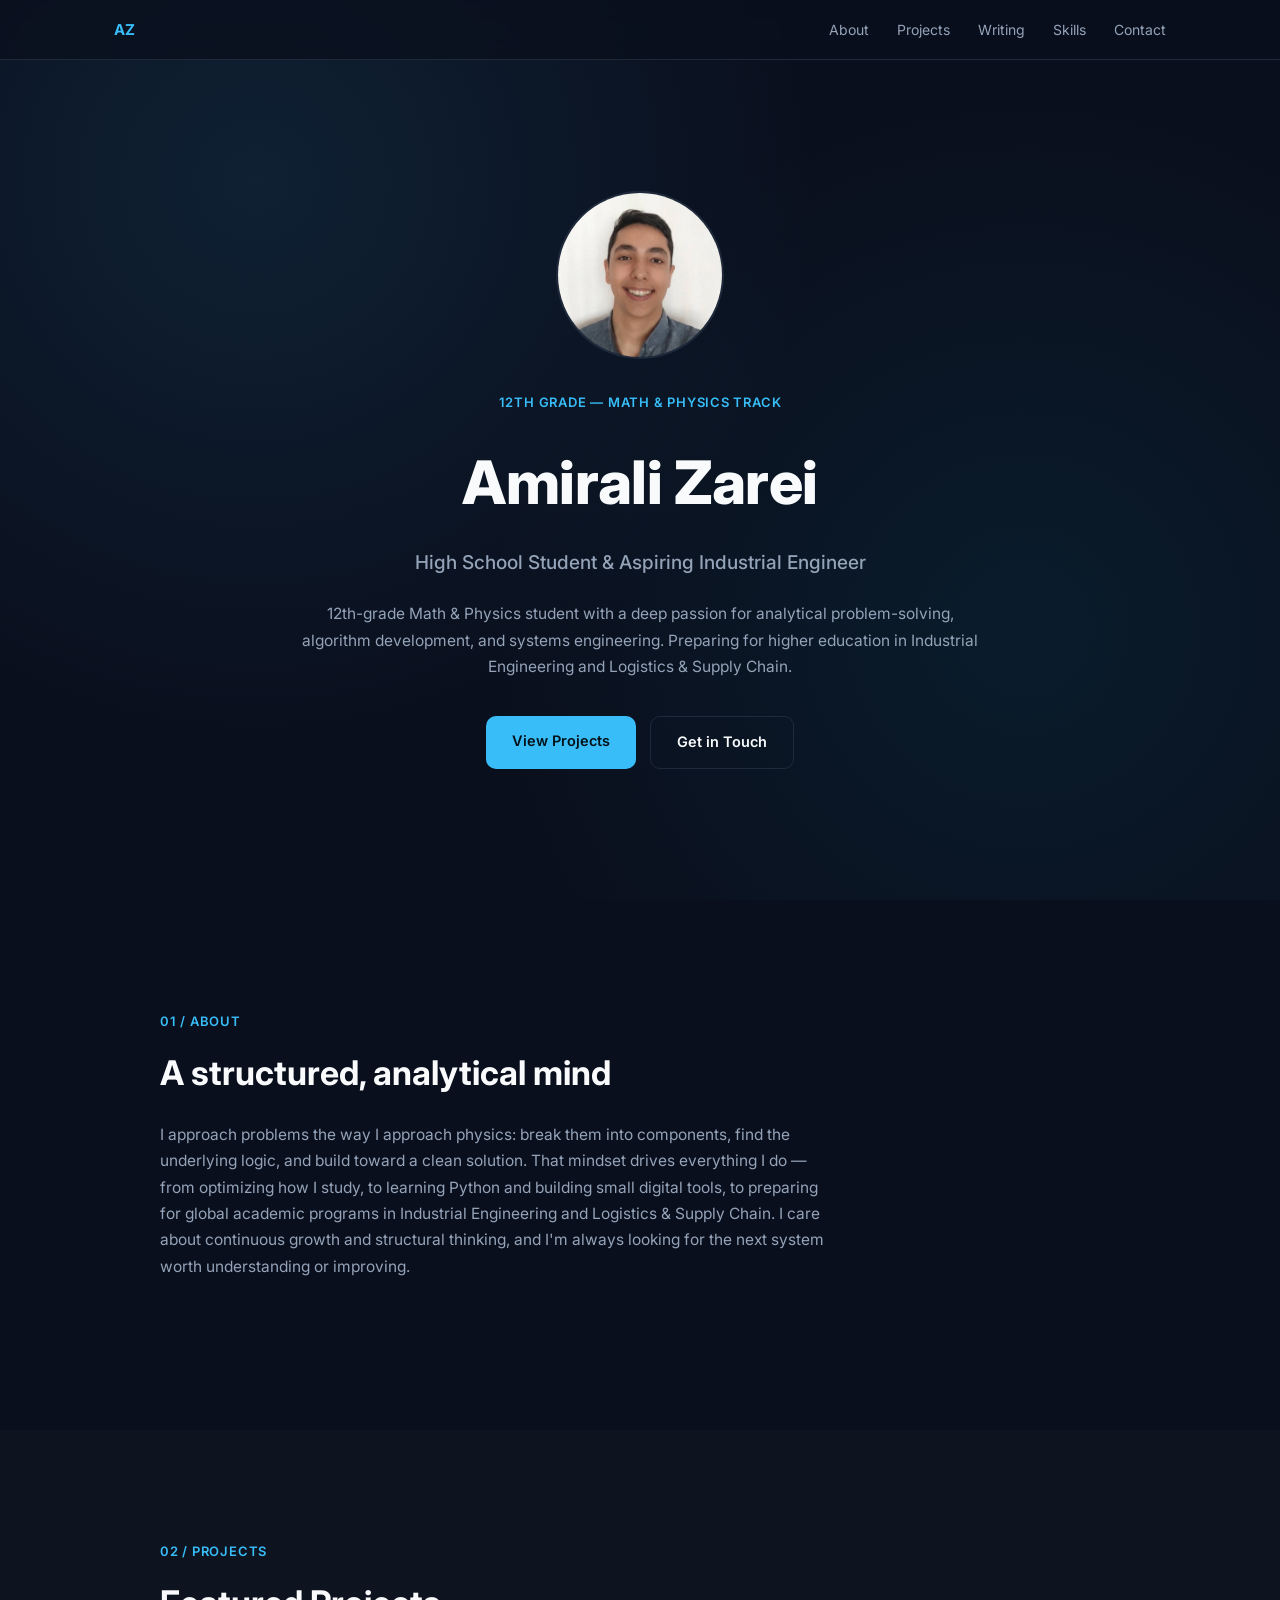
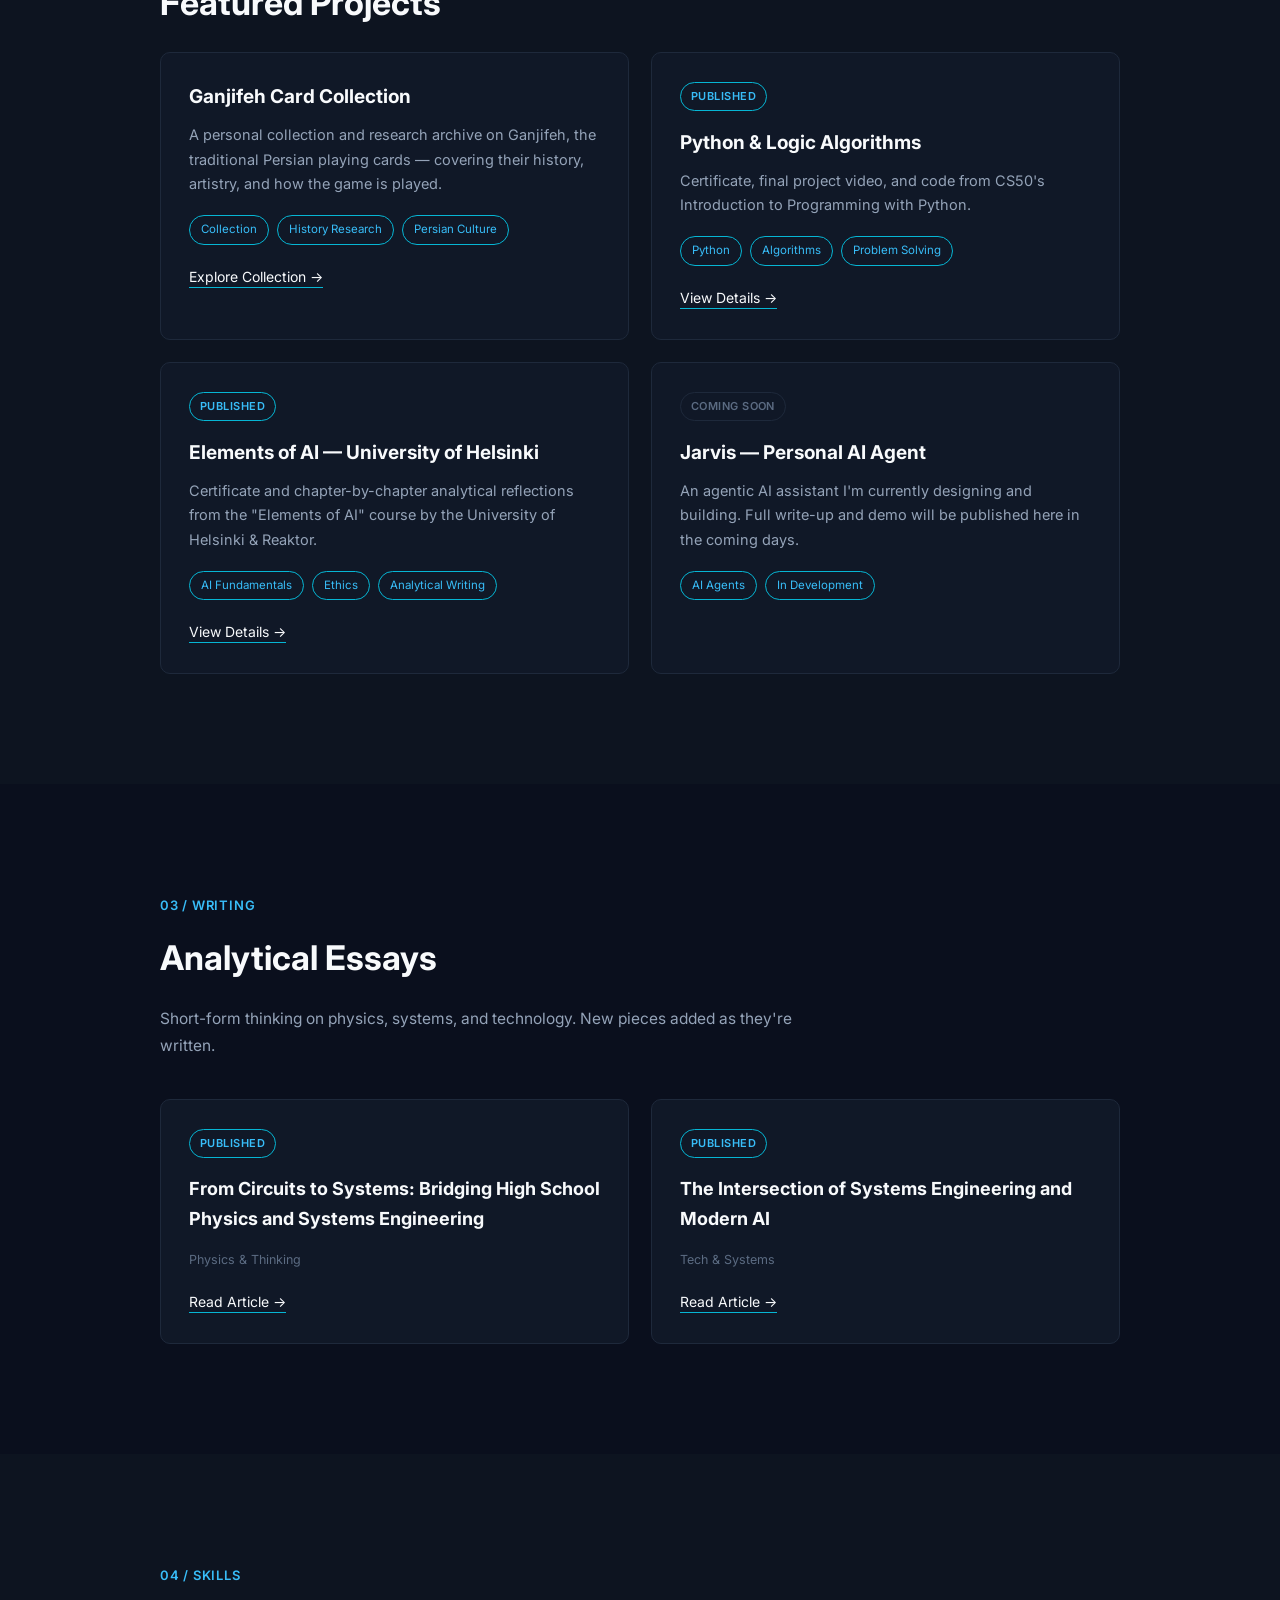
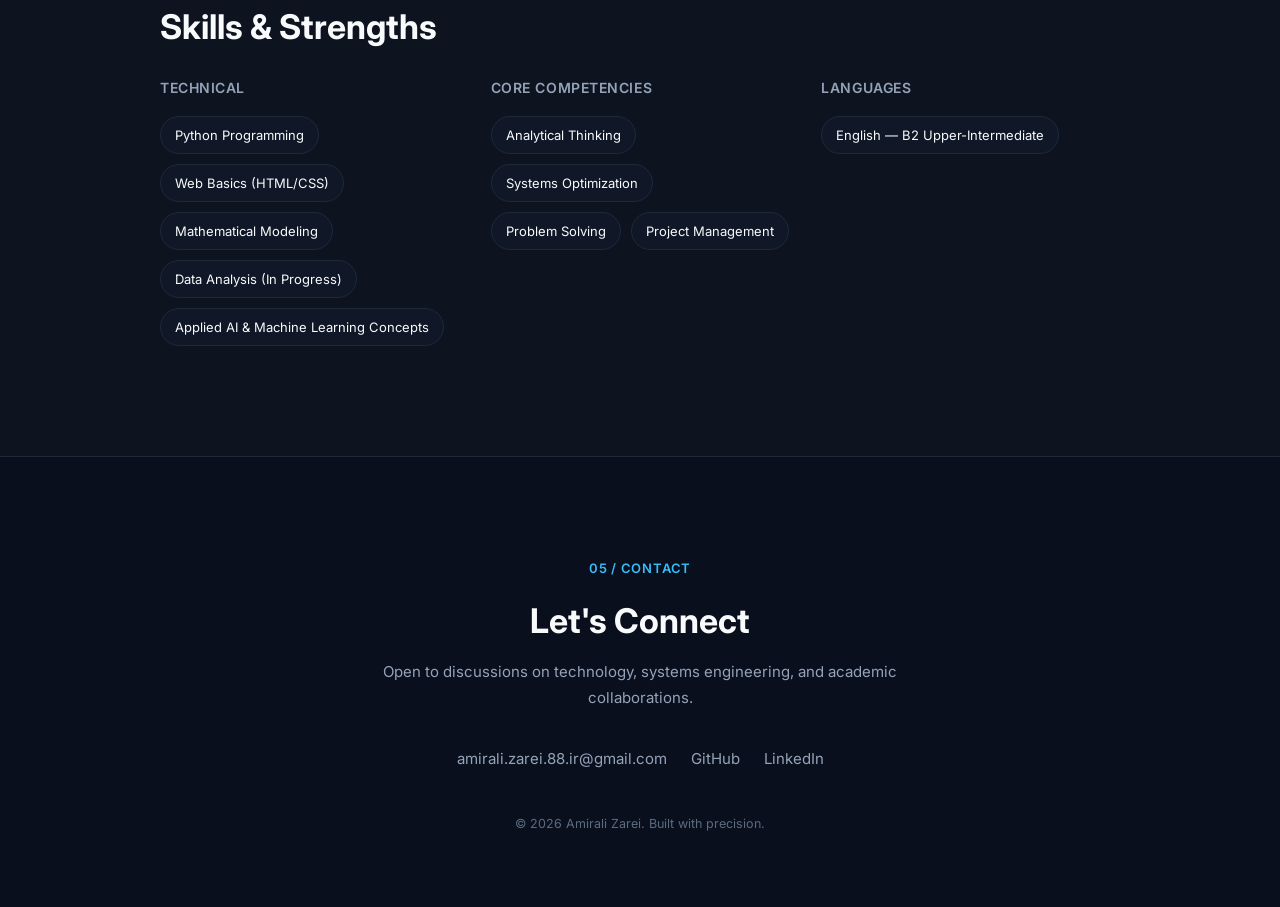
==== commit ba56a53a: "Rename index (2).html to index.html" ====
--- a/index.html
+++ b/index.html
@@ -1,515 +1,435 @@
 <!DOCTYPE html>
 <html lang="en">
 <head>
-<meta charset="utf-8"/>
-<meta content="width=device-width, initial-scale=1.0" name="viewport"/>
-<title>J.A.R.V.I.S.</title>
-<script src="https://cdn.tailwindcss.com"></script>
-<link href="https://fonts.googleapis.com" rel="preconnect"/>
-<link crossorigin="" href="https://fonts.gstatic.com" rel="preconnect"/>
-<link href="https://fonts.googleapis.com/css2?family=JetBrains+Mono:wght@400;500&family=Sora:wght@200;300;400;500;700&display=swap" rel="stylesheet"/>
+<meta charset="UTF-8">
+<meta name="viewport" content="width=device-width, initial-scale=1.0">
+<title>Amirali Zarei — Portfolio</title>
+<meta name="description" content="Amirali Zarei — High School Student & Aspiring Industrial Engineer">
+<link rel="preconnect" href="https://fonts.googleapis.com">
+<link href="https://fonts.googleapis.com/css2?family=Inter:wght@400;500;600;700;800&display=swap" rel="stylesheet">
 <style>
   :root{
-    --bg-primary:#03060a; --bg-secondary:#070c14; --panel-bg:#0a1420cc;
-    --neon-cyan:#00e5ff; --neon-blue:#0072ff; --neon-dim:#0a3d4d;
-    --text-primary:#d6faff; --text-secondary:#5fb8c9; --ok:#00ffb0; --alert:#ff3355;
-  }
-  *{box-sizing:border-box}
-  html,body{height:100%; margin:0; background:var(--bg-primary); color:var(--text-primary);
-    font-family:'Sora',sans-serif; overflow:hidden;}
-  .mono{font-family:'JetBrains Mono',monospace;}
-  .glass{background:var(--panel-bg); border:1px solid var(--neon-dim); border-radius:16px;
-    backdrop-filter: blur(10px);}
-  ::-webkit-scrollbar{width:6px} ::-webkit-scrollbar-thumb{background:var(--neon-dim);border-radius:3px}
-
-  /* ---------- boot layer ---------- */
-  #boot-layer{position:fixed; inset:0; background:var(--bg-primary); z-index:100;
-    display:flex; align-items:center; justify-content:center; transition:opacity .6s ease;}
-  #boot-layer.hidden{opacity:0; pointer-events:none;}
-  .boot-phase{display:none; flex-direction:column; align-items:center; text-align:center;}
-  .boot-phase.active{display:flex;}
-  .boot-logo-ring{width:64px;height:64px;border:2px solid var(--neon-cyan);border-radius:999px;
-    animation:pulse-ring 2.4s ease-in-out infinite; margin-bottom:18px;}
-  @keyframes pulse-ring{0%,100%{transform:scale(1);opacity:.7}50%{transform:scale(1.12);opacity:1}}
-  #scan-frame{position:relative; width:520px; max-width:80vw; aspect-ratio:4/3; border-radius:18px;
-    overflow:hidden; border:2px solid var(--neon-cyan); background:#000;
-    box-shadow:0 0 40px -8px var(--neon-cyan);}
-  #scan-video{width:100%;height:100%;object-fit:cover; filter:blur(2.5px) brightness(0.85); transform:scaleX(-1);}
-  #scan-canvas{position:absolute; inset:0; width:100%; height:100%;}
-  #skip-link{margin-top:22px; font-size:12px; color:var(--text-secondary); opacity:0; transition:opacity .5s;
-    cursor:pointer; text-decoration:underline; text-underline-offset:3px;}
-  #skip-link.show{opacity:1;}
-  .unlock-ring{position:absolute; border:2px solid var(--ok); border-radius:999px; opacity:0;}
-
-  /* ---------- central orb ---------- */
-  #orb-canvas{display:block;}
-
-  /* ---------- chat drawer w/ parabola notch ---------- */
-  #drawer-wrap{position:fixed; top:0; right:0; height:100%; display:flex; z-index:40;
-    transform:translateX(105%); transition:transform .45s cubic-bezier(.16,.9,.28,1);
-    pointer-events:none;}
-  #drawer-wrap.open{transform:translateX(0); pointer-events:auto;}
-  #drawer-notch{width:56px; height:100%; flex:0 0 auto; margin-top:0;}
-  #drawer-notch svg{width:100%; height:100%; display:block;}
-  #drawer-notch path{fill:var(--panel-bg); stroke:var(--neon-dim); stroke-width:1; vector-effect:non-scaling-stroke;}
-  #drawer-panel{width:360px; height:100%; background:var(--panel-bg); border-top:1px solid var(--neon-dim);
-    border-bottom:1px solid var(--neon-dim); backdrop-filter:blur(10px); display:flex; flex-direction:column;
-    padding:18px 16px;}
-
-  /* ---------- misc ---------- */
-  .dock-btn{background:var(--neon-dim); color:var(--text-primary); border:none; border-radius:10px;
-    padding:0 14px; height:44px; font-family:'Sora'; font-weight:600; font-size:13px; cursor:pointer;
-    transition:background .2s;}
-  .dock-btn:hover{background:var(--neon-blue);}
-  .dock-btn.active{background:var(--ok); color:#03060a;}
-  .dock-btn.alert{background:var(--alert);}
-  #camera-box img{width:100%; height:100%; object-fit:cover;}
-  .fade-in{animation:fadein .3s ease;}
-  @keyframes fadein{from{opacity:0} to{opacity:1}}
+    --bg: #0a0f1d;
+    --bg-elevated: #0d1420;
+    --bg-card: #101827;
+    --line: #1e293b;
+
+    --text: #f8fafc;
+    --text-dim: #94a3b8;
+    --text-faint: #5b6b82;
+
+    --accent: #38bdf8;
+    --accent-strong: #06b6d4;
+
+    --font: 'Inter', system-ui, -apple-system, sans-serif;
+    --radius: 10px;
+  }
+
+  *{ box-sizing: border-box; }
+  html{ scroll-behavior: smooth; }
+
+  body{
+    margin: 0;
+    background: var(--bg);
+    color: var(--text);
+    font-family: var(--font);
+    line-height: 1.7;
+    -webkit-font-smoothing: antialiased;
+  }
+
+  @media (prefers-reduced-motion: reduce){
+    html{ scroll-behavior: auto; }
+    *{ animation-duration: 0.01ms !important; transition-duration: 0.01ms !important; }
+  }
+
+  a{ color: inherit; text-decoration: none; }
+  :focus-visible{ outline: 2px solid var(--accent); outline-offset: 3px; }
+  ul{ margin:0; padding:0; list-style:none; }
+
+  /* ===== NAV ===== */
+  .nav{
+    position: fixed; top:0; left:0; right:0; z-index: 50;
+    background: rgba(10,15,29,0.75);
+    backdrop-filter: blur(10px);
+    border-bottom: 1px solid var(--line);
+  }
+  .nav-inner{
+    max-width: 1100px; margin: 0 auto;
+    padding: 16px 24px;
+    display: flex; align-items: center; justify-content: space-between;
+  }
+  .nav-logo{ font-weight: 700; font-size: 15px; letter-spacing: 0.02em; color: var(--accent); }
+  .nav-links{ display: flex; gap: 28px; }
+  .nav-links a{ font-size: 14px; color: var(--text-dim); transition: color .2s ease; }
+  .nav-links a:hover{ color: var(--text); }
+  .nav-toggle{ display:none; background:none; border:none; color:var(--text); font-size:22px; cursor:pointer; }
+
+  @media (max-width: 720px){
+    .nav-links{
+      position: absolute; top: 100%; left:0; right:0;
+      background: var(--bg-elevated);
+      flex-direction: column; gap: 0;
+      border-bottom: 1px solid var(--line);
+      max-height: 0; overflow: hidden;
+      transition: max-height .3s ease;
+    }
+    .nav-links.open{ max-height: 320px; }
+    .nav-links a{ padding: 14px 24px; border-top: 1px solid var(--line); }
+    .nav-toggle{ display: block; }
+  }
+
+  /* ===== HERO ===== */
+  .hero{
+    min-height: 100svh;
+    display: flex; align-items: center; justify-content: center;
+    padding: 120px 24px 60px;
+    position: relative;
+    overflow: hidden;
+  }
+  .hero::before{
+    content:"";
+    position:absolute; inset:0;
+    background:
+      radial-gradient(circle at 20% 20%, rgba(56,189,248,0.10), transparent 45%),
+      radial-gradient(circle at 80% 70%, rgba(6,182,212,0.08), transparent 45%);
+    pointer-events:none;
+  }
+  .hero-inner{ position:relative; z-index:1; max-width: 680px; text-align:center; }
+
+  /* ===== PHOTO + FORMULA HOVER ===== */
+  .photo-wrap{
+    position: relative;
+    width: 168px; height: 168px;
+    margin: 0 auto 32px;
+  }
+  .photo{
+    width: 100%; height: 100%;
+    border-radius: 50%;
+    object-fit: cover;
+    border: 2px solid var(--line);
+    display: block;
+    transition: border-color .3s ease, transform .3s ease;
+  }
+  .photo-wrap:hover .photo{
+    border-color: var(--accent-strong);
+    transform: scale(1.03);
+  }
+  .formula{
+    position: absolute;
+    font-size: 13px;
+    font-weight: 600;
+    color: var(--accent);
+    opacity: 0;
+    pointer-events: none;
+    white-space: nowrap;
+    transition: opacity .35s ease, transform .35s ease;
+    text-shadow: 0 0 12px rgba(56,189,248,0.5);
+  }
+  .photo-wrap:hover .formula{ opacity: 1; }
+
+  .f1{ top: -6%;  left: -34%; transition-delay: 0s; }
+  .f2{ top: 14%;  right: -40%; transition-delay: .06s; }
+  .f3{ bottom: 6%; left: -42%; transition-delay: .12s; }
+  .f4{ bottom: -10%; right: -30%; transition-delay: .18s; }
+  .f5{ top: 46%; left: -50%; transition-delay: .24s; }
+  .f6{ top: 46%; right: -34%; transition-delay: .3s; }
+
+  .photo-wrap:hover .f1{ transform: translateY(-8px); }
+  .photo-wrap:hover .f2{ transform: translateY(-6px); }
+  .photo-wrap:hover .f3{ transform: translateY(8px); }
+  .photo-wrap:hover .f4{ transform: translateY(6px); }
+  .photo-wrap:hover .f5{ transform: translateX(-6px); }
+  .photo-wrap:hover .f6{ transform: translateX(6px); }
+
+  @media (max-width: 480px){
+    .formula{ display: none; }
+  }
+  .eyebrow{
+    font-size: 13px; font-weight: 600; letter-spacing: 0.06em;
+    color: var(--accent); text-transform: uppercase; margin: 0 0 18px;
+  }
+  .hero h1{
+    font-size: clamp(36px, 6.5vw, 60px);
+    font-weight: 800; margin: 0 0 14px; letter-spacing: -0.01em;
+  }
+  .hero .headline{ font-size: 19px; color: var(--text-dim); font-weight: 500; margin: 0 0 22px; }
+  .hero .bio{ font-size: 15.5px; color: var(--text-dim); margin: 0 0 36px; }
+
+  .btn{
+    display: inline-block; padding: 13px 26px; border-radius: var(--radius);
+    font-size: 14.5px; font-weight: 600; transition: transform .2s ease, background .2s ease, border-color .2s ease;
+  }
+  .btn-primary{ background: var(--accent); color: #04121a; }
+  .btn-primary:hover{ transform: translateY(-2px); background: #5fd0fc; }
+  .btn-ghost{ border: 1px solid var(--line); color: var(--text); }
+  .btn-ghost:hover{ border-color: var(--accent-strong); transform: translateY(-2px); }
+  .hero-cta{ display:flex; gap:14px; justify-content:center; flex-wrap:wrap; }
+
+  /* ===== SECTIONS ===== */
+  .section{ padding: 110px 24px; }
+  .section-alt{ background: var(--bg-elevated); }
+  .section-inner{ max-width: 960px; margin: 0 auto; }
+  .section-label{ font-size: 13px; font-weight: 600; color: var(--accent); letter-spacing: 0.06em; text-transform: uppercase; margin: 0 0 12px; }
+  .section-title{ font-size: clamp(26px, 4vw, 34px); font-weight: 700; margin: 0 0 20px; }
+  .section-text{ color: var(--text-dim); font-size: 15.5px; max-width: 680px; margin: 0 0 40px; }
+
+  /* ===== PROJECTS ===== */
+  .grid-2{ display: grid; grid-template-columns: repeat(2, 1fr); gap: 22px; }
+  @media (max-width: 720px){ .grid-2{ grid-template-columns: 1fr; } }
+
+  .card{
+    background: var(--bg-card); border: 1px solid var(--line); border-radius: var(--radius);
+    padding: 28px; transition: border-color .25s ease, transform .25s ease;
+  }
+  .card:hover{ border-color: var(--accent-strong); transform: translateY(-3px); }
+  .card h3{ font-size: 19px; margin: 0 0 10px; }
+  .card p{ color: var(--text-dim); font-size: 14.5px; margin: 0 0 18px; }
+  .tags{ display:flex; flex-wrap:wrap; gap:8px; margin-bottom: 18px; }
+  .tag{ font-size: 11.5px; color: var(--accent); border: 1px solid var(--accent-strong); border-radius: 100px; padding: 4px 11px; }
+  .card-link{ font-size: 14px; border-bottom: 1px solid var(--accent-strong); padding-bottom: 2px; transition: color .2s ease, border-color .2s ease; }
+  .card-link:hover{ color: var(--accent); border-color: var(--accent); }
+
+  /* ===== WRITING ===== */
+  .writing-card{
+    background: var(--bg-card); border: 1px solid var(--line); border-radius: var(--radius);
+    padding: 28px; position: relative;
+  }
+  .status{
+    font-size: 11px; font-weight: 600; letter-spacing: 0.04em; text-transform: uppercase;
+    color: var(--text-faint); border: 1px solid var(--line); border-radius: 100px;
+    padding: 4px 10px; display: inline-block; margin-bottom: 16px;
+  }
+  .status-published{ color: var(--accent); border-color: var(--accent-strong); }
+  .writing-card h3{ font-size: 18px; margin: 0 0 10px; }
+  .writing-tag{ font-size: 12.5px; color: var(--text-faint); }
+
+  /* ===== SKILLS ===== */
+  .skills-grid{ display:grid; grid-template-columns: repeat(3,1fr); gap: 32px; }
+  @media (max-width: 820px){ .skills-grid{ grid-template-columns: 1fr; } }
+  .skill-group h3{ font-size: 14px; color: var(--text-dim); font-weight: 600; margin: 0 0 16px; text-transform: uppercase; letter-spacing: .04em; }
+  .chips{ display:flex; flex-wrap:wrap; gap:10px; }
+  .chip{ font-size: 13px; background: var(--bg-card); border: 1px solid var(--line); border-radius: 100px; padding: 7px 14px; }
+
+  /* ===== FOOTER ===== */
+  .footer{ padding: 100px 24px 60px; text-align:center; border-top: 1px solid var(--line); }
+  .footer-inner{ max-width: 600px; margin: 0 auto; }
+  .footer .section-title{ margin-bottom: 10px; }
+  .footer-subtitle{ color: var(--text-dim); font-size: 15px; margin: 0 0 36px; }
+  .contact-links{ display:flex; justify-content:center; gap:24px; flex-wrap:wrap; margin-bottom: 40px; }
+  .contact-links a{ font-size: 15px; color: var(--text-dim); border-bottom: 1px solid transparent; transition: color .2s ease, border-color .2s ease; }
+  .contact-links a:hover{ color: var(--accent); border-color: var(--accent); }
+  .footer-note{ font-size: 12.5px; color: var(--text-faint); }
+
+  /* ===== REVEAL ===== */
+  .reveal{ opacity:0; transform: translateY(18px); transition: opacity .7s ease, transform .7s ease; }
+  .reveal.is-visible{ opacity:1; transform: translateY(0); }
 </style>
 </head>
-<body class="mono">
-
-<!-- ============================================================ -->
-<!-- BOOT / FACE-SCAN / UNLOCK -- purely cosmetic front door.       -->
-<!-- Does not authenticate anything; only gates how the HUD opens. -->
-<!-- ============================================================ -->
-<div id="boot-layer">
-  <div id="phase-init" class="boot-phase active">
-    <div class="boot-logo-ring"></div>
-    <div style="font-size:28px; letter-spacing:.35em; font-weight:300;">J . A . R . V . I . S</div>
-    <div style="color:var(--neon-cyan); font-size:13px; margin-top:14px; letter-spacing:.15em;">SYSTEM INITIALIZING...</div>
-    <div style="color:var(--text-secondary); font-size:11px; margin-top:6px; letter-spacing:.1em;">PLEASE SIT IN FRONT OF CAMERA</div>
-    <div id="init-countdown" class="mono" style="font-size:44px; color:var(--neon-cyan); margin-top:26px;">2</div>
+<body>
+
+<nav class="nav">
+  <div class="nav-inner">
+    <a href="#top" class="nav-logo">AZ</a>
+    <button class="nav-toggle" id="navToggle" aria-label="Toggle menu">☰</button>
+    <ul class="nav-links" id="navLinks">
+      <li><a href="#about">About</a></li>
+      <li><a href="#projects">Projects</a></li>
+      <li><a href="#writing">Writing</a></li>
+      <li><a href="#skills">Skills</a></li>
+      <li><a href="#contact">Contact</a></li>
+    </ul>
   </div>
-
-  <div id="phase-scan" class="boot-phase">
-    <div style="display:flex; gap:48px; align-items:center;">
-      <div id="scan-frame">
-        <img id="scan-video" src="" alt=""/>
-        <canvas id="scan-canvas"></canvas>
+</nav>
+
+<header class="hero" id="top">
+  <div class="hero-inner reveal">
+    <div class="photo-wrap">
+      <img class="photo" src="profile.jpg" alt="Amirali Zarei">
+      <span class="formula f1">E = mc²</span>
+      <span class="formula f2">F = ma</span>
+      <span class="formula f3">v = u + at</span>
+      <span class="formula f4">λ = h / p</span>
+      <span class="formula f5">∮E·dA = Q/ε₀</span>
+      <span class="formula f6">ψ(x,t)</span>
+    </div>
+    <p class="eyebrow">12th Grade — Math & Physics Track</p>
+    <h1>Amirali Zarei</h1>
+    <p class="headline">High School Student & Aspiring Industrial Engineer</p>
+    <p class="bio">12th-grade Math &amp; Physics student with a deep passion for analytical problem-solving, algorithm development, and systems engineering. Preparing for higher education in Industrial Engineering and Logistics &amp; Supply Chain.</p>
+    <div class="hero-cta">
+      <a href="#projects" class="btn btn-primary">View Projects</a>
+      <a href="mailto:amirali.zarei.88.ir@gmail.com" class="btn btn-ghost">Get in Touch</a>
+    </div>
+  </div>
+</header>
+
+<main>
+
+  <section class="section" id="about">
+    <div class="section-inner">
+      <p class="section-label">01 / About</p>
+      <h2 class="section-title">A structured, analytical mind</h2>
+      <p class="section-text">
+        I approach problems the way I approach physics: break them into components, find the underlying logic, and build toward a clean solution. That mindset drives everything I do — from optimizing how I study, to learning Python and building small digital tools, to preparing for global academic programs in Industrial Engineering and Logistics &amp; Supply Chain. I care about continuous growth and structural thinking, and I'm always looking for the next system worth understanding or improving.
+      </p>
+    </div>
+  </section>
+
+  <section class="section section-alt" id="projects">
+    <div class="section-inner">
+      <p class="section-label">02 / Projects</p>
+      <h2 class="section-title">Featured Projects</h2>
+
+      <div class="grid-2">
+        <article class="card reveal">
+          <h3>Ganjifeh Card Collection</h3>
+          <p>A personal collection and research archive on Ganjifeh, the traditional Persian playing cards — covering their history, artistry, and how the game is played.</p>
+          <div class="tags">
+            <span class="tag">Collection</span>
+            <span class="tag">History Research</span>
+            <span class="tag">Persian Culture</span>
+          </div>
+          <a href="https://amiralicollection.wordpress.com/" class="card-link" target="_blank" rel="noopener">Explore Collection →</a>
+        </article>
+
+        <article class="card reveal">
+          <span class="status status-published">Published</span>
+          <h3>Python & Logic Algorithms</h3>
+          <p>Certificate, final project video, and code from CS50's Introduction to Programming with Python.</p>
+          <div class="tags">
+            <span class="tag">Python</span>
+            <span class="tag">Algorithms</span>
+            <span class="tag">Problem Solving</span>
+          </div>
+          <a href="projects/python-cs50.html" class="card-link">View Details →</a>
+        </article>
+
+        <article class="card reveal">
+          <span class="status status-published">Published</span>
+          <h3>Elements of AI — University of Helsinki</h3>
+          <p>Certificate and chapter-by-chapter analytical reflections from the "Elements of AI" course by the University of Helsinki &amp; Reaktor.</p>
+          <div class="tags">
+            <span class="tag">AI Fundamentals</span>
+            <span class="tag">Ethics</span>
+            <span class="tag">Analytical Writing</span>
+          </div>
+          <a href="projects/elements-of-ai.html" class="card-link">View Details →</a>
+        </article>
+
+        <article class="card reveal">
+          <span class="status">Coming Soon</span>
+          <h3>Jarvis — Personal AI Agent</h3>
+          <p>An agentic AI assistant I'm currently designing and building. Full write-up and demo will be published here in the coming days.</p>
+          <div class="tags">
+            <span class="tag">AI Agents</span>
+            <span class="tag">In Development</span>
+          </div>
+        </article>
       </div>
-      <div style="text-align:left; width:180px;">
-        <div style="color:var(--text-secondary); font-size:11px; letter-spacing:.1em;">FACE MATCHING</div>
-        <div id="scan-pct" class="mono" style="color:var(--neon-cyan); font-size:30px; font-weight:700; margin:6px 0 14px;">0%</div>
-        <div style="height:4px; background:var(--neon-dim); border-radius:2px; overflow:hidden; width:100%;">
-          <div id="scan-bar" style="height:100%; width:0%; background:var(--neon-cyan); transition:width .2s;"></div>
+    </div>
+  </section>
+
+  <section class="section" id="writing">
+    <div class="section-inner">
+      <p class="section-label">03 / Writing</p>
+      <h2 class="section-title">Analytical Essays</h2>
+      <p class="section-text">Short-form thinking on physics, systems, and technology. New pieces added as they're written.</p>
+
+      <div class="grid-2">
+        <article class="writing-card reveal">
+          <span class="status status-published">Published</span>
+          <h3>From Circuits to Systems: Bridging High School Physics and Systems Engineering</h3>
+          <span class="writing-tag">Physics &amp; Thinking</span>
+          <div style="margin-top:16px;">
+            <a href="essays/circuits-to-systems.html" class="card-link">Read Article →</a>
+          </div>
+        </article>
+
+        <article class="writing-card reveal">
+          <span class="status status-published">Published</span>
+          <h3>The Intersection of Systems Engineering and Modern AI</h3>
+          <span class="writing-tag">Tech &amp; Systems</span>
+          <div style="margin-top:16px;">
+            <a href="essays/ai-systems-intersection.html" class="card-link">Read Article →</a>
+          </div>
+        </article>
+      </div>
+    </div>
+  </section>
+
+  <section class="section section-alt" id="skills">
+    <div class="section-inner">
+      <p class="section-label">04 / Skills</p>
+      <h2 class="section-title">Skills & Strengths</h2>
+
+      <div class="skills-grid">
+        <div class="skill-group reveal">
+          <h3>Technical</h3>
+          <div class="chips">
+            <span class="chip">Python Programming</span>
+            <span class="chip">Web Basics (HTML/CSS)</span>
+            <span class="chip">Mathematical Modeling</span>
+            <span class="chip">Data Analysis (In Progress)</span>
+            <span class="chip">Applied AI &amp; Machine Learning Concepts</span>
+          </div>
         </div>
-        <div id="scan-status" style="color:var(--text-secondary); font-size:11px; margin-top:14px;">SCANNING...</div>
-        <div style="color:var(--text-secondary); font-size:10px; margin-top:3px;">PLEASE HOLD STILL</div>
+        <div class="skill-group reveal">
+          <h3>Core Competencies</h3>
+          <div class="chips">
+            <span class="chip">Analytical Thinking</span>
+            <span class="chip">Systems Optimization</span>
+            <span class="chip">Problem Solving</span>
+            <span class="chip">Project Management</span>
+          </div>
+        </div>
+        <div class="skill-group reveal">
+          <h3>Languages</h3>
+          <div class="chips">
+            <span class="chip">English — B2 Upper-Intermediate</span>
+          </div>
+        </div>
       </div>
     </div>
-    <div id="skip-link">no camera? click to continue</div>
+  </section>
+
+</main>
+
+<footer class="footer" id="contact">
+  <div class="footer-inner reveal">
+    <p class="section-label">05 / Contact</p>
+    <h2 class="section-title">Let's Connect</h2>
+    <p class="footer-subtitle">Open to discussions on technology, systems engineering, and academic collaborations.</p>
+    <div class="contact-links">
+      <a href="mailto:amirali.zarei.88.ir@gmail.com">amirali.zarei.88.ir@gmail.com</a>
+      <a href="https://github.com/amiralizarei88" target="_blank" rel="noopener">GitHub</a>
+      <a href="#" target="_blank" rel="noopener">LinkedIn</a>
+    </div>
+    <p class="footer-note">© 2026 Amirali Zarei. Built with precision.</p>
   </div>
-
-  <div id="phase-unlock" class="boot-phase" style="position:relative; width:100%; height:100%;">
-    <div style="position:absolute; inset:0; display:flex; flex-direction:column; align-items:center; justify-content:center;">
-      <div class="unlock-ring" id="unlock-ring-1" style="width:120px;height:120px;"></div>
-      <div class="unlock-ring" id="unlock-ring-2" style="width:120px;height:120px;"></div>
-      <div style="font-size:24px; font-weight:700; color:var(--text-primary); z-index:1;">ACCESS GRANTED</div>
-      <div id="unlock-welcome" class="mono" style="font-size:12px; color:var(--text-secondary); margin-top:10px; letter-spacing:.1em; z-index:1;"></div>
-    </div>
-  </div>
-</div>
-
-<!-- ============================================================ -->
-<!-- MAIN HUD                                                       -->
-<!-- ============================================================ -->
-<div id="main-hud" style="height:100vh; display:flex; flex-direction:column; opacity:0; transition:opacity .5s;">
-
-  <!-- top bar -->
-  <div style="display:flex; justify-content:space-between; align-items:flex-start; padding:16px 20px 6px;">
-    <div id="camera-box" class="glass" style="width:190px; height:128px; position:relative; overflow:hidden;">
-      <div style="position:absolute; top:6px; left:10px; font-size:10px; font-weight:700; color:var(--text-secondary); z-index:2; letter-spacing:.08em;">CAMERA</div>
-      <img id="camera-feed" src="" style="display:none; width:100%; height:100%; object-fit:cover;"/>
-      <div id="camera-placeholder" style="height:100%; display:flex; align-items:center; justify-content:center;
-        color:var(--neon-dim); font-size:11px; text-align:center;">CAMERA<br/>OFF</div>
-    </div>
-    <div style="display:flex; gap:10px;">
-      <div class="glass" style="width:150px; height:70px; padding:8px 12px;">
-        <div style="font-size:9px; font-weight:700; color:var(--text-secondary); letter-spacing:.08em;">DATE &amp; TIME</div>
-        <div id="hud-date" class="mono" style="font-size:12px; font-weight:700; margin-top:8px;">--</div>
-        <div id="hud-time" class="mono" style="font-size:12px; color:var(--text-secondary);">--:--:--</div>
-      </div>
-      <div class="glass" style="width:210px; height:70px; padding:8px 12px;">
-        <div style="font-size:9px; font-weight:700; color:var(--text-secondary); letter-spacing:.08em;">SYSTEM METRICS</div>
-        <div style="display:flex; gap:16px; margin-top:8px;">
-          <span id="hud-cpu" class="mono" style="font-size:11px;">CPU --%</span>
-          <span id="hud-ram" class="mono" style="font-size:11px;">RAM --%</span>
-        </div>
-        <div id="hud-net" class="mono" style="font-size:11px; margin-top:4px;">NET -- KB/s</div>
-      </div>
-    </div>
-  </div>
-
-  <!-- center -->
-  <div style="flex:1; display:flex; flex-direction:column; align-items:center; justify-content:flex-end; padding-bottom:14px;">
-    <canvas id="orb-canvas" width="300" height="300"></canvas>
-    <div id="hud-status" style="font-size:16px; font-weight:700; color:var(--neon-cyan); margin-top:10px; letter-spacing:.05em;">IDLE</div>
-    <div id="hud-substatus" style="font-size:11px; color:var(--text-secondary); margin-top:3px;">System is ready</div>
-    <div id="hud-vision-status" style="font-size:11px; color:var(--text-secondary); margin-top:8px; height:14px;"></div>
-  </div>
-
-  <!-- dock -->
-  <div style="display:flex; gap:10px; padding:0 20px 20px;">
-    <input id="entry" type="text" placeholder="Type a command, or use the mic (English / farsi) ..."
-      class="mono" style="flex:1; background:var(--bg-secondary); border:1px solid var(--neon-dim); border-radius:10px;
-      color:var(--text-primary); padding:0 14px; height:44px; font-size:13px;"/>
-    <button class="dock-btn" id="btn-mic">LISTEN</button>
-    <button class="dock-btn" id="btn-lang">FA-&gt;EN</button>
-    <button class="dock-btn" id="btn-vision">VISION</button>
-    <button class="dock-btn" id="btn-camera">CAM</button>
-    <button class="dock-btn" id="btn-voice">JARVIS M</button>
-    <button class="dock-btn" id="btn-network">ONLINE</button>
-    <button class="dock-btn" id="btn-drawer">LOG</button>
-    <button class="dock-btn" id="btn-memory">MEMORY</button>
-    <button class="dock-btn" id="btn-export" style="width:44px; padding:0;">EXP</button>
-    <button class="dock-btn" id="btn-send" style="background:var(--neon-blue); color:#03060a;">SEND</button>
-  </div>
-
-  <!-- memory panel -->
-  <div id="memory-panel" class="glass" style="display:none; margin:0 20px 16px; padding:16px;">
-    <div style="font-size:12px; font-weight:700; color:var(--text-secondary); margin-bottom:8px;">SAVED MEMORY</div>
-    <div id="memory-list" class="mono" style="background:var(--bg-secondary); border-radius:10px; padding:10px;
-      font-size:12px; max-height:120px; overflow-y:auto; margin-bottom:10px; white-space:pre-line;">(nothing saved yet)</div>
-    <div style="display:flex; gap:8px; margin-bottom:8px;">
-      <input id="memory-add-input" class="mono" placeholder="Fact to remember ..." style="flex:1; background:var(--bg-secondary);
-        border:1px solid var(--neon-dim); border-radius:8px; color:var(--text-primary); padding:0 10px; height:36px; font-size:12px;"/>
-      <button class="dock-btn" id="btn-memory-add" style="background:var(--ok); color:#03060a;">Remember</button>
-    </div>
-    <div style="display:flex; gap:8px;">
-      <input id="memory-forget-input" class="mono" placeholder="Paste exact saved line to remove ..." style="flex:1; background:var(--bg-secondary);
-        border:1px solid var(--neon-dim); border-radius:8px; color:var(--text-primary); padding:0 10px; height:36px; font-size:12px;"/>
-      <button class="dock-btn" id="btn-memory-forget" style="background:#4a2a2a;">Forget</button>
-    </div>
-  </div>
-</div>
-
-<!-- chat drawer -->
-<div id="drawer-wrap">
-  <div id="drawer-notch">
-    <svg viewBox="0 0 100 100" preserveAspectRatio="none">
-      <path d="M100,0 Q20,0 0,50 Q20,100 100,100 Z"/>
-    </svg>
-  </div>
-  <div id="drawer-panel">
-    <div style="font-size:12px; font-weight:700; color:var(--text-secondary); margin-bottom:8px; letter-spacing:.08em;">CHAT LOG</div>
-    <div id="chat-log" class="mono" style="flex:1; overflow-y:auto; font-size:12px; line-height:1.5; padding-right:4px;"></div>
-    <div style="font-size:10px; font-weight:700; color:var(--text-secondary); margin:10px 0 4px; letter-spacing:.08em;">REASONING STREAM</div>
-    <div id="reasoning-log" class="mono" style="height:110px; overflow-y:auto; font-size:10px; color:var(--text-secondary);
-      background:var(--bg-secondary); border-radius:10px; padding:8px; line-height:1.5;"></div>
-  </div>
-</div>
+</footer>
 
 <script>
-const FACE_EDGES = [[10,338],[338,297],[297,332],[332,284],[284,251],[251,389],[389,356],[356,454],[454,323],[323,361],[361,288],[288,397],[397,365],[365,379],[379,378],[378,400],[400,377],[377,152],[152,148],[148,176],[176,149],[149,150],[150,136],[136,172],[172,58],[58,132],[132,93],[93,234],[234,127],[127,162],[162,21],[21,54],[54,103],[103,67],[67,109],[109,10],[33,7],[7,163],[163,144],[144,145],[145,153],[153,154],[154,155],[155,133],[133,173],[173,157],[157,158],[158,159],[159,160],[160,161],[161,246],[246,33],[263,249],[249,390],[390,373],[373,374],[374,380],[380,381],[381,382],[382,398],[398,384],[384,385],[385,386],[386,387],[387,388],[388,466],[466,263],[55,65],[65,52],[52,53],[53,46],[46,124],[124,35],[35,111],[111,117],[117,118],[118,119],[119,120],[120,121],[121,128],[128,245],[245,193],[193,55],[285,295],[295,282],[282,283],[283,276],[276,353],[353,265],[265,261],[261,448],[448,449],[449,450],[450,451],[451,452],[452,464],[464,417],[417,413],[413,285],[168,6],[6,197],[197,195],[195,5],[5,4],[4,45],[45,220],[220,115],[115,64],[64,98],[98,97],[97,2],[2,326],[326,327],[327,294],[294,278],[278,344],[344,440],[440,275],[61,146],[146,91],[91,181],[181,84],[84,17],[17,314],[314,405],[405,321],[321,375],[375,291],[291,308],[308,324],[324,318],[318,402],[402,317],[317,14],[14,87],[87,178],[178,88],[88,95],[95,185],[185,40],[40,39],[39,37],[37,0],[0,267],[267,269],[269,270],[270,409],[409,415],[415,310],[310,311],[311,312],[312,13],[13,82],[82,81],[81,80],[80,191],[191,78]];
-
-// ---------------------------------------------------------------
-// tiny fetch helpers
-// ---------------------------------------------------------------
-async function postAction(action, extra) {
-  try {
-    const res = await fetch('/api/action', {
-      method: 'POST', headers: {'Content-Type': 'application/json'},
-      body: JSON.stringify(Object.assign({action}, extra || {}))
-    });
-    return await res.json();
-  } catch (e) { return {ok:false, error:String(e)}; }
-}
-async function getState() {
-  const res = await fetch('/api/state', {cache:'no-store'});
-  return await res.json();
-}
-
-// ---------------------------------------------------------------
-// BOOT SEQUENCE
-// ---------------------------------------------------------------
-const bootLayer = document.getElementById('boot-layer');
-const phaseInit = document.getElementById('phase-init');
-const phaseScan = document.getElementById('phase-scan');
-const phaseUnlock = document.getElementById('phase-unlock');
-const mainHud = document.getElementById('main-hud');
-const scanVideo = document.getElementById('scan-video');
-const scanCanvas = document.getElementById('scan-canvas');
-const scanCtx = scanCanvas.getContext('2d');
-const skipLink = document.getElementById('skip-link');
-
-let bootDone = false;
-let stableFaceMs = 0;
-let lastTick = performance.now();
-const STABLE_REQUIRED_MS = 2400;
-
-function setBootPhase(name) {
-  [phaseInit, phaseScan, phaseUnlock].forEach(el => el.classList.remove('active'));
-  ({init: phaseInit, scan: phaseScan, unlock: phaseUnlock})[name].classList.add('active');
-}
-
-let countdown = 2;
-const countdownEl = document.getElementById('init-countdown');
-const countdownTimer = setInterval(() => {
-  countdown -= 1;
-  if (countdown <= 0) {
-    clearInterval(countdownTimer);
-    setBootPhase('scan');
-    scanVideo.src = '/camera.mjpg?boot=' + Date.now();
-    setTimeout(() => skipLink.classList.add('show'), 6000);
+  // mobile nav toggle
+  const navToggle = document.getElementById('navToggle');
+  const navLinks = document.getElementById('navLinks');
+  navToggle.addEventListener('click', () => navLinks.classList.toggle('open'));
+  navLinks.querySelectorAll('a').forEach(a => a.addEventListener('click', () => navLinks.classList.remove('open')));
+
+  // scroll reveal
+  const revealEls = document.querySelectorAll('.reveal');
+  if ('IntersectionObserver' in window) {
+    const observer = new IntersectionObserver((entries) => {
+      entries.forEach((entry) => {
+        if (entry.isIntersecting) {
+          entry.target.classList.add('is-visible');
+          observer.unobserve(entry.target);
+        }
+      });
+    }, { threshold: 0.15, rootMargin: '0px 0px -40px 0px' });
+    revealEls.forEach((el) => observer.observe(el));
   } else {
-    countdownEl.textContent = countdown;
-  }
-}, 1000);
-
-skipLink.addEventListener('click', () => finishUnlock());
-
-function drawFaceMesh(landmarks) {
-  const w = scanCanvas.width = scanCanvas.clientWidth;
-  const h = scanCanvas.height = scanCanvas.clientHeight;
-  scanCtx.clearRect(0, 0, w, h);
-  if (!landmarks || !landmarks.length) return;
-  const pt = i => landmarks[i] ? [ (1 - landmarks[i][0]) * w, landmarks[i][1] * h ] : null;
-  scanCtx.strokeStyle = 'rgba(0,229,255,0.85)';
-  scanCtx.lineWidth = 1;
-  scanCtx.beginPath();
-  for (const pair of FACE_EDGES) {
-    const pa = pt(pair[0]), pb = pt(pair[1]);
-    if (!pa || !pb) continue;
-    scanCtx.moveTo(pa[0], pa[1]);
-    scanCtx.lineTo(pb[0], pb[1]);
-  }
-  scanCtx.stroke();
-}
-
-function finishUnlock() {
-  if (bootDone) return;
-  bootDone = true;
-  postAction('face_unlock');
-  setBootPhase('unlock');
-  document.getElementById('unlock-welcome').textContent = 'WELCOME BACK AMIRALI';
-  ['unlock-ring-1', 'unlock-ring-2'].forEach((id, i) => {
-    const el = document.getElementById(id);
-    el.animate(
-      [{width:'120px', height:'120px', opacity:0.9}, {width: (900+i*400)+'px', height:(900+i*400)+'px', opacity:0}],
-      {duration: 1000, easing:'ease-out', fill:'forwards'}
-    );
-  });
-  setTimeout(() => {
-    bootLayer.classList.add('hidden');
-    mainHud.style.opacity = '1';
-  }, 1100);
-}
-
-// ---------------------------------------------------------------
-// CENTRAL ORB
-// ---------------------------------------------------------------
-const orbCanvas = document.getElementById('orb-canvas');
-const orbCtx = orbCanvas.getContext('2d');
-let orbState = 'idle';
-const orbT0 = performance.now();
-const particles = Array.from({length:16}, function(_, i){ return {angle:i*(360/16), speed:0.55+0.18*(i%3)}; });
-
-function blend(hexA, hexB, t) {
-  const a = [1,3,5].map(function(i){ return parseInt(hexA.substr(i,2),16); });
-  const b = [1,3,5].map(function(i){ return parseInt(hexB.substr(i,2),16); });
-  const c = a.map(function(v,i){ return Math.round(v+(b[i]-v)*t); });
-  return 'rgb(' + c[0] + ',' + c[1] + ',' + c[2] + ')';
-}
-const CYAN='#00e5ff', BLUE='#0072ff', DIM='#0a3d4d', OK='#00ffb0', PANEL='#0a1420';
-
-function ring(cx, cy, r, color, width, start, extent) {
-  orbCtx.strokeStyle = color; orbCtx.lineWidth = width;
-  orbCtx.beginPath();
-  orbCtx.arc(cx, cy, r, (start||0)*Math.PI/180, ((start||0)+(extent||360))*Math.PI/180);
-  orbCtx.stroke();
-}
-
-function drawOrb() {
-  const w = orbCanvas.width, h = orbCanvas.height, cx=w/2, cy=h/2;
-  const t = (performance.now() - orbT0) / 1000;
-  orbCtx.clearRect(0,0,w,h);
-  const baseR = w*0.30;
-
-  if (orbState === 'idle') {
-    const breathe = (Math.sin(t*1.1)+1)/2;
-    [1.0,0.86,0.72].forEach(function(frac,i){ ring(cx,cy, baseR*frac+breathe*6, blend(CYAN,PANEL,0.15+i*0.25), 1.4); });
-    ring(cx,cy, baseR*0.55, DIM, 1);
-  } else if (orbState === 'listening') {
-    const pulse = (Math.sin(t*4)+1)/2;
-    ring(cx,cy, baseR+pulse*8, OK, 2);
-    ring(cx,cy, baseR*0.6, OK, 1);
-  } else if (orbState === 'thinking') {
-    ring(cx,cy, baseR, DIM, 1);
-    particles.forEach(function(p){
-      const a = (p.angle + t*60*p.speed) * Math.PI/180;
-      const r = baseR*1.13;
-      const x = cx + r*Math.cos(a), y = cy + r*Math.sin(a);
-      orbCtx.fillStyle = CYAN; orbCtx.beginPath(); orbCtx.arc(x,y,2.4,0,7); orbCtx.fill();
-    });
-    ring(cx,cy, baseR*0.88, BLUE, 3, (t*140)%360, 70);
-    ring(cx,cy, baseR*0.5, DIM, 1);
-  } else if (orbState === 'speaking') {
-    ring(cx,cy, baseR*0.85, DIM, 1);
-    const bars=32, maxH=w*0.16;
-    for (let i=0;i<bars;i++){
-      const a=i*(360/bars)*Math.PI/180;
-      const phase=t*6+i*0.35;
-      const amp=(Math.sin(phase)*0.5+0.5)*(0.35+0.65*Math.abs(Math.sin(i*0.9+t)));
-      const hlen=6+amp*maxH, r0=baseR*0.55;
-      orbCtx.strokeStyle=CYAN; orbCtx.lineWidth=3; orbCtx.lineCap='round';
-      orbCtx.beginPath();
-      orbCtx.moveTo(cx+r0*Math.cos(a), cy+r0*Math.sin(a));
-      orbCtx.lineTo(cx+(r0+hlen)*Math.cos(a), cy+(r0+hlen)*Math.sin(a));
-      orbCtx.stroke();
-    }
-  } else if (orbState === 'vision') {
-    ring(cx,cy, baseR, OK, 1.4);
-    [[1,0],[-1,0],[0,1],[0,-1]].forEach(function(pair){
-      const dx=pair[0], dy=pair[1];
-      orbCtx.strokeStyle=OK; orbCtx.lineWidth=2; orbCtx.beginPath();
-      orbCtx.moveTo(cx+dx*baseR*0.5, cy+dy*baseR*0.5);
-      orbCtx.lineTo(cx+dx*(baseR*0.5+14), cy+dy*(baseR*0.5+14));
-      orbCtx.stroke();
-    });
-    const sweepY = cy - baseR + ((t*70) % (baseR*2));
-    orbCtx.strokeStyle=OK; orbCtx.lineWidth=1; orbCtx.beginPath();
-    orbCtx.moveTo(cx-baseR, sweepY); orbCtx.lineTo(cx+baseR, sweepY); orbCtx.stroke();
-  }
-
-  orbCtx.fillStyle = '#d6faff'; orbCtx.font = 'bold 16px Sora'; orbCtx.textAlign = 'center';
-  orbCtx.fillText('JARVIS', cx, cy-4);
-  requestAnimationFrame(drawOrb);
-}
-requestAnimationFrame(drawOrb);
-
-// ---------------------------------------------------------------
-// STATE POLLING
-// ---------------------------------------------------------------
-let lastChatCount = 0;
-let drawerOpen = false;
-let memoryOpen = false;
-
-function escapeHtml(s){ const d=document.createElement('div'); d.textContent=s; return d.innerHTML; }
-
-function renderChat(chat) {
-  const box = document.getElementById('chat-log');
-  if (chat.length === lastChatCount) return;
-  box.innerHTML = chat.map(function(m){
-    const color = m.speaker === 'user' ? 'var(--ok)' : m.speaker === 'jarvis' ? 'var(--neon-cyan)' : 'var(--text-secondary)';
-    const label = m.speaker === 'user' ? 'YOU' : m.speaker === 'jarvis' ? 'JARVIS' : 'SYSTEM';
-    return '<div style="margin-bottom:8px;"><span style="color:' + color + '; font-weight:700;">' + label + ':</span> ' + escapeHtml(m.text) + '</div>';
-  }).join('');
-  box.scrollTop = box.scrollHeight;
-  lastChatCount = chat.length;
-}
-
-async function pollLoop() {
-  try {
-    const s = await getState();
-
-    if (!bootDone) {
-      if (s.face_detected) {
-        const dt = performance.now() - lastTick;
-        stableFaceMs += dt;
-        drawFaceMesh(s.face_landmarks);
-      } else {
-        stableFaceMs = 0;
-        drawFaceMesh([]);
-      }
-      lastTick = performance.now();
-      const pct = Math.min(100, Math.round(stableFaceMs / STABLE_REQUIRED_MS * 100));
-      document.getElementById('scan-pct').textContent = pct + '%';
-      document.getElementById('scan-bar').style.width = pct + '%';
-      document.getElementById('scan-status').textContent = s.face_detected ? 'FACE LOCKED...' : 'SCANNING...';
-      if (stableFaceMs >= STABLE_REQUIRED_MS) finishUnlock();
-    }
-
-    orbState = s.vision ? 'vision' : s.speaking ? 'speaking' : s.listening ? 'listening' : s.busy ? 'thinking' : 'idle';
-
-    document.getElementById('hud-status').textContent = s.status;
-    document.getElementById('hud-substatus').textContent = s.sub_status;
-    document.getElementById('hud-vision-status').textContent = s.vision_status || '';
-    document.getElementById('hud-date').textContent = s.date;
-    document.getElementById('hud-time').textContent = s.clock;
-    document.getElementById('hud-cpu').textContent = 'CPU ' + (s.cpu==null?'--':Math.round(s.cpu)) + '%';
-    document.getElementById('hud-ram').textContent = 'RAM ' + (s.ram==null?'--':Math.round(s.ram)) + '%';
-    document.getElementById('hud-net').textContent = 'NET ' + (s.net_kbps==null?'--':Math.round(s.net_kbps)) + ' KB/s';
-
-    const camImg = document.getElementById('camera-feed');
-    const camPh = document.getElementById('camera-placeholder');
-    if (s.camera_active) {
-      if (camImg.style.display === 'none') { camImg.src = '/camera.mjpg?t=' + Date.now(); camImg.style.display = 'block'; camPh.style.display = 'none'; }
-    } else {
-      camImg.style.display = 'none'; camImg.src=''; camPh.style.display = 'flex';
-    }
-
-    document.getElementById('btn-mic').classList.toggle('alert', s.listening);
-    document.getElementById('btn-vision').classList.toggle('active', s.vision);
-    document.getElementById('btn-camera').classList.toggle('active', s.camera_active);
-    document.getElementById('btn-lang').textContent = s.lang;
-    document.getElementById('btn-voice').textContent = s.voice_profile;
-    document.getElementById('btn-network').textContent = s.network_mode;
-    document.getElementById('btn-network').classList.toggle('active', s.network_mode === 'ONLINE');
-    document.getElementById('btn-send').disabled = s.busy;
-    document.getElementById('btn-mic').disabled = s.busy;
-
-    renderChat(s.chat);
-    document.getElementById('reasoning-log').innerHTML = s.reasoning.map(function(l){ return '• ' + escapeHtml(l); }).join('<br/>');
-    if (memoryOpen) {
-      document.getElementById('memory-list').textContent = s.memory.length ? s.memory.map(function(f){return '• '+f;}).join('\n') : '(nothing saved yet)';
-    }
-  } catch (e) { /* transient network hiccup -- next poll retries */ }
-  setTimeout(pollLoop, 400);
-}
-pollLoop();
-
-// ---------------------------------------------------------------
-// DOCK WIRING
-// ---------------------------------------------------------------
-function sendEntry() {
-  const el = document.getElementById('entry');
-  const text = el.value.trim();
-  if (!text) return;
-  el.value = '';
-  postAction('send', {text: text});
-}
-document.getElementById('btn-send').addEventListener('click', sendEntry);
-document.getElementById('entry').addEventListener('keydown', function(e){ if (e.key === 'Enter') sendEntry(); });
-document.getElementById('btn-mic').addEventListener('click', function(){ postAction('mic'); });
-document.getElementById('btn-lang').addEventListener('click', function(){ postAction('lang'); });
-document.getElementById('btn-vision').addEventListener('click', function(){ postAction('vision'); });
-document.getElementById('btn-camera').addEventListener('click', function(){ postAction('camera'); });
-document.getElementById('btn-voice').addEventListener('click', function(){ postAction('voice'); });
-document.getElementById('btn-network').addEventListener('click', function(){ postAction('network'); });
-document.getElementById('btn-export').addEventListener('click', function(){ postAction('export'); });
-
-document.getElementById('btn-drawer').addEventListener('click', function(){
-  drawerOpen = !drawerOpen;
-  document.getElementById('drawer-wrap').classList.toggle('open', drawerOpen);
-  document.getElementById('btn-drawer').classList.toggle('active', drawerOpen);
-});
-
-document.getElementById('btn-memory').addEventListener('click', async function(){
-  memoryOpen = !memoryOpen;
-  document.getElementById('memory-panel').style.display = memoryOpen ? 'block' : 'none';
-  document.getElementById('btn-memory').classList.toggle('active', memoryOpen);
-  if (memoryOpen) await postAction('memory_open');
-});
-document.getElementById('btn-memory-add').addEventListener('click', function(){
-  const el = document.getElementById('memory-add-input');
-  const text = el.value.trim();
-  if (!text) return;
-  el.value = '';
-  postAction('memory_add', {text: text});
-});
-document.getElementById('btn-memory-forget').addEventListener('click', function(){
-  const el = document.getElementById('memory-forget-input');
-  const text = el.value.trim();
-  if (!text) return;
-  el.value = '';
-  postAction('memory_forget', {text: text});
-});
-
-window.addEventListener('beforeunload', function(){
-  navigator.sendBeacon && navigator.sendBeacon('/api/action', JSON.stringify({action:'close'}));
-});
+    revealEls.forEach((el) => el.classList.add('is-visible'));
+  }
 </script>
 </body>
 </html>
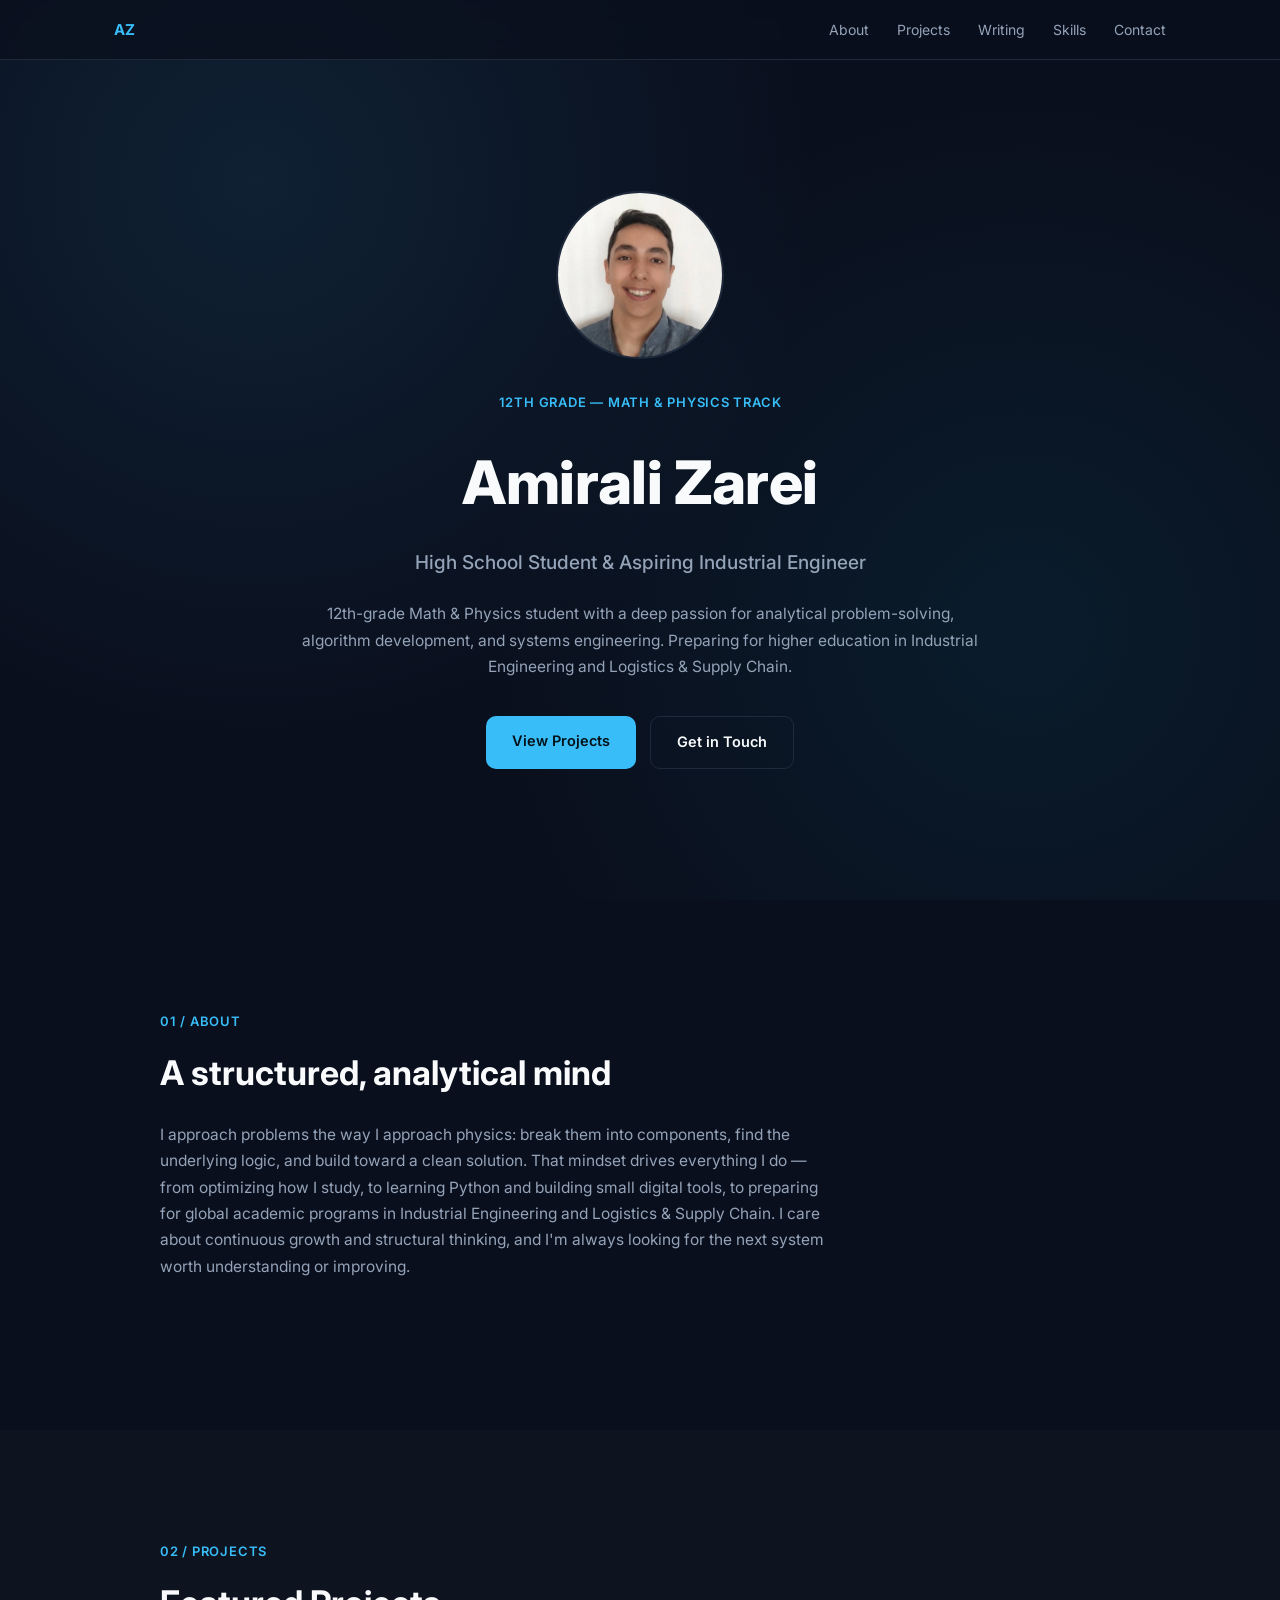
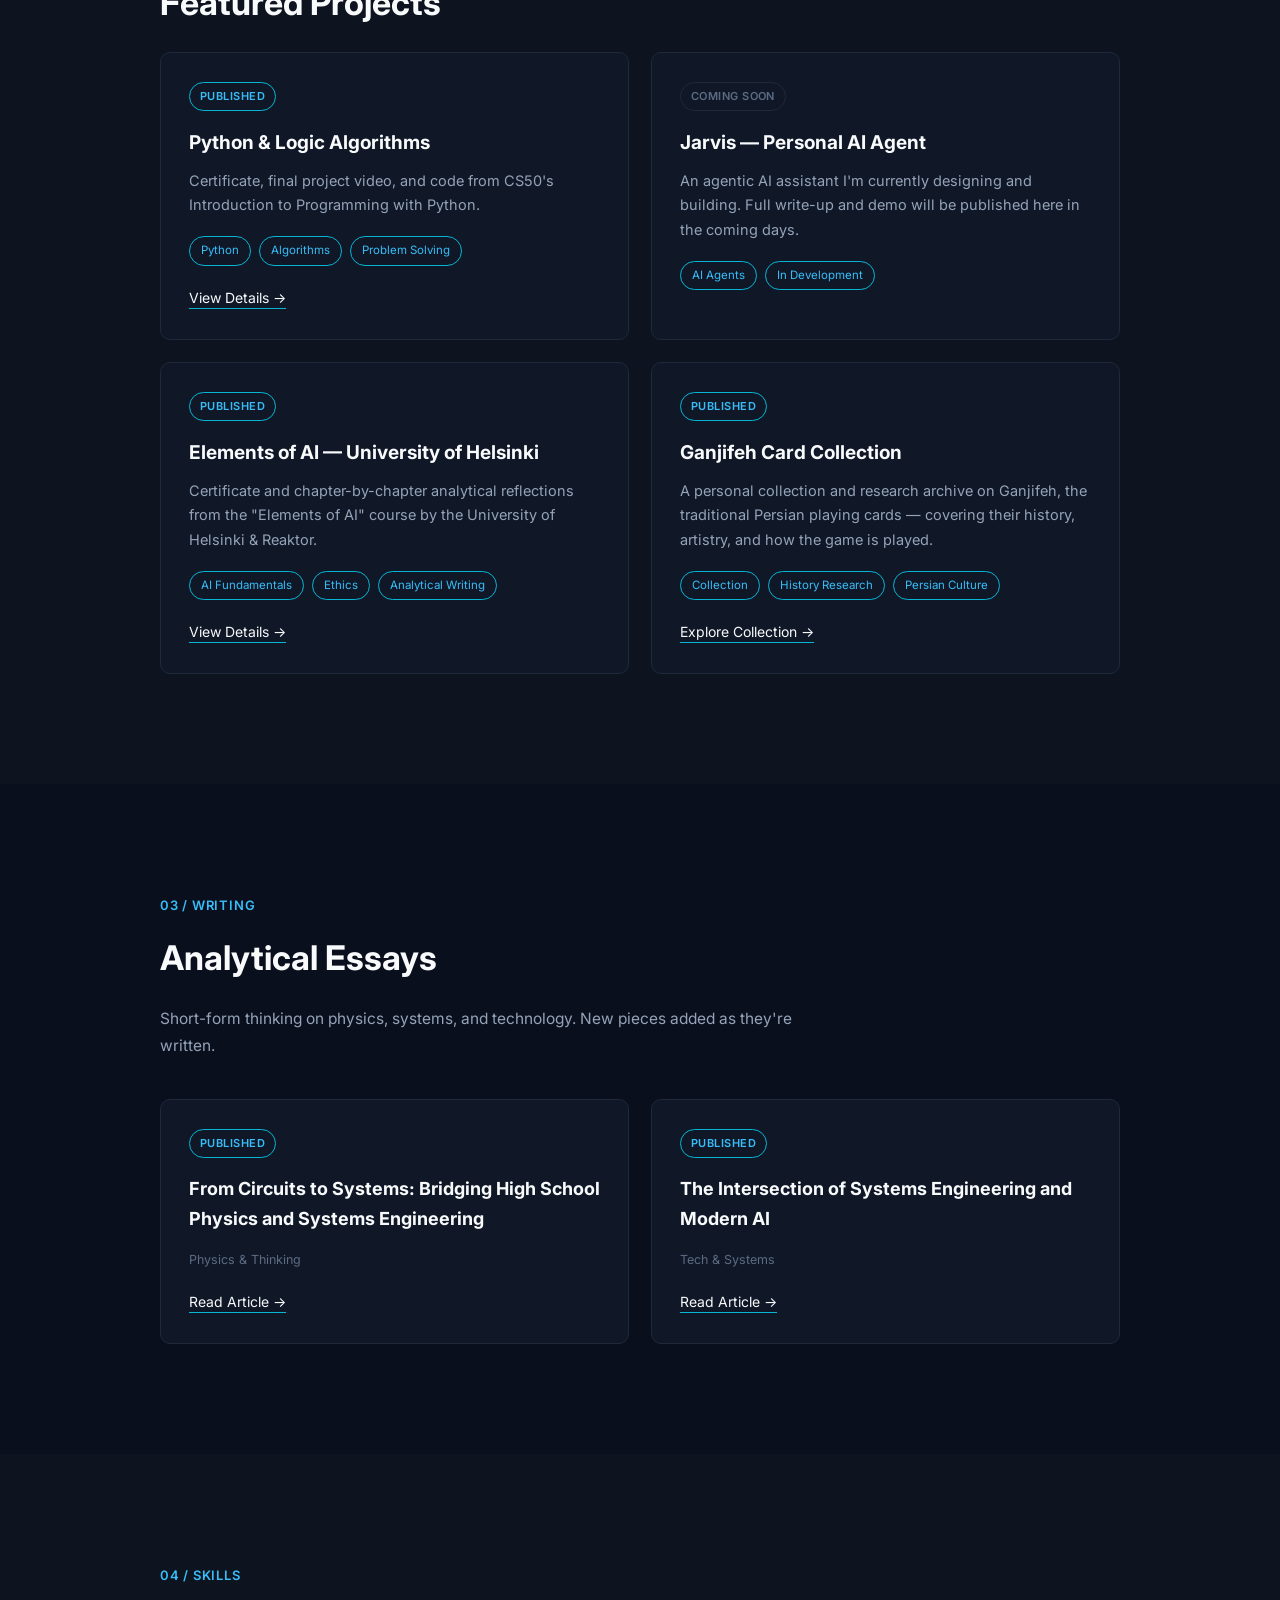
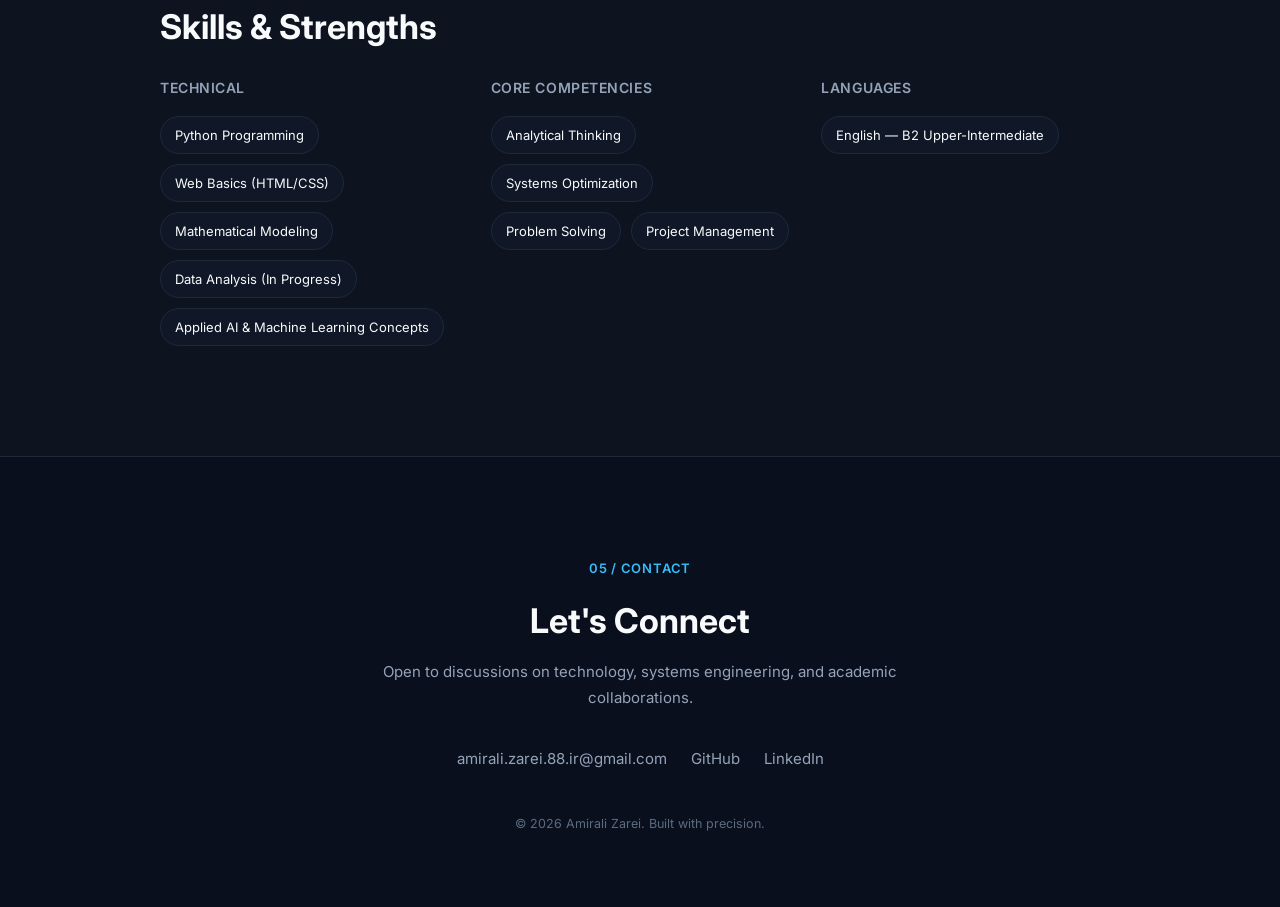
==== commit d7a004d7: "Rename index-10.html to index.html" ====
--- a/index.html
+++ b/index.html
@@ -282,17 +282,6 @@
 
       <div class="grid-2">
         <article class="card reveal">
-          <h3>Ganjifeh Card Collection</h3>
-          <p>A personal collection and research archive on Ganjifeh, the traditional Persian playing cards — covering their history, artistry, and how the game is played.</p>
-          <div class="tags">
-            <span class="tag">Collection</span>
-            <span class="tag">History Research</span>
-            <span class="tag">Persian Culture</span>
-          </div>
-          <a href="https://amiralicollection.wordpress.com/" class="card-link" target="_blank" rel="noopener">Explore Collection →</a>
-        </article>
-
-        <article class="card reveal">
           <span class="status status-published">Published</span>
           <h3>Python & Logic Algorithms</h3>
           <p>Certificate, final project video, and code from CS50's Introduction to Programming with Python.</p>
@@ -302,6 +291,16 @@
             <span class="tag">Problem Solving</span>
           </div>
           <a href="projects/python-cs50.html" class="card-link">View Details →</a>
+        </article>
+
+        <article class="card reveal">
+          <span class="status">Coming Soon</span>
+          <h3>Jarvis — Personal AI Agent</h3>
+          <p>An agentic AI assistant I'm currently designing and building. Full write-up and demo will be published here in the coming days.</p>
+          <div class="tags">
+            <span class="tag">AI Agents</span>
+            <span class="tag">In Development</span>
+          </div>
         </article>
 
         <article class="card reveal">
@@ -317,13 +316,15 @@
         </article>
 
         <article class="card reveal">
-          <span class="status">Coming Soon</span>
-          <h3>Jarvis — Personal AI Agent</h3>
-          <p>An agentic AI assistant I'm currently designing and building. Full write-up and demo will be published here in the coming days.</p>
+          <span class="status status-published">Published</span>
+          <h3>Ganjifeh Card Collection</h3>
+          <p>A personal collection and research archive on Ganjifeh, the traditional Persian playing cards — covering their history, artistry, and how the game is played.</p>
           <div class="tags">
-            <span class="tag">AI Agents</span>
-            <span class="tag">In Development</span>
-          </div>
+            <span class="tag">Collection</span>
+            <span class="tag">History Research</span>
+            <span class="tag">Persian Culture</span>
+          </div>
+          <a href="https://amiralicollection.wordpress.com/" class="card-link" target="_blank" rel="noopener">Explore Collection →</a>
         </article>
       </div>
     </div>
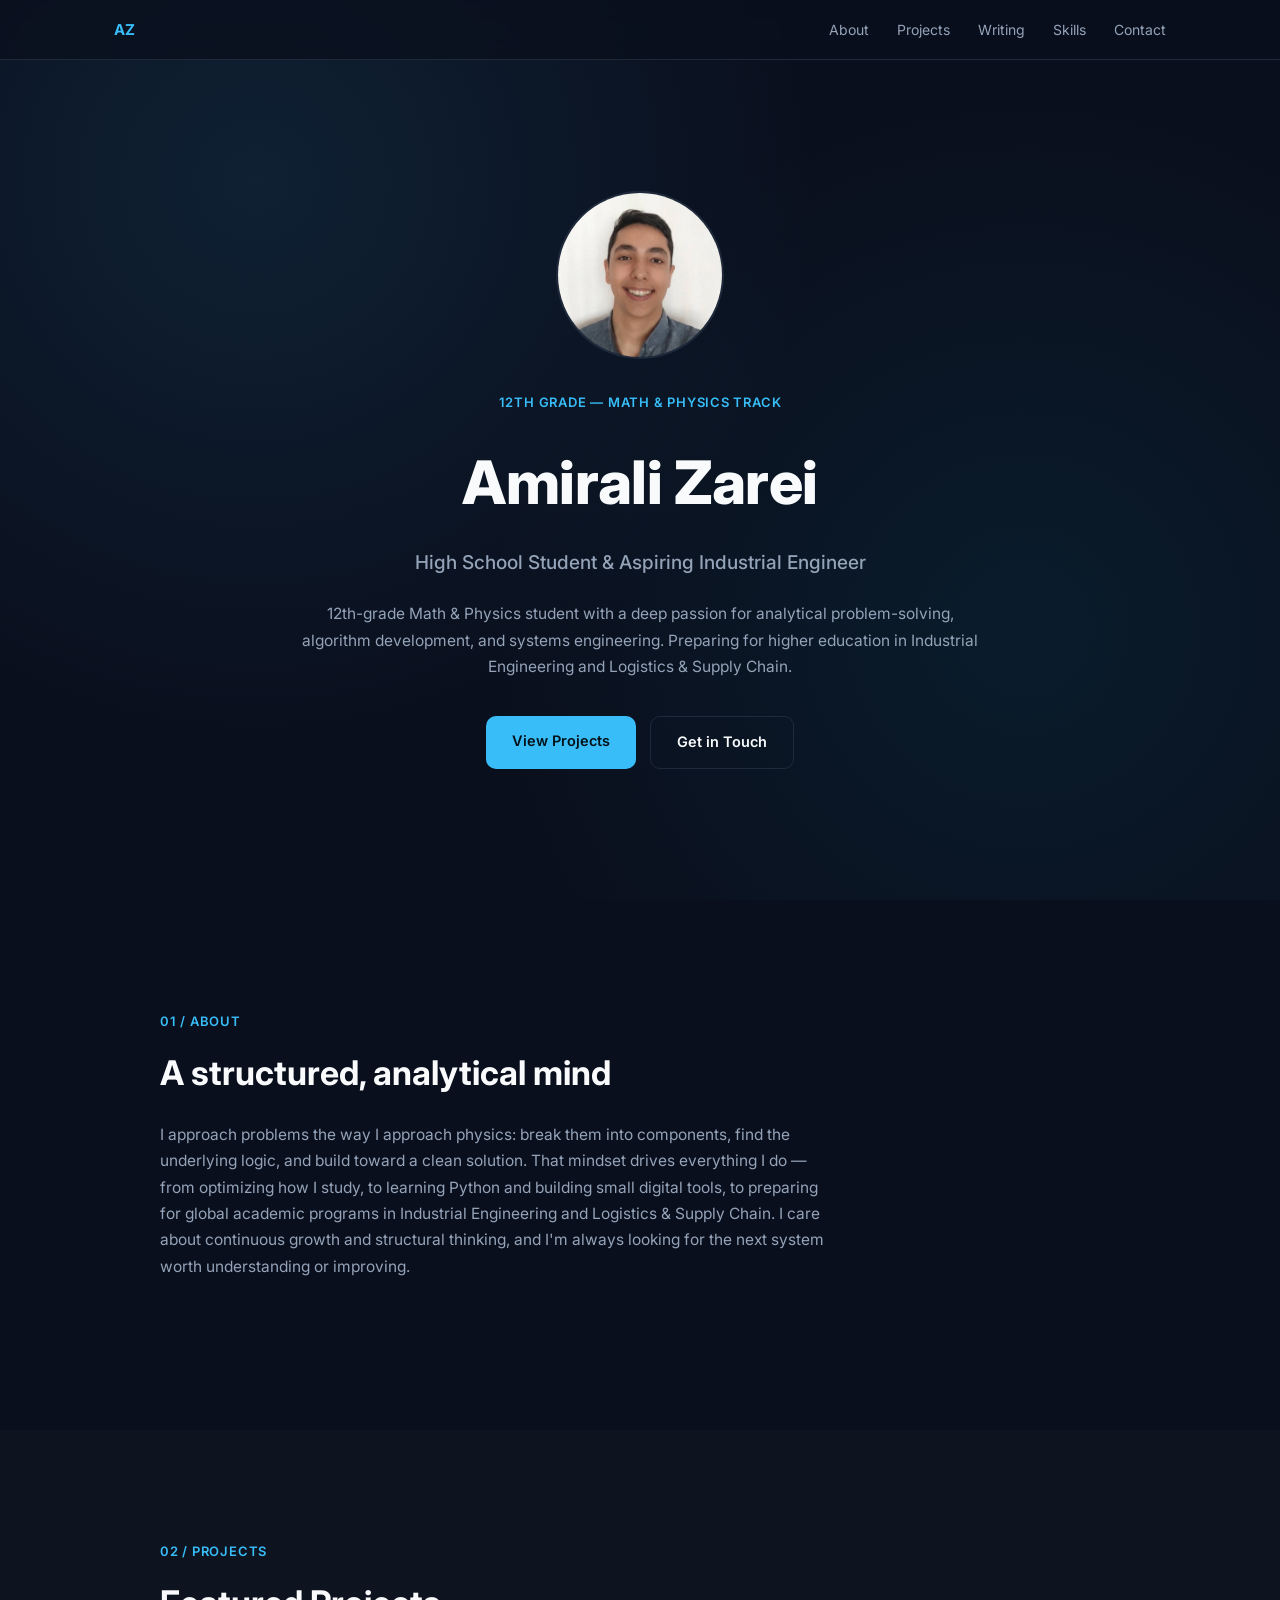
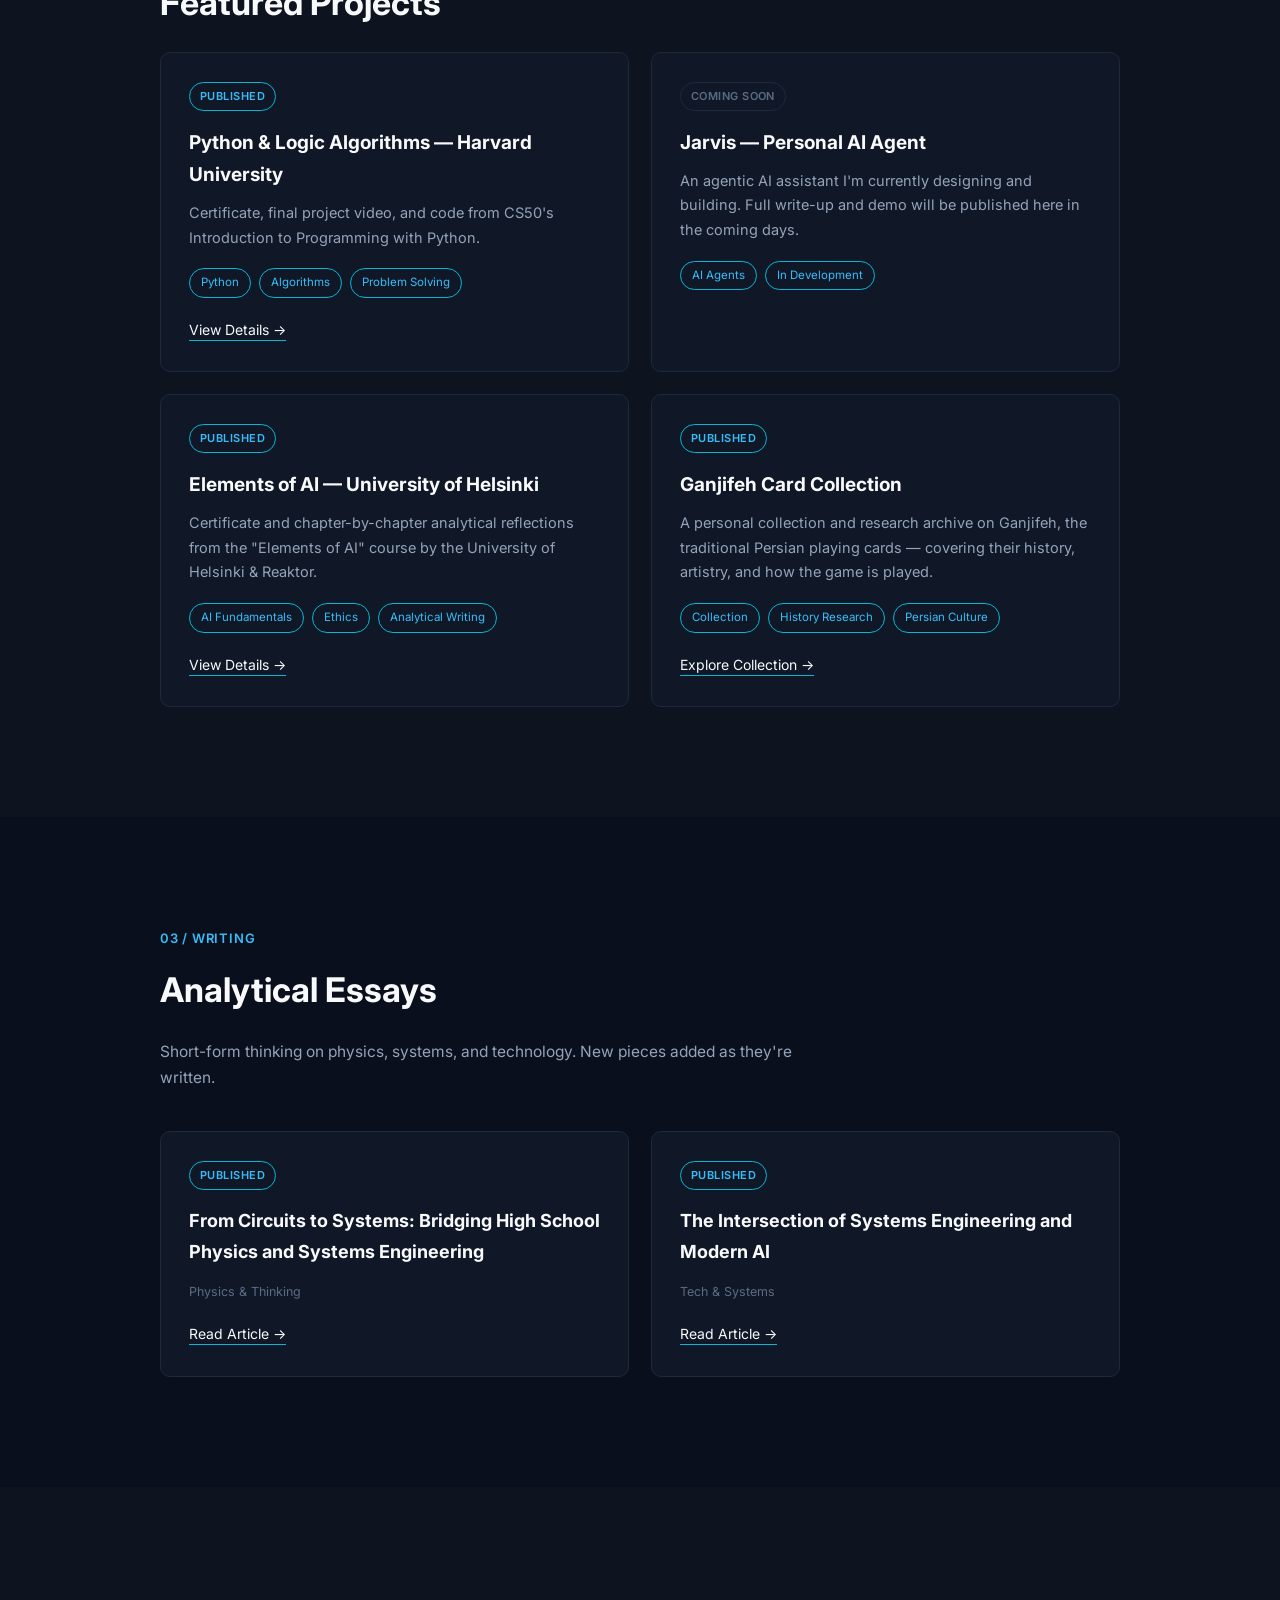
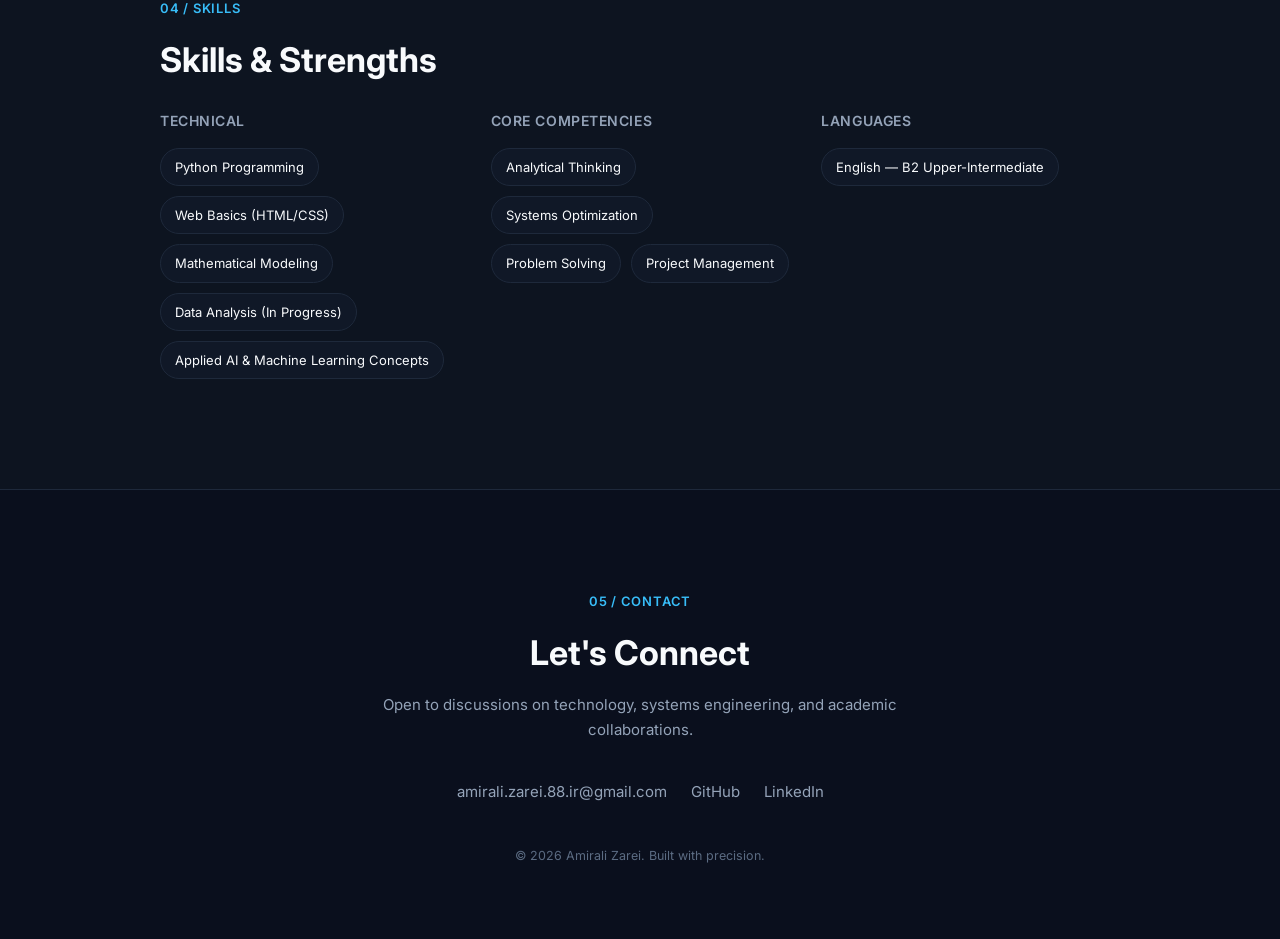
==== commit 1aaabb57: "Rename index-15 (1).html to index.html" ====
--- a/index.html
+++ b/index.html
@@ -283,7 +283,7 @@
       <div class="grid-2">
         <article class="card reveal">
           <span class="status status-published">Published</span>
-          <h3>Python & Logic Algorithms</h3>
+          <h3>Python & Logic Algorithms — Harvard University</h3>
           <p>Certificate, final project video, and code from CS50's Introduction to Programming with Python.</p>
           <div class="tags">
             <span class="tag">Python</span>
